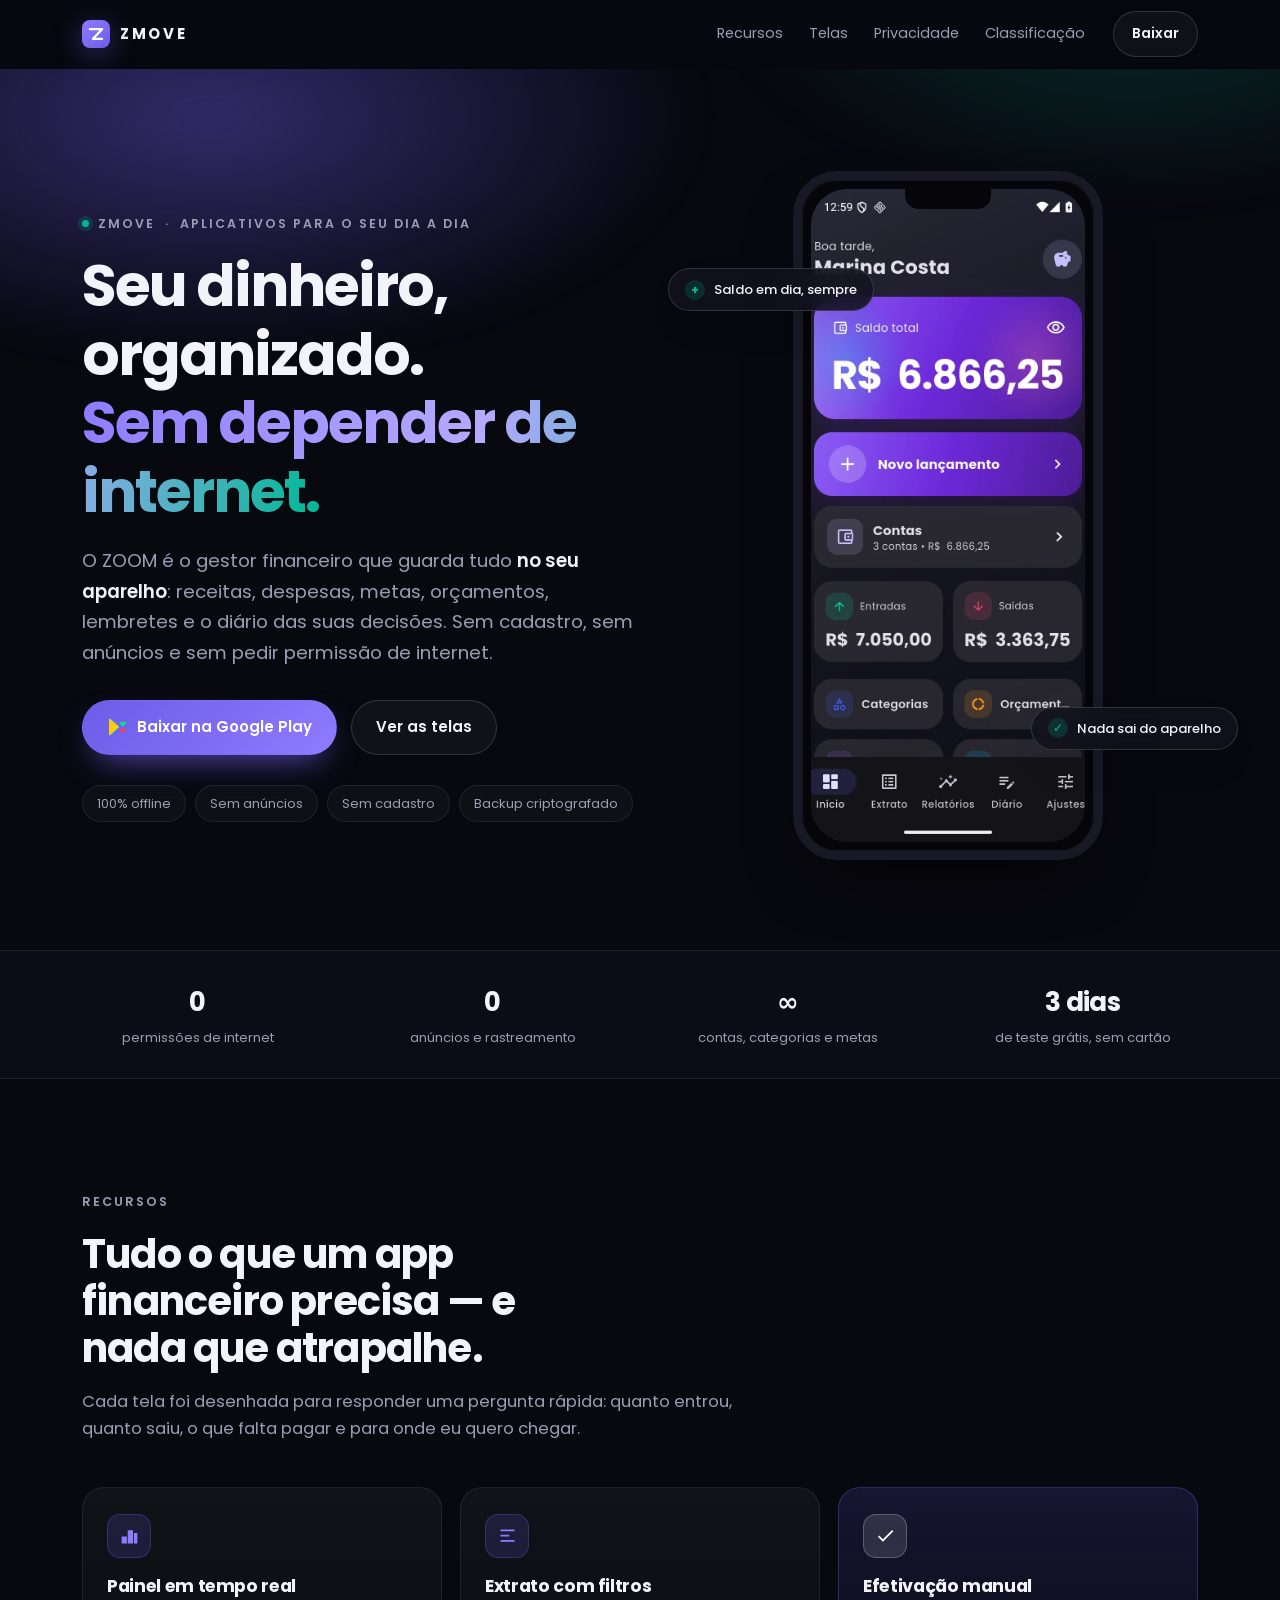
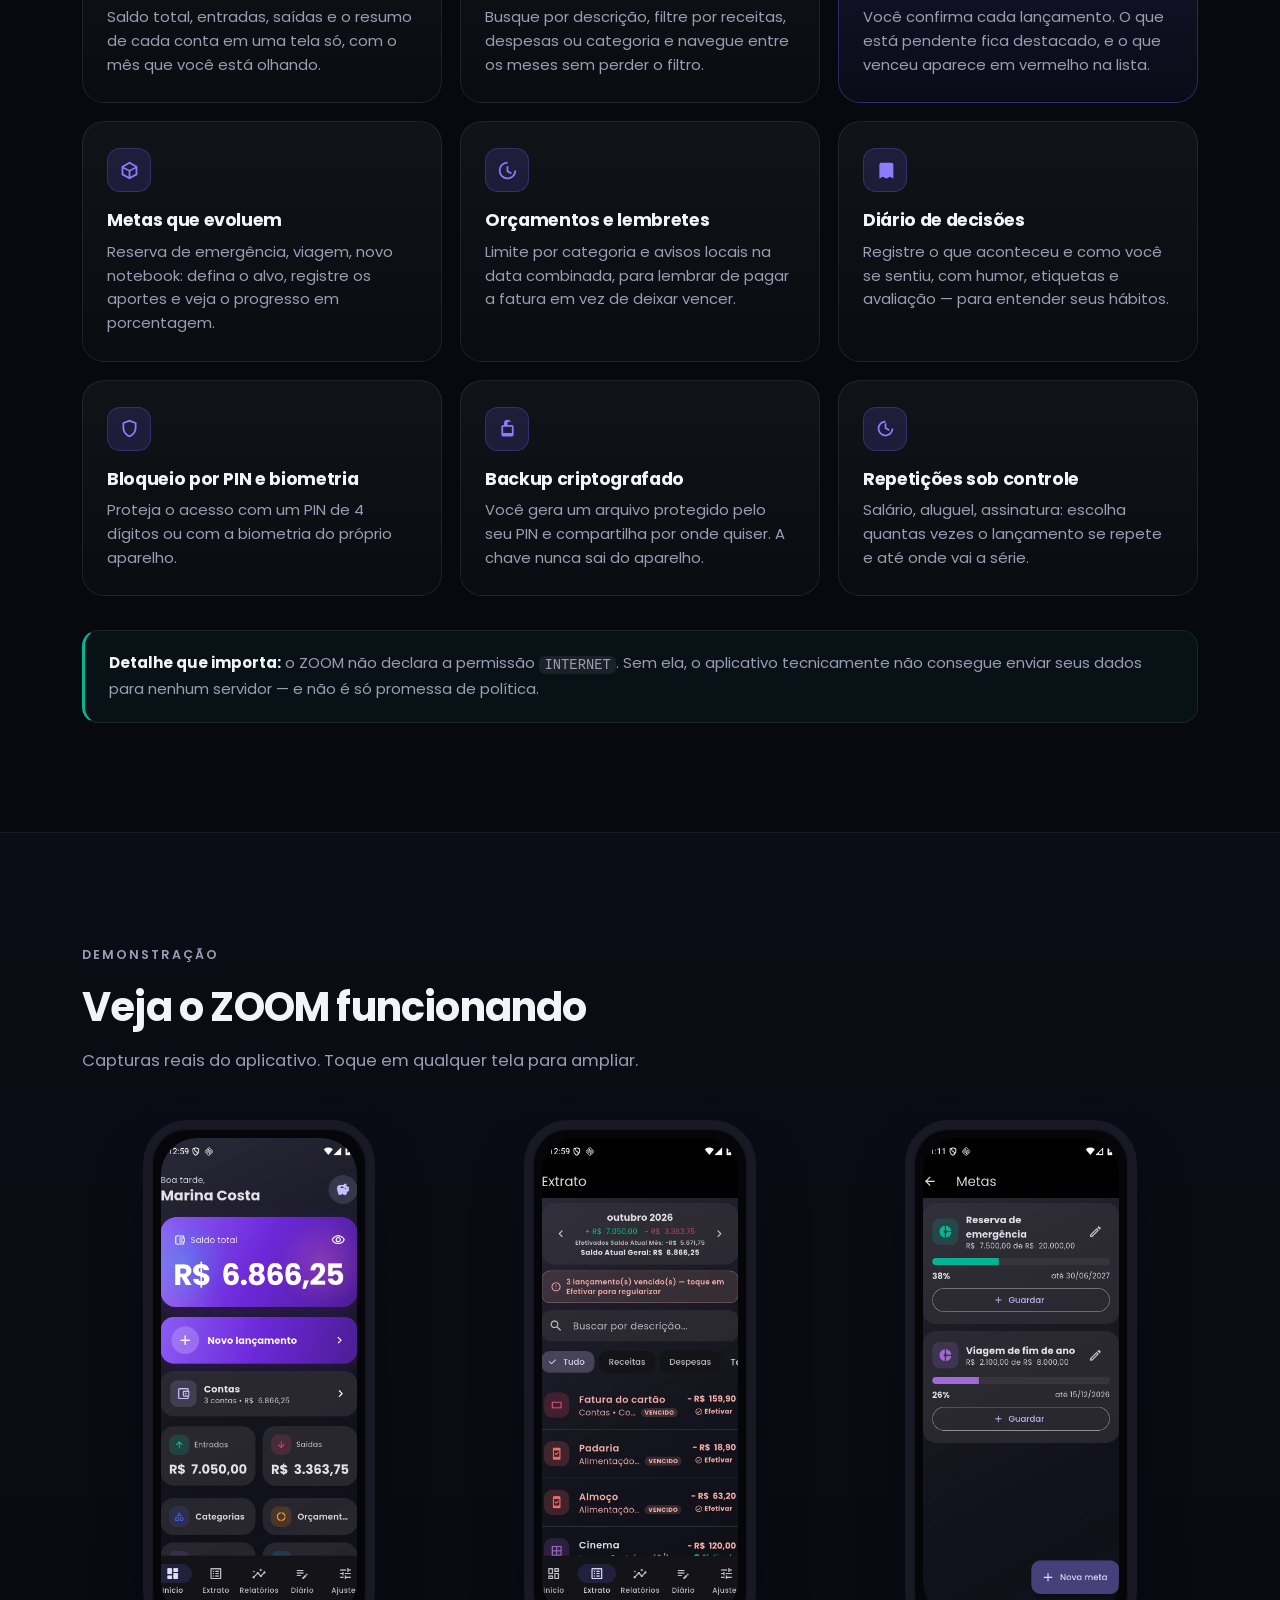
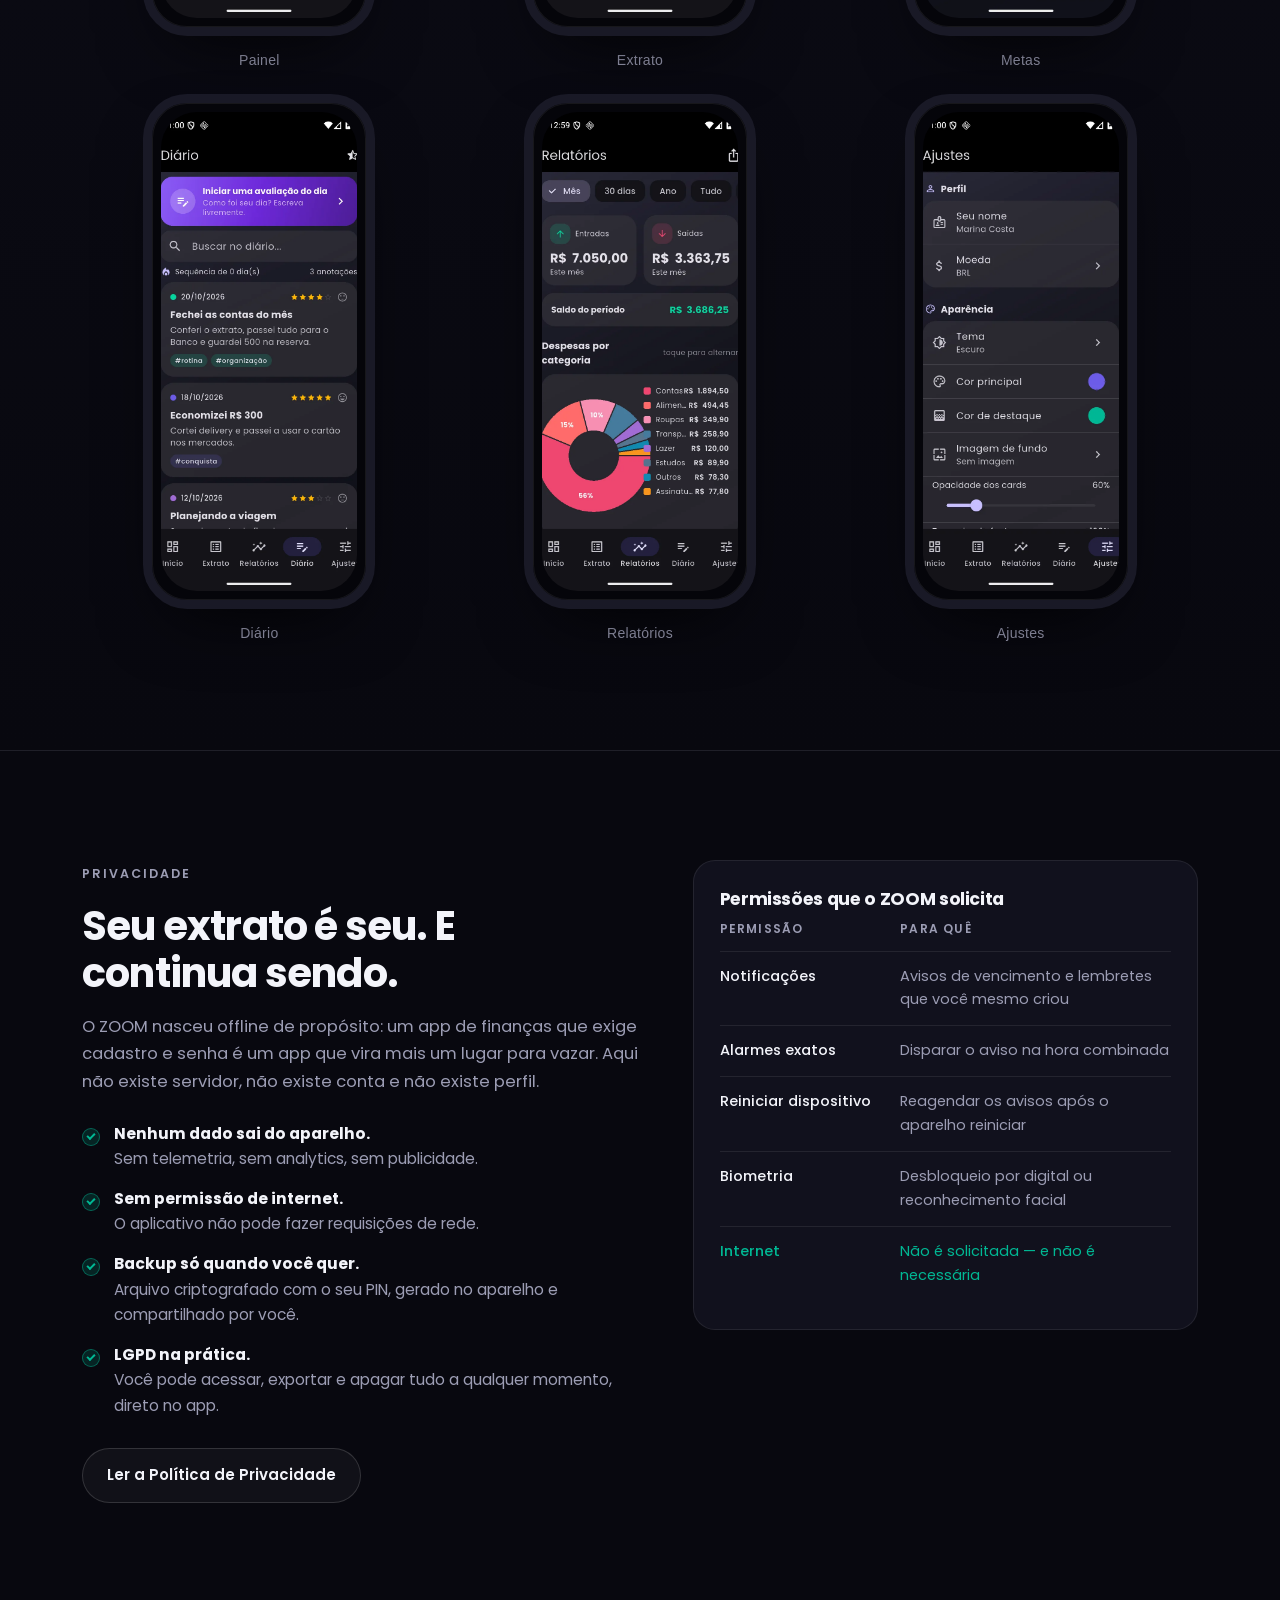
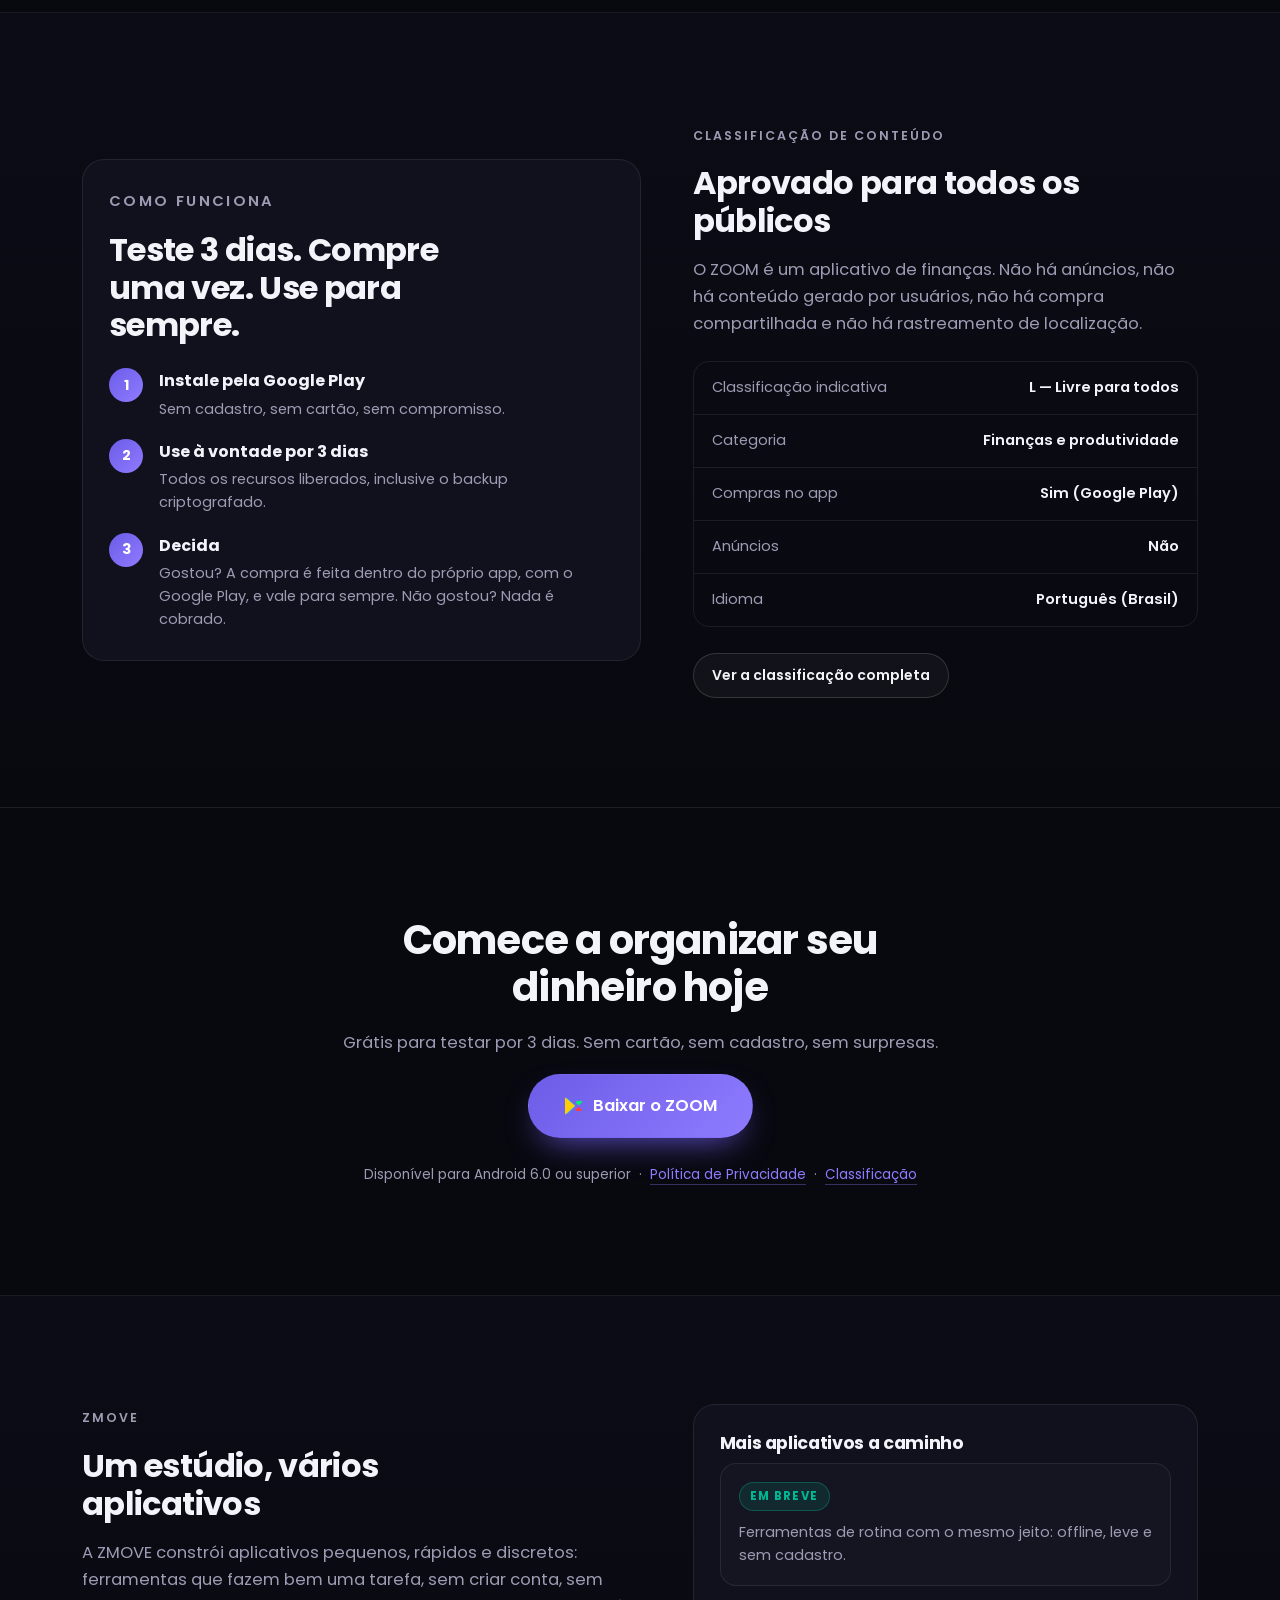
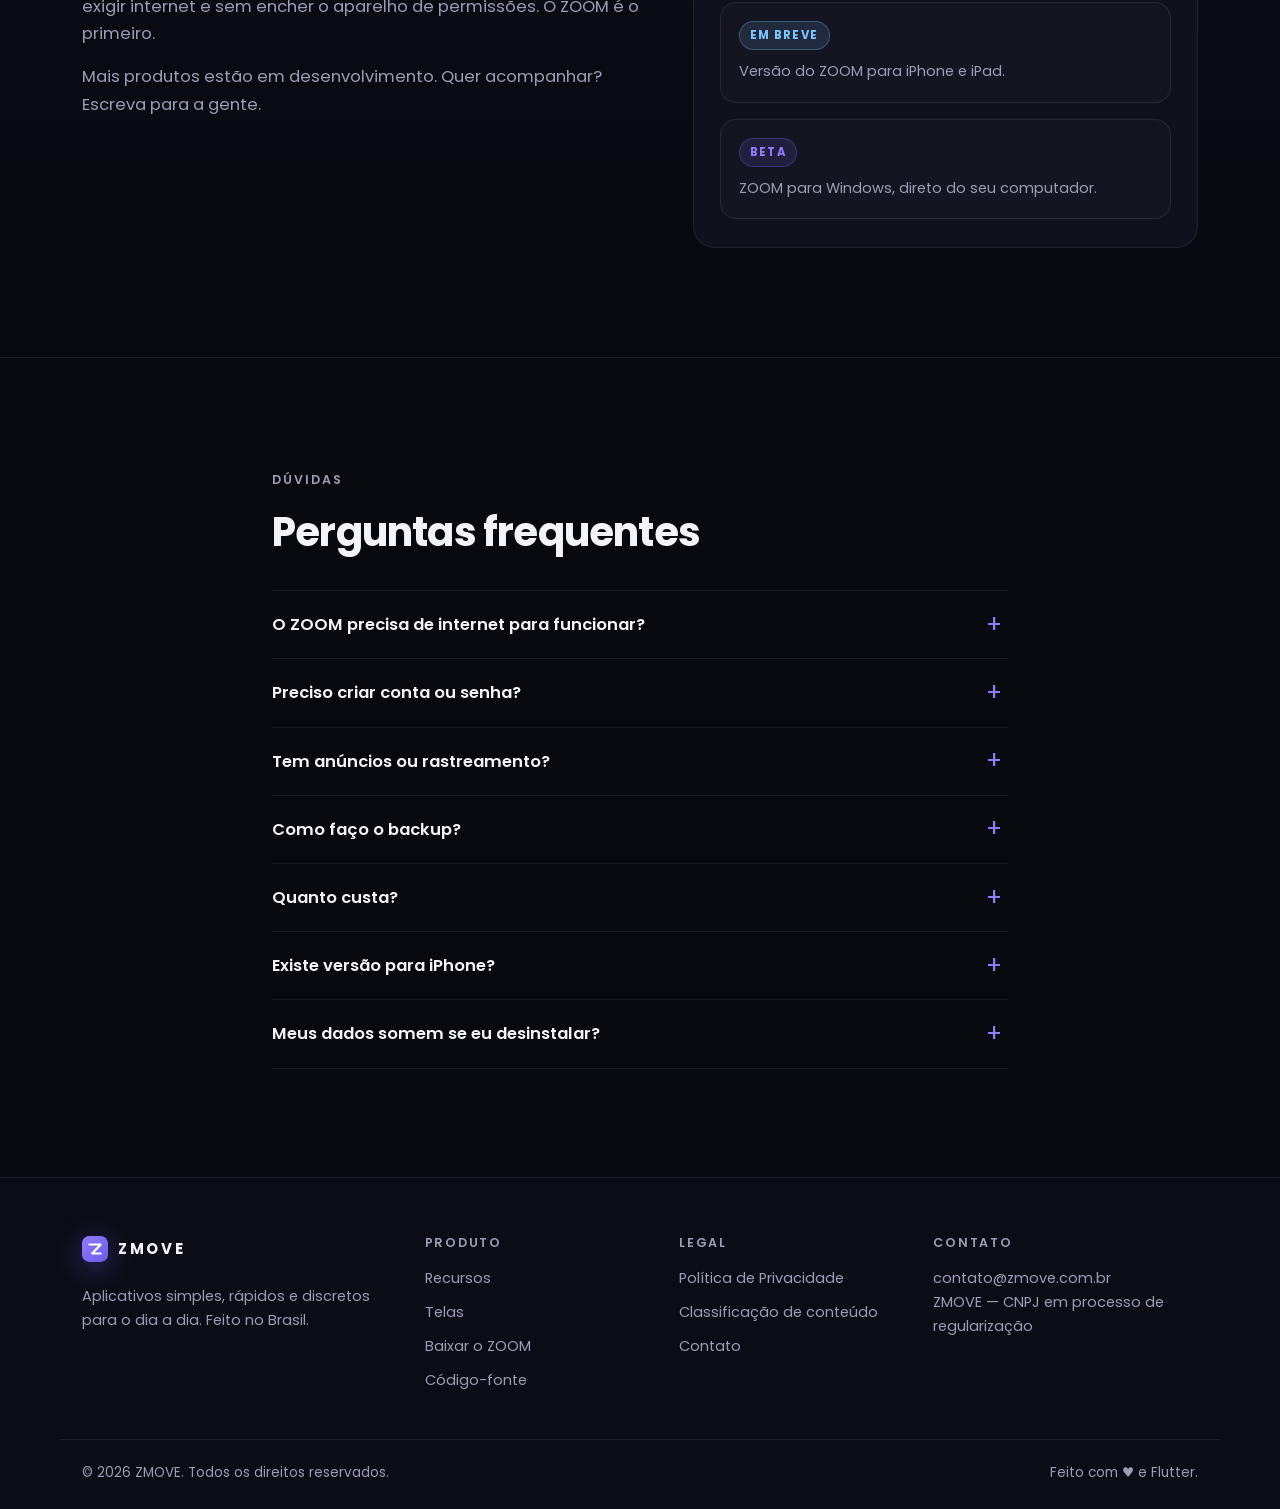
==== docs/index.html @ 1a5eb906 "docs: site institucional da ZMOVE para GitHub Pages Site de produto do ZOOM hospedado na pasta docs/" ====
<!DOCTYPE html>
<html lang="pt-BR">
<head>
<meta charset="utf-8">
<meta name="viewport" content="width=device-width, initial-scale=1">
<title>ZOOM — o gestor financeiro 100% offline | ZMOVE</title>
<meta name="description" content="ZOOM é o gestor financeiro pessoal que funciona 100% offline: extrato, metas, orçamentos, lembretes e diário. Sem cadastro, sem anúncios e sem permissão de internet. Teste grátis por 3 dias.">
<meta name="theme-color" content="#08080F">
<meta name="author" content="ZMOVE">
<link rel="canonical" href="https://zmove.com.br/">
<meta property="og:type" content="website">
<meta property="og:site_name" content="ZMOVE">
<meta property="og:locale" content="pt_BR">
<meta property="og:title" content="ZOOM — o gestor financeiro 100% offline">
<meta property="og:description" content="Controle receitas, despesas, metas e o diário das suas decisões em um app que não precisa de internet. Teste grátis por 3 dias.">
<meta property="og:url" content="https://zmove.com.br/">
<meta property="og:image" content="https://zmove.com.br/assets/img/og-zoom.png">
<meta name="twitter:card" content="summary_large_image">
<meta name="twitter:title" content="ZOOM — o gestor financeiro 100% offline">
<meta name="twitter:description" content="Sem cadastro, sem anúncios, sem permissão de internet. Teste grátis por 3 dias.">
<meta name="twitter:image" content="https://zmove.com.br/assets/img/og-zoom.png">
<link rel="icon" href="favicon.svg" type="image/svg+xml">
<link rel="apple-touch-icon" href="assets/img/icon-192.png">
<link rel="manifest" href="site.webmanifest">
<link rel="preload" href="assets/fonts/Poppins-600.ttf" as="font" type="font/ttf" crossorigin>
<link rel="preload" href="assets/fonts/Poppins-400.ttf" as="font" type="font/ttf" crossorigin>
<link rel="stylesheet" href="assets/css/site.css">
<script type="application/ld+json">
{
  "@context": "https://schema.org",
  "@type": "Organization",
  "name": "ZMOVE",
  "url": "https://zmove.com.br/",
  "logo": "https://zmove.com.br/assets/img/og-zoom.png",
  "description": "Estúdio de aplicativos para o dia a dia. ZMOVE constrói produtos simples, rápidos e discretos.",
  "country": "BR"
}
</script>
<script type="application/ld+json">
{
  "@context": "https://schema.org",
  "@type": "SoftwareApplication",
  "name": "ZOOM",
  "applicationCategory": "FinanceApplication",
  "operatingSystem": "Android 6.0 ou superior",
  "description": "Gestor financeiro pessoal 100% offline: extrato, metas, orçamentos, lembretes e diário.",
  "softwareVersion": "1.0.0",
  "inLanguage": "pt-BR",
  "offers": { "@type": "Offer", "price": "0", "priceCurrency": "BRL" },
  "aggregateRating": { "@type": "AggregateRating", "ratingValue": "5", "ratingCount": "1" }
}
</script>
</head>
<body>
<a class="skip" href="#conteudo">Pular para o conteúdo</a>

<header class="topbar" id="topo">
  <div class="wrap topbar__inner">
    <a class="brand" href="index.html" aria-label="ZMOVE — página inicial">
      <span class="brand__mark" aria-hidden="true">
        <svg viewBox="0 0 32 32" width="28" height="28"><defs><linearGradient id="bg1" x1="0" y1="0" x2="1" y2="1"><stop offset="0" stop-color="#8E7CFF"/><stop offset="1" stop-color="#6C5CE7"/></linearGradient></defs><rect width="32" height="32" rx="9" fill="url(#bg1)"/><path d="M9 10.5h14L12.5 21.5H23" fill="none" stroke="#fff" stroke-width="2.6" stroke-linecap="round" stroke-linejoin="round"/></svg>
      </span>
      <span class="brand__name">ZMOVE</span>
    </a>
    <nav class="nav" aria-label="Navegação principal">
      <a href="#recursos">Recursos</a>
      <a href="#telas">Telas</a>
      <a href="#privacidade">Privacidade</a>
      <a href="classificacao.html">Classificação</a>
    </nav>
    <a class="btn btn--ghost btn--sm topbar__cta" href="#baixar">Baixar</a>
    <button class="burger" id="burger" aria-label="Abrir menu" aria-expanded="false" aria-controls="menu-mobile">
      <span></span><span></span><span></span>
    </button>
  </div>
  <nav class="menu" id="menu-mobile" hidden aria-label="Menu móvel">
    <a href="#recursos">Recursos</a>
    <a href="#telas">Telas</a>
    <a href="#privacidade">Privacidade</a>
    <a href="classificacao.html">Classificação</a>
    <a href="#baixar">Baixar</a>
  </nav>
</header>

<main id="conteudo">

  <section class="hero">
    <div class="hero__glow" aria-hidden="true"></div>
    <div class="wrap hero__grid">
      <div class="hero__copy">
        <p class="eyebrow"><span class="dot"></span> ZMOVE &nbsp;·&nbsp; Aplicativos para o seu dia a dia</p>
        <h1>Seu dinheiro, organizado.<br><span class="grad">Sem depender de internet.</span></h1>
        <p class="lede">O ZOOM é o gestor financeiro que guarda tudo <strong>no seu aparelho</strong>: receitas, despesas, metas, orçamentos, lembretes e o diário das suas decisões. Sem cadastro, sem anúncios e sem pedir permissão de internet.</p>
        <div class="hero__actions">
          <a class="btn btn--primary" href="#baixar" aria-label="Baixar o ZOOM na Google Play">
            <svg viewBox="0 0 24 24" width="20" height="20" aria-hidden="true"><path fill="#00D2FF" d="M4 2.6v18.8c0 .4.5.6.8.3l9.7-9.4a.4.4 0 0 0 0-.6L4.8 2.3c-.3-.3-.8-.1-.8.3Z"/><path fill="#00F076" d="m15.3 8.1 2.8 2.6c.4.4 1 .4 1.4 0l3.4-3.2c.6-.6.1-1.6-.8-1.6l-5.1.1c-.4 0-.7.2-.9.5L15 10.6c.2.2.2.5 0 .8l.3-.3Z" opacity=".95"/><path fill="#FF3A44" d="m15.3 15.9 2.9-2.7c.2-.2.5-.2.7 0l3.3 3.1c.6.6.1 1.6-.8 1.6h-5c-.4 0-.8-.2-1-.5l-.1-.1c-.2-.2-.2-.4 0-.6Z" opacity=".95"/><path fill="#FFCE00" d="M3.2 2.1 14 11.4c.3.2.3.7 0 .9L3.2 21.9c-.3.3-.8.1-.8-.3V2.4c0-.4.5-.6.8-.3Z"/></svg>
            Baixar na Google Play
          </a>
          <a class="btn btn--ghost" href="#telas">Ver as telas</a>
        </div>
        <ul class="pills" role="list">
          <li>100% offline</li>
          <li>Sem anúncios</li>
          <li>Sem cadastro</li>
          <li>Backup criptografado</li>
        </ul>
      </div>
      <div class="hero__art" aria-hidden="true">
        <div class="phone phone--hero">
          <span class="phone__notch"></span>
          <img src="assets/img/tela-inicio.webp" width="360" height="800" alt="" fetchpriority="high" decoding="async">
        </div>
        <div class="chip chip--a"><span class="chip__i">+</span> Saldo em dia, sempre</div>
        <div class="chip chip--b"><span class="chip__i">✓</span> Nada sai do aparelho</div>
      </div>
    </div>
  </section>

  <section class="strip" aria-label="Destaques">
    <div class="wrap strip__grid">
      <div class="strip__item"><strong>0</strong><span>permissões de internet</span></div>
      <div class="strip__item"><strong>0</strong><span>anúncios e rastreamento</span></div>
      <div class="strip__item"><strong>∞</strong><span>contas, categorias e metas</span></div>
      <div class="strip__item"><strong>3 dias</strong><span>de teste grátis, sem cartão</span></div>
    </div>
  </section>

  <section class="section" id="recursos">
    <div class="wrap">
      <p class="eyebrow">Recursos</p>
      <h2 class="h2">Tudo o que um app financeiro precisa — e nada que atrapalhe.</h2>
      <p class="sub">Cada tela foi desenhada para responder uma pergunta rápida: quanto entrou, quanto saiu, o que falta pagar e para onde eu quero chegar.</p>

      <div class="grid grid--3">
        <article class="card">
          <span class="card__ico" aria-hidden="true"><svg viewBox="0 0 24 24"><path d="M3 13h6v8H3zM10 6h6v15h-6zM17 9h4v12h-4z"/></svg></span>
          <h3>Painel em tempo real</h3>
          <p>Saldo total, entradas, saídas e o resumo de cada conta em uma tela só, com o mês que você está olhando.</p>
        </article>
        <article class="card">
          <span class="card__ico" aria-hidden="true"><svg viewBox="0 0 24 24"><path d="M4 5h16v2H4zm0 6h10v2H4zm0 6h16v2H4z"/></svg></span>
          <h3>Extrato com filtros</h3>
          <p>Busque por descrição, filtre por receitas, despesas ou categoria e navegue entre os meses sem perder o filtro.</p>
        </article>
        <article class="card card--accent">
          <span class="card__ico" aria-hidden="true"><svg viewBox="0 0 24 24"><path d="M9 16.2 4.8 12l-1.4 1.4L9 19 21 7l-1.4-1.4z"/></svg></span>
          <h3>Efetivação manual</h3>
          <p>Você confirma cada lançamento. O que está pendente fica destacado, e o que venceu aparece em vermelho na lista.</p>
        </article>
        <article class="card">
          <span class="card__ico" aria-hidden="true"><svg viewBox="0 0 24 24"><path d="M12 2 3 7v10l9 5 9-5V7zm0 2.3 6.5 3.6-6.5 3.6-6.5-3.6zM5 9.6l6 3.3v6.2l-6-3.3zm8 9.5v-6.2l6-3.3v6.2z"/></svg></span>
          <h3>Metas que evoluem</h3>
          <p>Reserva de emergência, viagem, novo notebook: defina o alvo, registre os aportes e veja o progresso em porcentagem.</p>
        </article>
        <article class="card">
          <span class="card__ico" aria-hidden="true"><svg viewBox="0 0 24 24"><path d="M12 2a10 10 0 1 0 10 10h-2a8 8 0 1 1-8-8zM11 7h2v5.4l4 2.3-1 1.7-5-2.9z"/></svg></span>
          <h3>Orçamentos e lembretes</h3>
          <p>Limite por categoria e avisos locais na data combinada, para lembrar de pagar a fatura em vez de deixar vencer.</p>
        </article>
        <article class="card">
          <span class="card__ico" aria-hidden="true"><svg viewBox="0 0 24 24"><path d="M5 3h14a2 2 0 0 1 2 2v16l-4-2-4 2-4-2-4 2V5a2 2 0 0 1 2-2Zm2 5h10v2H7zm0 4h10v2H7z"/></svg></span>
          <h3>Diário de decisões</h3>
          <p>Registre o que aconteceu e como você se sentiu, com humor, etiquetas e avaliação — para entender seus hábitos.</p>
        </article>
        <article class="card">
          <span class="card__ico" aria-hidden="true"><svg viewBox="0 0 24 24"><path d="M12 2 4 5v6c0 5 3.4 9.4 8 11 4.6-1.6 8-6 8-11V5zm0 2.2 6 2.2V11c0 3.9-2.5 7.5-6 8.9-3.5-1.4-6-5-6-8.9V6.4z"/></svg></span>
          <h3>Bloqueio por PIN e biometria</h3>
          <p>Proteja o acesso com um PIN de 4 dígitos ou com a biometria do próprio aparelho.</p>
        </article>
        <article class="card">
          <span class="card__ico" aria-hidden="true"><svg viewBox="0 0 24 24"><path d="M17 8h-1V6a4 4 0 1 0-8 0v2H7a2 2 0 0 0-2 2v9a2 2 0 0 0 2 2h10a2 2 0 0 0 2-2v-9a2 2 0 0 0-2-2zm-5-2a2 2 0 1 1 4 0v2h-4zm5 11H7v-7h10z"/></svg></span>
          <h3>Backup criptografado</h3>
          <p>Você gera um arquivo protegido pelo seu PIN e compartilha por onde quiser. A chave nunca sai do aparelho.</p>
        </article>
        <article class="card">
          <span class="card__ico" aria-hidden="true"><svg viewBox="0 0 24 24"><path d="M12 3a9 9 0 1 0 9 9h-2a7 7 0 1 1-7-7zm1 3h-2v6l4.8 2.9 1-1.7-3.8-2.3z"/></svg></span>
          <h3>Repetições sob controle</h3>
          <p>Salário, aluguel, assinatura: escolha quantas vezes o lançamento se repete e até onde vai a série.</p>
        </article>
      </div>

      <div class="note">
        <strong>Detalhe que importa:</strong> o ZOOM não declara a permissão <code>INTERNET</code>. Sem ela, o aplicativo tecnicamente não consegue enviar seus dados para nenhum servidor — e não é só promessa de política.
      </div>
    </div>
  </section>

  <section class="section section--alt" id="telas">
    <div class="wrap">
      <p class="eyebrow">Demonstração</p>
      <h2 class="h2">Veja o ZOOM funcionando</h2>
      <p class="sub">Capturas reais do aplicativo. Toque em qualquer tela para ampliar.</p>

      <div class="gallery" id="gallery">
        <button class="shot" data-full="assets/img/tela-inicio.webp" data-caption="Painel com saldo, entradas, saídas e metas">
          <span class="phone phone--sm"><img src="assets/img/tela-inicio.webp" width="360" height="800" alt="Tela inicial do ZOOM com o saldo total, entradas, saídas e o resumo das metas" loading="lazy" decoding="async"></span>
          <span class="shot__cap">Painel</span>
        </button>
        <button class="shot" data-full="assets/img/tela-extrato.webp" data-caption="Extrato do mês com filtros, busca e efetivação manual">
          <span class="phone phone--sm"><img src="assets/img/tela-extrato.webp" width="360" height="800" alt="Tela de extrato com lançamentos do mês, filtros por tipo e categoria e o botão de efetivar" loading="lazy" decoding="async"></span>
          <span class="shot__cap">Extrato</span>
        </button>
        <button class="shot" data-full="assets/img/tela-metas.webp" data-caption="Metas com aportes e progresso">
          <span class="phone phone--sm"><img src="assets/img/tela-metas.webp" width="360" height="800" alt="Tela de metas mostrando o progresso de cada objetivo e os aportes realizados" loading="lazy" decoding="async"></span>
          <span class="shot__cap">Metas</span>
        </button>
        <button class="shot" data-full="assets/img/tela-diario.webp" data-caption="Diário com as anotações do dia">
          <span class="phone phone--sm"><img src="assets/img/tela-diario.webp" width="360" height="800" alt="Tela do diário com anotações, humor e avaliação do dia" loading="lazy" decoding="async"></span>
          <span class="shot__cap">Diário</span>
        </button>
        <button class="shot" data-full="assets/img/tela-relatorios.webp" data-caption="Relatórios com a evolução do mês">
          <span class="phone phone--sm"><img src="assets/img/tela-relatorios.webp" width="360" height="800" alt="Tela de relatórios com gráficos de receitas e despesas" loading="lazy" decoding="async"></span>
          <span class="shot__cap">Relatórios</span>
        </button>
        <button class="shot" data-full="assets/img/tela-ajustes.webp" data-caption="Ajustes com tema, cores, backup e avisos">
          <span class="phone phone--sm"><img src="assets/img/tela-ajustes.webp" width="360" height="800" alt="Tela de ajustes com opções de tema, cores, backup e aviso diário" loading="lazy" decoding="async"></span>
          <span class="shot__cap">Ajustes</span>
        </button>
      </div>
    </div>
  </section>

  <section class="section" id="privacidade">
    <div class="wrap split">
      <div>
        <p class="eyebrow">Privacidade</p>
        <h2 class="h2">Seu extrato é seu. E continua sendo.</h2>
        <p class="sub">O ZOOM nasceu offline de propósito: um app de finanças que exige cadastro e senha é um app que vira mais um lugar para vazar. Aqui não existe servidor, não existe conta e não existe perfil.</p>
        <ul class="checklist" role="list">
          <li><strong>Nenhum dado sai do aparelho.</strong> Sem telemetria, sem analytics, sem publicidade.</li>
          <li><strong>Sem permissão de internet.</strong> O aplicativo não pode fazer requisições de rede.</li>
          <li><strong>Backup só quando você quer.</strong> Arquivo criptografado com o seu PIN, gerado no aparelho e compartilhado por você.</li>
          <li><strong>LGPD na prática.</strong> Você pode acessar, exportar e apagar tudo a qualquer momento, direto no app.</li>
        </ul>
        <a class="btn btn--ghost" href="politica-de-privacidade.html">Ler a Política de Privacidade</a>
      </div>
      <div class="card card--panel">
        <h3 class="card__title">Permissões que o ZOOM solicita</h3>
        <table class="table">
          <thead><tr><th>Permissão</th><th>Para quê</th></tr></thead>
          <tbody>
            <tr><td>Notificações</td><td>Avisos de vencimento e lembretes que você mesmo criou</td></tr>
            <tr><td>Alarmes exatos</td><td>Disparar o aviso na hora combinada</td></tr>
            <tr><td>Reiniciar dispositivo</td><td>Reagendar os avisos após o aparelho reiniciar</td></tr>
            <tr><td>Biometria</td><td>Desbloqueio por digital ou reconhecimento facial</td></tr>
            <tr><td class="is-none">Internet</td><td class="is-none">Não é solicitada — e não é necessária</td></tr>
          </tbody>
        </table>
      </div>
    </div>
  </section>

  <section class="section section--alt" id="teste">
    <div class="wrap split split--center">
      <div class="card card--panel">
        <p class="eyebrow">Como funciona</p>
        <h2 class="h2 h2--sm">Teste 3 dias. Compre uma vez. Use para sempre.</h2>
        <ol class="steps">
          <li><span>1</span><div><strong>Instale pela Google Play</strong><p>Sem cadastro, sem cartão, sem compromisso.</p></div></li>
          <li><span>2</span><div><strong>Use à vontade por 3 dias</strong><p>Todos os recursos liberados, inclusive o backup criptografado.</p></div></li>
          <li><span>3</span><div><strong>Decida</strong><p>Gostou? A compra é feita dentro do próprio app, com o Google Play, e vale para sempre. Não gostou? Nada é cobrado.</p></div></li>
        </ol>
      </div>
      <div>
        <p class="eyebrow">Classificação de conteúdo</p>
        <h2 class="h2 h2--sm">Aprovado para todos os públicos</h2>
        <p class="sub">O ZOOM é um aplicativo de finanças. Não há anúncios, não há conteúdo gerado por usuários, não há compra compartilhada e não há rastreamento de localização.</p>
        <ul class="rating" role="list">
          <li><span>Classificação indicativa</span><strong>L — Livre para todos</strong></li>
          <li><span>Categoria</span><strong>Finanças e produtividade</strong></li>
          <li><span>Compras no app</span><strong>Sim (Google Play)</strong></li>
          <li><span>Anúncios</span><strong>Não</strong></li>
          <li><span>Idioma</span><strong>Português (Brasil)</strong></li>
        </ul>
        <a class="btn btn--ghost btn--sm" href="classificacao.html">Ver a classificação completa</a>
      </div>
    </div>
  </section>

  <section class="section" id="baixar">
    <div class="wrap cta">
      <h2 class="h2">Comece a organizar seu dinheiro hoje</h2>
      <p class="sub">Grátis para testar por 3 dias. Sem cartão, sem cadastro, sem surpresas.</p>
      <a class="btn btn--primary btn--lg" href="#topo">
        <svg viewBox="0 0 24 24" width="20" height="20" aria-hidden="true"><path fill="#00D2FF" d="M4 2.6v18.8c0 .4.5.6.8.3l9.7-9.4a.4.4 0 0 0 0-.6L4.8 2.3c-.3-.3-.8-.1-.8.3Z"/><path fill="#00F076" d="m15.3 8.1 2.8 2.6c.4.4 1 .4 1.4 0l3.4-3.2c.6-.6.1-1.6-.8-1.6l-5.1.1c-.4 0-.7.2-.9.5L15 10.6c.2.2.2.5 0 .8l.3-.3Z"/><path fill="#FF3A44" d="m15.3 15.9 2.9-2.7c.2-.2.5-.2.7 0l3.3 3.1c.6.6.1 1.6-.8 1.6h-5c-.4 0-.8-.2-1-.5l-.1-.1c-.2-.2-.2-.4 0-.6Z"/><path fill="#FFCE00" d="M3.2 2.1 14 11.4c.3.2.3.7 0 .9L3.2 21.9c-.3.3-.8.1-.8-.3V2.4c0-.4.5-.6.8-.3Z"/></svg>
        Baixar o ZOOM
      </a>
      <p class="cta__note">Disponível para Android 6.0 ou superior &nbsp;·&nbsp; <a href="politica-de-privacidade.html">Política de Privacidade</a> &nbsp;·&nbsp; <a href="classificacao.html">Classificação</a></p>
    </div>
  </section>

  <section class="section section--alt" id="zmove">
    <div class="wrap split">
      <div>
        <p class="eyebrow">ZMOVE</p>
        <h2 class="h2 h2--sm">Um estúdio, vários aplicativos</h2>
        <p class="sub">A ZMOVE constrói aplicativos pequenos, rápidos e discretos: ferramentas que fazem bem uma tarefa, sem criar conta, sem exigir internet e sem encher o aparelho de permissões. O ZOOM é o primeiro.</p>
        <p class="sub">Mais produtos estão em desenvolvimento. Quer acompanhar? <a href="mailto:contato@zmove.com.br">Escreva para a gente</a>.</p>
      </div>
      <div class="card card--panel">
        <h3 class="card__title">Mais aplicativos a caminho</h3>
        <ul class="roadmap" role="list">
          <li><span class="roadmap__tag">Em breve</span><p>Ferramentas de rotina com o mesmo jeito: offline, leve e sem cadastro.</p></li>
          <li><span class="roadmap__tag roadmap__tag--ios">Em breve</span><p>Versão do ZOOM para iPhone e iPad.</p></li>
          <li><span class="roadmap__tag roadmap__tag--win">Beta</span><p>ZOOM para Windows, direto do seu computador.</p></li>
        </ul>
      </div>
    </div>
  </section>

  <section class="section" id="faq">
    <div class="wrap wrap--narrow">
      <p class="eyebrow">Dúvidas</p>
      <h2 class="h2">Perguntas frequentes</h2>
      <div class="faq">
        <details><summary>O ZOOM precisa de internet para funcionar?</summary><p>Não. Todas as funcionalidades — extrato, metas, orçamentos, lembretes, diário, relatórios e backup — rodam no próprio aparelho. O aplicativo nem solicita a permissão de internet.</p></details>
        <details><summary>Preciso criar conta ou senha?</summary><p>Não existe cadastro. Você abre o app e usa. O único pedido de senha é o PIN opcional de 4 dígitos, usado para desbloquear o app e para criptografar o backup.</p></details>
        <details><summary>Tem anúncios ou rastreamento?</summary><p>Não. O ZOOM não exibe anúncios, não integra SDKs de analytics e não faz profiling. Nada é compartilhado com terceiros.</p></details>
        <details><summary>Como faço o backup?</summary><p>Em Ajustes, você gera um arquivo criptografado com o seu PIN e o compartilha por e-mail, WhatsApp ou onde preferir. O arquivo só pode ser lido com o PIN informado. Você também pode exportar seus dados em texto legível.</p></details>
        <details><summary>Quanto custa?</summary><p>Você tem 3 dias de teste com todos os recursos liberados. Depois disso, a compra é feita dentro do app pela Google Play (pagamento único) e o app continua funcionando, mesmo offline.</p></details>
        <details><summary>Existe versão para iPhone?</summary><p>Está em desenvolvimento. Quem quiser acompanhar o lançamento pode escrever para contato@zmove.com.br.</p></details>
        <details><summary>Meus dados somem se eu desinstalar?</summary><p>Os dados ficam no armazenamento do aplicativo. Ao desinstalar, eles são apagados. Por isso o backup criptografado existe: faça-o de vez em quando e guarde em local seguro.</p></details>
      </div>
    </div>
  </section>
</main>

<footer class="footer">
  <div class="wrap footer__grid">
    <div>
      <a class="brand" href="index.html">
        <span class="brand__mark" aria-hidden="true">
          <svg viewBox="0 0 32 32" width="26" height="26"><defs><linearGradient id="bg2" x1="0" y1="0" x2="1" y2="1"><stop offset="0" stop-color="#8E7CFF"/><stop offset="1" stop-color="#6C5CE7"/></linearGradient></defs><rect width="32" height="32" rx="9" fill="url(#bg2)"/><path d="M9 10.5h14L12.5 21.5H23" fill="none" stroke="#fff" stroke-width="2.6" stroke-linecap="round" stroke-linejoin="round"/></svg>
        </span>
        <span class="brand__name">ZMOVE</span>
      </a>
      <p class="footer__about">Aplicativos simples, rápidos e discretos para o dia a dia. Feito no Brasil.</p>
    </div>
    <nav aria-label="Rodapé">
      <h4>Produto</h4>
      <ul role="list">
        <li><a href="#recursos">Recursos</a></li>
        <li><a href="#telas">Telas</a></li>
        <li><a href="#baixar">Baixar o ZOOM</a></li>
        <li><a href="https://github.com/zmove-digital/zoom" rel="noopener">Código-fonte</a></li>
      </ul>
    </nav>
    <nav aria-label="Legal">
      <h4>Legal</h4>
      <ul role="list">
        <li><a href="politica-de-privacidade.html">Política de Privacidade</a></li>
        <li><a href="classificacao.html">Classificação de conteúdo</a></li>
        <li><a href="mailto:contato@zmove.com.br">Contato</a></li>
      </ul>
    </nav>
    <div>
      <h4>Contato</h4>
      <p class="footer__about">
        <a href="mailto:contato@zmove.com.br">contato@zmove.com.br</a><br>
        ZMOVE — CNPJ em processo de regularização
      </p>
    </div>
  </div>
  <div class="wrap footer__bottom">
    <p>© 2026 ZMOVE. Todos os direitos reservados.</p>
    <p>Feito com <span aria-label="amor">♥</span> e Flutter.</p>
  </div>
</footer>

<div class="lightbox" id="lightbox" hidden>
  <button class="lightbox__close" aria-label="Fechar imagem">&times;</button>
  <figure>
    <img id="lightbox-img" alt="">
    <figcaption id="lightbox-cap"></figcaption>
  </figure>
</div>

<script src="assets/js/site.js" defer></script>
</body>
</html>
---- docs/assets/css/site.css ----
/* =========================================================
   ZMOVE — site do ZOOM
   Sem frameworks, sem requisições externas. Fonte local.
   ========================================================= */

@font-face{font-family:'Poppins';src:url('../fonts/Poppins-400.ttf') format('truetype');font-weight:400;font-style:normal;font-display:swap}
@font-face{font-family:'Poppins';src:url('../fonts/Poppins-500.ttf') format('truetype');font-weight:500;font-style:normal;font-display:swap}
@font-face{font-family:'Poppins';src:url('../fonts/Poppins-600.ttf') format('truetype');font-weight:600;font-style:normal;font-display:swap}
@font-face{font-family:'Poppins';src:url('../fonts/Poppins-700.ttf') format('truetype');font-weight:700;font-style:normal;font-display:swap}

:root{
  --bg:#08080F;
  --bg-2:#0C0C16;
  --surface:#11111D;
  --surface-2:#151524;
  --line:rgba(255,255,255,.08);
  --line-2:rgba(255,255,255,.14);
  --text:#F3F4FA;
  --muted:#9C9DB4;
  --brand:#6C5CE7;
  --brand-2:#8E7CFF;
  --mint:#00B894;
  --warn:#EF476F;
  --r-lg:22px;
  --r-md:16px;
  --r-sm:10px;
  --max:1160px;
  --shadow:0 30px 70px -30px rgba(0,0,0,.85);
  --font:'Poppins',system-ui,-apple-system,'Segoe UI',Roboto,'Helvetica Neue',Arial,sans-serif;
  --ease:cubic-bezier(.22,.61,.36,1);
}

*,*::before,*::after{box-sizing:border-box}
html{scroll-behavior:smooth;-webkit-text-size-adjust:100%}
body{
  margin:0;background:var(--bg);color:var(--text);
  font-family:var(--font);font-size:16px;line-height:1.65;font-weight:400;
  -webkit-font-smoothing:antialiased;text-rendering:optimizeLegibility;
  overflow-x:hidden;
}
img{max-width:100%;display:block}
a{color:inherit;text-decoration:none}
h1,h2,h3,h4{line-height:1.18;margin:0;letter-spacing:-.02em;font-weight:700}
p{margin:0}
ul,ol{margin:0;padding:0;list-style:none}
code{font-family:ui-monospace,SFMono-Regular,Menlo,Consolas,monospace;font-size:.92em;background:rgba(255,255,255,.07);padding:.12em .4em;border-radius:6px}
:focus-visible{outline:2px solid var(--brand-2);outline-offset:3px;border-radius:6px}

.wrap{width:100%;max-width:var(--max);margin:0 auto;padding:0 22px}
.wrap--narrow{max-width:780px}
.skip{position:absolute;left:-999px;top:0;background:var(--brand);color:#fff;padding:10px 16px;border-radius:0 0 10px 0;z-index:100}
.skip:focus{left:0}

/* ---------- topo ---------- */
.topbar{position:sticky;top:0;z-index:50;background:rgba(8,8,15,.72);backdrop-filter:blur(14px) saturate(140%);-webkit-backdrop-filter:blur(14px) saturate(140%);border-bottom:1px solid transparent;transition:border-color .3s}
.topbar.is-stuck{border-bottom-color:var(--line)}
.topbar__inner{display:flex;align-items:center;gap:22px;height:68px}
.brand{display:inline-flex;align-items:center;gap:10px;font-weight:700;letter-spacing:.14em;font-size:15px}
.brand__name{white-space:nowrap;letter-spacing:.18em}
.brand__mark{display:grid;place-items:center;filter:drop-shadow(0 6px 14px rgba(108,92,231,.45))}
.nav{display:flex;gap:26px;margin-left:auto;font-size:14.5px;color:var(--muted)}
.nav a{transition:color .2s}
.nav a:hover{color:var(--text)}
.topbar__cta{margin-left:6px}
.burger{display:none;margin-left:auto;width:42px;height:42px;border:1px solid var(--line);background:transparent;border-radius:12px;cursor:pointer;padding:0}
.burger span{display:block;width:18px;height:2px;background:var(--text);margin:3px auto;border-radius:2px;transition:transform .25s var(--ease),opacity .2s}
.burger[aria-expanded="true"] span:nth-child(1){transform:translateY(5px) rotate(45deg)}
.burger[aria-expanded="true"] span:nth-child(2){opacity:0}
.burger[aria-expanded="true"] span:nth-child(3){transform:translateY(-5px) rotate(-45deg)}
.menu{display:none;flex-direction:column;gap:4px;padding:10px 22px 20px;border-top:1px solid var(--line);background:var(--bg-2)}
.menu a{padding:12px 0;color:var(--muted);border-bottom:1px solid var(--line);font-size:15px}
.menu a:last-child{border-bottom:0;color:var(--text);font-weight:600}

/* ---------- botoes ---------- */
.btn{display:inline-flex;align-items:center;justify-content:center;gap:10px;padding:14px 24px;border-radius:999px;font-weight:600;font-size:15px;border:1px solid transparent;cursor:pointer;transition:transform .25s var(--ease),box-shadow .25s var(--ease),background .25s,border-color .25s;white-space:nowrap}
.btn--primary{background:linear-gradient(135deg,var(--brand) 0%,var(--brand-2) 100%);color:#fff;box-shadow:0 14px 34px -14px rgba(108,92,231,.95)}
.btn--primary:hover{transform:translateY(-2px);box-shadow:0 20px 44px -14px rgba(108,92,231,1)}
.btn--ghost{background:rgba(255,255,255,.04);border-color:var(--line-2);color:var(--text)}
.btn--ghost:hover{background:rgba(255,255,255,.08);transform:translateY(-2px)}
.btn--sm{padding:10px 18px;font-size:14px}
.btn--lg{padding:17px 34px;font-size:16.5px}

/* ---------- hero ---------- */
.hero{position:relative;overflow:hidden;padding:clamp(56px,8vw,104px) 0 clamp(60px,7vw,96px)}
.hero__glow{position:absolute;inset:-30% -10% auto -10%;height:820px;background:
  radial-gradient(46% 42% at 22% 38%,rgba(108,92,231,.42),transparent 70%),
  radial-gradient(38% 38% at 82% 22%,rgba(0,184,148,.20),transparent 72%);
  filter:blur(18px);pointer-events:none}
.hero__grid{position:relative;display:grid;grid-template-columns:1.06fr .94fr;gap:52px;align-items:center}
.hero__copy{max-width:620px}
.eyebrow{display:inline-flex;align-items:center;gap:9px;font-size:12.5px;letter-spacing:.16em;text-transform:uppercase;color:var(--muted);font-weight:600;margin-bottom:18px}
.eyebrow .dot{width:7px;height:7px;border-radius:50%;background:var(--mint);box-shadow:0 0 0 4px rgba(0,184,148,.18)}
.hero h1{font-size:clamp(34px,5.4vw,58px);letter-spacing:-.035em}
.grad{background:linear-gradient(100deg,var(--brand-2),#B7A9FF 55%,var(--mint));-webkit-background-clip:text;background-clip:text;color:transparent}
.lede{margin-top:20px;font-size:clamp(16px,1.5vw,18.5px);color:var(--muted);max-width:56ch}
.lede strong{color:var(--text);font-weight:600}
.hero__actions{display:flex;flex-wrap:wrap;gap:14px;margin-top:32px}
.pills{display:flex;flex-wrap:wrap;gap:9px;margin-top:30px}
.pills li{font-size:13px;color:var(--muted);border:1px solid var(--line);background:rgba(255,255,255,.03);padding:7px 14px;border-radius:999px}

.hero__art{position:relative;display:flex;justify-content:center}
.phone{position:relative;display:block;background:#05050A;border:9px solid #191926;border-radius:44px;padding:9px;box-shadow:var(--shadow),0 0 0 1px rgba(255,255,255,.07) inset;overflow:hidden}
.phone img{width:100%;height:100%;object-fit:cover;border-radius:36px;background:#0B0B14}
.phone__notch{position:absolute;top:9px;left:50%;transform:translateX(-50%);width:86px;height:20px;background:#05050A;border-radius:0 0 14px 14px;z-index:2}
.phone--hero{width:min(310px,74vw);aspect-ratio:9/20;animation:float 7s ease-in-out infinite}
@keyframes float{0%,100%{transform:translateY(0)}50%{transform:translateY(-14px)}}
.chip{position:absolute;display:inline-flex;align-items:center;gap:9px;padding:10px 16px;border-radius:999px;background:rgba(18,18,30,.86);border:1px solid var(--line-2);backdrop-filter:blur(10px);font-size:13px;font-weight:500;box-shadow:0 16px 40px -20px rgba(0,0,0,.9)}
.chip__i{display:grid;place-items:center;width:20px;height:20px;border-radius:50%;background:rgba(0,184,148,.18);color:var(--mint);font-size:12px;font-weight:700}
.chip--a{top:14%;left:-6%;animation:float 6.4s ease-in-out .4s infinite}
.chip--b{bottom:16%;right:-8%;animation:float 7.6s ease-in-out .9s infinite}

/* ---------- faixa de numeros ---------- */
.strip{border-block:1px solid var(--line);background:var(--bg-2)}
.strip__grid{display:grid;grid-template-columns:repeat(4,1fr);gap:20px;padding:30px 0}
.strip__item{display:flex;flex-direction:column;gap:3px;text-align:center}
.strip__item strong{font-size:26px;letter-spacing:-.02em}
.strip__item span{font-size:13px;color:var(--muted)}

/* ---------- secoes ---------- */
.section{padding:clamp(64px,8.5vw,120px) 0}
.section--alt{background:linear-gradient(180deg,var(--bg-2),var(--bg));border-block:1px solid var(--line)}
.h2{font-size:clamp(26px,3.6vw,40px);max-width:20ch}
.h2--sm{font-size:clamp(23px,2.8vw,32px)}
.sub{margin-top:16px;color:var(--muted);max-width:64ch;font-size:16.5px}
.note{margin-top:34px;padding:20px 24px;border:1px solid var(--line);border-left:3px solid var(--mint);border-radius:var(--r-md);background:rgba(0,184,148,.05);color:var(--muted);font-size:15px}
.note strong{color:var(--text)}

/* ---------- cartoes ---------- */
.grid{display:grid;gap:18px;margin-top:44px}
.grid--3{grid-template-columns:repeat(3,1fr)}
.card{position:relative;padding:26px 24px;border:1px solid var(--line);border-radius:var(--r-lg);background:linear-gradient(180deg,rgba(255,255,255,.045),rgba(255,255,255,.015));transition:transform .3s var(--ease),border-color .3s,box-shadow .3s;overflow:hidden}
.card:hover{transform:translateY(-4px);border-color:var(--line-2);box-shadow:var(--shadow)}
.card--accent{background:linear-gradient(180deg,rgba(108,92,231,.16),rgba(108,92,231,.04));border-color:rgba(108,92,231,.34)}
.card__ico{display:grid;place-items:center;width:44px;height:44px;border-radius:13px;background:rgba(108,92,231,.16);border:1px solid rgba(108,92,231,.3);margin-bottom:18px}
.card__ico svg{width:21px;height:21px;fill:var(--brand-2)}
.card--accent .card__ico{background:rgba(255,255,255,.12);border-color:rgba(255,255,255,.22)}
.card--accent .card__ico svg{fill:#fff}
.card h3{font-size:17.5px;margin-bottom:9px}
.card p{color:var(--muted);font-size:14.8px;line-height:1.6}
.card__title{font-size:17px;margin-bottom:16px}
.card--panel{background:var(--surface);border-color:var(--line);padding:28px 26px}

/* ---------- galeria ---------- */
.gallery{display:grid;grid-template-columns:repeat(3,1fr);gap:26px;margin-top:46px}
.shot{background:none;border:0;padding:0;cursor:pointer;display:flex;flex-direction:column;align-items:center;gap:16px}
.phone--sm{width:min(232px,68vw);aspect-ratio:9/20;transition:transform .35s var(--ease),box-shadow .35s}
.shot:hover .phone--sm{transform:translateY(-6px) scale(1.015);box-shadow:var(--shadow),0 0 0 1px rgba(142,124,255,.35) inset}
.shot__cap{font-size:14px;color:var(--muted);font-weight:500;letter-spacing:.02em}
.shot:hover .shot__cap{color:var(--text)}

/* ---------- lightbox ---------- */
.lightbox{position:fixed;inset:0;z-index:90;display:grid;place-items:center;padding:24px;background:rgba(4,4,9,.9);backdrop-filter:blur(8px)}
.lightbox[hidden]{display:none}
.lightbox figure{margin:0;display:flex;flex-direction:column;align-items:center;gap:16px}
.lightbox img{max-height:82vh;width:auto;border-radius:26px;box-shadow:var(--shadow);border:1px solid var(--line-2)}
.lightbox figcaption{color:var(--muted);font-size:14px}
.lightbox__close{position:absolute;top:20px;right:24px;width:44px;height:44px;border-radius:50%;border:1px solid var(--line-2);background:rgba(20,20,32,.8);color:var(--text);font-size:26px;line-height:1;cursor:pointer}

/* ---------- colunas ---------- */
.split{display:grid;grid-template-columns:1.05fr .95fr;gap:52px;align-items:start}
.split--center{align-items:center}
.checklist{margin:26px 0 30px;display:grid;gap:14px}
.checklist li{position:relative;padding-left:32px;color:var(--muted);font-size:15.5px}
.checklist li::before{content:"";position:absolute;left:0;top:7px;width:18px;height:18px;border-radius:50%;background:rgba(0,184,148,.16);border:1px solid rgba(0,184,148,.45)}
.checklist li::after{content:"";position:absolute;left:5px;top:12px;width:8px;height:5px;border-left:2px solid var(--mint);border-bottom:2px solid var(--mint);transform:rotate(-45deg)}
.checklist strong{color:var(--text);display:block;font-size:15.5px}

/* ---------- tabela ---------- */
.table{width:100%;border-collapse:collapse;font-size:14.5px}
.table th{text-align:left;font-size:12px;letter-spacing:.1em;text-transform:uppercase;color:var(--muted);font-weight:600;padding:0 0 12px}
.table td{padding:13px 0;border-top:1px solid var(--line);color:var(--muted);vertical-align:top}
.table td:first-child{color:var(--text);font-weight:500;width:40%}
.table td.is-none{color:var(--mint)}

/* ---------- passos ---------- */
.steps{display:grid;gap:18px;margin-top:24px;counter-reset:s}
.steps li{display:flex;gap:16px;align-items:flex-start}
.steps span{flex:0 0 34px;height:34px;display:grid;place-items:center;border-radius:50%;background:linear-gradient(135deg,var(--brand),var(--brand-2));font-weight:700;font-size:14px;color:#fff}
.steps strong{display:block;font-size:16px;margin-bottom:3px}
.steps p{color:var(--muted);font-size:14.5px}

/* ---------- classificacao ---------- */
.rating{display:grid;gap:0;margin:24px 0 26px;border:1px solid var(--line);border-radius:var(--r-md);overflow:hidden}
.rating li{display:flex;justify-content:space-between;gap:18px;padding:14px 18px;border-bottom:1px solid var(--line);font-size:14.5px}
.rating li:last-child{border-bottom:0}
.rating span{color:var(--muted)}
.rating strong{font-weight:600;text-align:right}

/* ---------- roadmap ---------- */
.roadmap{display:grid;gap:16px}
.roadmap li{padding:18px;border:1px solid var(--line);border-radius:var(--r-md);background:rgba(255,255,255,.02)}
.roadmap__tag{display:inline-block;font-size:11.5px;letter-spacing:.12em;text-transform:uppercase;font-weight:700;color:var(--mint);background:rgba(0,184,148,.12);border:1px solid rgba(0,184,148,.32);padding:4px 10px;border-radius:999px;margin-bottom:10px}
.roadmap__tag--ios{color:#7CC4FF;background:rgba(124,196,255,.12);border-color:rgba(124,196,255,.3)}
.roadmap__tag--win{color:var(--brand-2);background:rgba(108,92,231,.14);border-color:rgba(108,92,231,.34)}
.roadmap p{color:var(--muted);font-size:14.5px}

/* ---------- faq ---------- */
.faq{margin-top:34px;border-top:1px solid var(--line)}
.faq details{border-bottom:1px solid var(--line)}
.faq summary{cursor:pointer;list-style:none;padding:20px 44px 20px 0;position:relative;font-weight:600;font-size:16.5px}
.faq summary::-webkit-details-marker{display:none}
.faq summary::after{content:"+";position:absolute;right:6px;top:50%;transform:translateY(-50%);font-size:24px;font-weight:400;color:var(--brand-2);transition:transform .25s var(--ease)}
.faq details[open] summary::after{transform:translateY(-50%) rotate(45deg)}
.faq p{padding:0 44px 22px 0;color:var(--muted);font-size:15.3px}

/* ---------- cta ---------- */
.cta{text-align:center;display:flex;flex-direction:column;align-items:center;gap:18px}
.cta .sub{margin:0}
.cta__note{font-size:13.5px;color:var(--muted);margin-top:8px}
.cta__note a{color:var(--brand-2);border-bottom:1px solid rgba(142,124,255,.35)}

/* ---------- rodape ---------- */
.footer{background:var(--bg-2);border-top:1px solid var(--line);padding:58px 0 26px}
.footer__grid{display:grid;grid-template-columns:1.4fr 1fr 1fr 1.2fr;gap:34px}
.footer h4{font-size:12.5px;letter-spacing:.14em;text-transform:uppercase;color:var(--muted);margin-bottom:16px;font-weight:600}
.footer ul{display:grid;gap:10px;font-size:14.5px}
.footer ul a{color:var(--muted);transition:color .2s}
.footer ul a:hover{color:var(--text)}
.footer__about{color:var(--muted);font-size:14.5px;margin-top:14px;max-width:38ch}
.footer__bottom{display:flex;justify-content:space-between;gap:16px;flex-wrap:wrap;margin-top:46px;padding-top:22px;border-top:1px solid var(--line);color:var(--muted);font-size:13.5px}

/* ---------- paginas internas ---------- */
.pagehead{padding:clamp(48px,7vw,92px) 0 clamp(28px,4vw,46px);border-bottom:1px solid var(--line)}
.pagehead h1{font-size:clamp(30px,4.4vw,46px);margin-top:14px;max-width:22ch}
.prose{max-width:74ch}
.prose h2{font-size:clamp(20px,2.4vw,26px);margin:44px 0 12px}
.prose h3{font-size:17.5px;margin:30px 0 8px}
.prose p,.prose li{color:var(--muted);font-size:15.6px}
.prose p{margin:12px 0}
.prose ul,.prose ol{margin:12px 0 12px 4px;display:grid;gap:9px}
.prose ul li{padding-left:22px;position:relative}
.prose ul li::before{content:"";position:absolute;left:0;top:11px;width:7px;height:7px;border-radius:50%;background:var(--brand-2)}
.prose ol{counter-reset:o}
.prose ol li{padding-left:26px;position:relative;counter-increment:o}
.prose ol li::before{content:counter(o);position:absolute;left:0;top:1px;width:18px;height:18px;border-radius:50%;background:rgba(108,92,231,.2);color:var(--brand-2);font-size:11px;display:grid;place-items:center;font-weight:700}
.prose strong{color:var(--text)}
.prose a{color:var(--brand-2);border-bottom:1px solid rgba(142,124,255,.35)}
.callout{margin:26px 0;padding:20px 22px;border:1px solid var(--line);border-left:3px solid var(--brand);border-radius:var(--r-md);background:rgba(108,92,231,.07);color:var(--muted);font-size:15px}
.callout strong{color:var(--text)}
.tagtable{width:100%;border-collapse:collapse;margin:20px 0;font-size:14.6px}
.tagtable th{text-align:left;padding:11px 12px;background:rgba(255,255,255,.04);color:var(--text);font-weight:600;font-size:13.5px;border:1px solid var(--line)}
.tagtable td{padding:12px;border:1px solid var(--line);color:var(--muted);vertical-align:top}
.badge{display:inline-flex;align-items:center;gap:8px;padding:7px 14px;border-radius:999px;font-size:13.5px;font-weight:600;background:rgba(0,184,148,.12);border:1px solid rgba(0,184,148,.35);color:var(--mint)}
.badge--l{font-size:15px;padding:10px 18px}

/* ---------- responsivo ---------- */
@media (max-width:980px){
  .hero__grid{grid-template-columns:1fr;gap:56px}
  .hero__art{order:-1}
  .phone--hero{width:min(268px,66vw)}
  .chip--a{left:-2%}
  .chip--b{right:-2%}
  .grid--3{grid-template-columns:repeat(2,1fr)}
  .gallery{grid-template-columns:repeat(2,1fr)}
  .split{grid-template-columns:1fr;gap:38px}
  .footer__grid{grid-template-columns:1fr 1fr}
  .strip__grid{grid-template-columns:repeat(2,1fr);gap:26px}
}
@media (max-width:760px){
  .nav,.topbar__cta{display:none}
  .burger{display:block}
  .menu:not([hidden]){display:flex}
  .grid--3{grid-template-columns:1fr}
  .gallery{grid-template-columns:repeat(2,1fr);gap:18px}
  .phone--sm{width:min(160px,42vw)}
  .footer__grid{grid-template-columns:1fr}
  .footer__bottom{flex-direction:column;gap:6px}
  .h2{max-width:none}
}
@media (prefers-reduced-motion:reduce){
  html{scroll-behavior:auto}
  *,*::before,*::after{animation-duration:.001ms !important;animation-iteration-count:1 !important;transition-duration:.001ms !important}
}
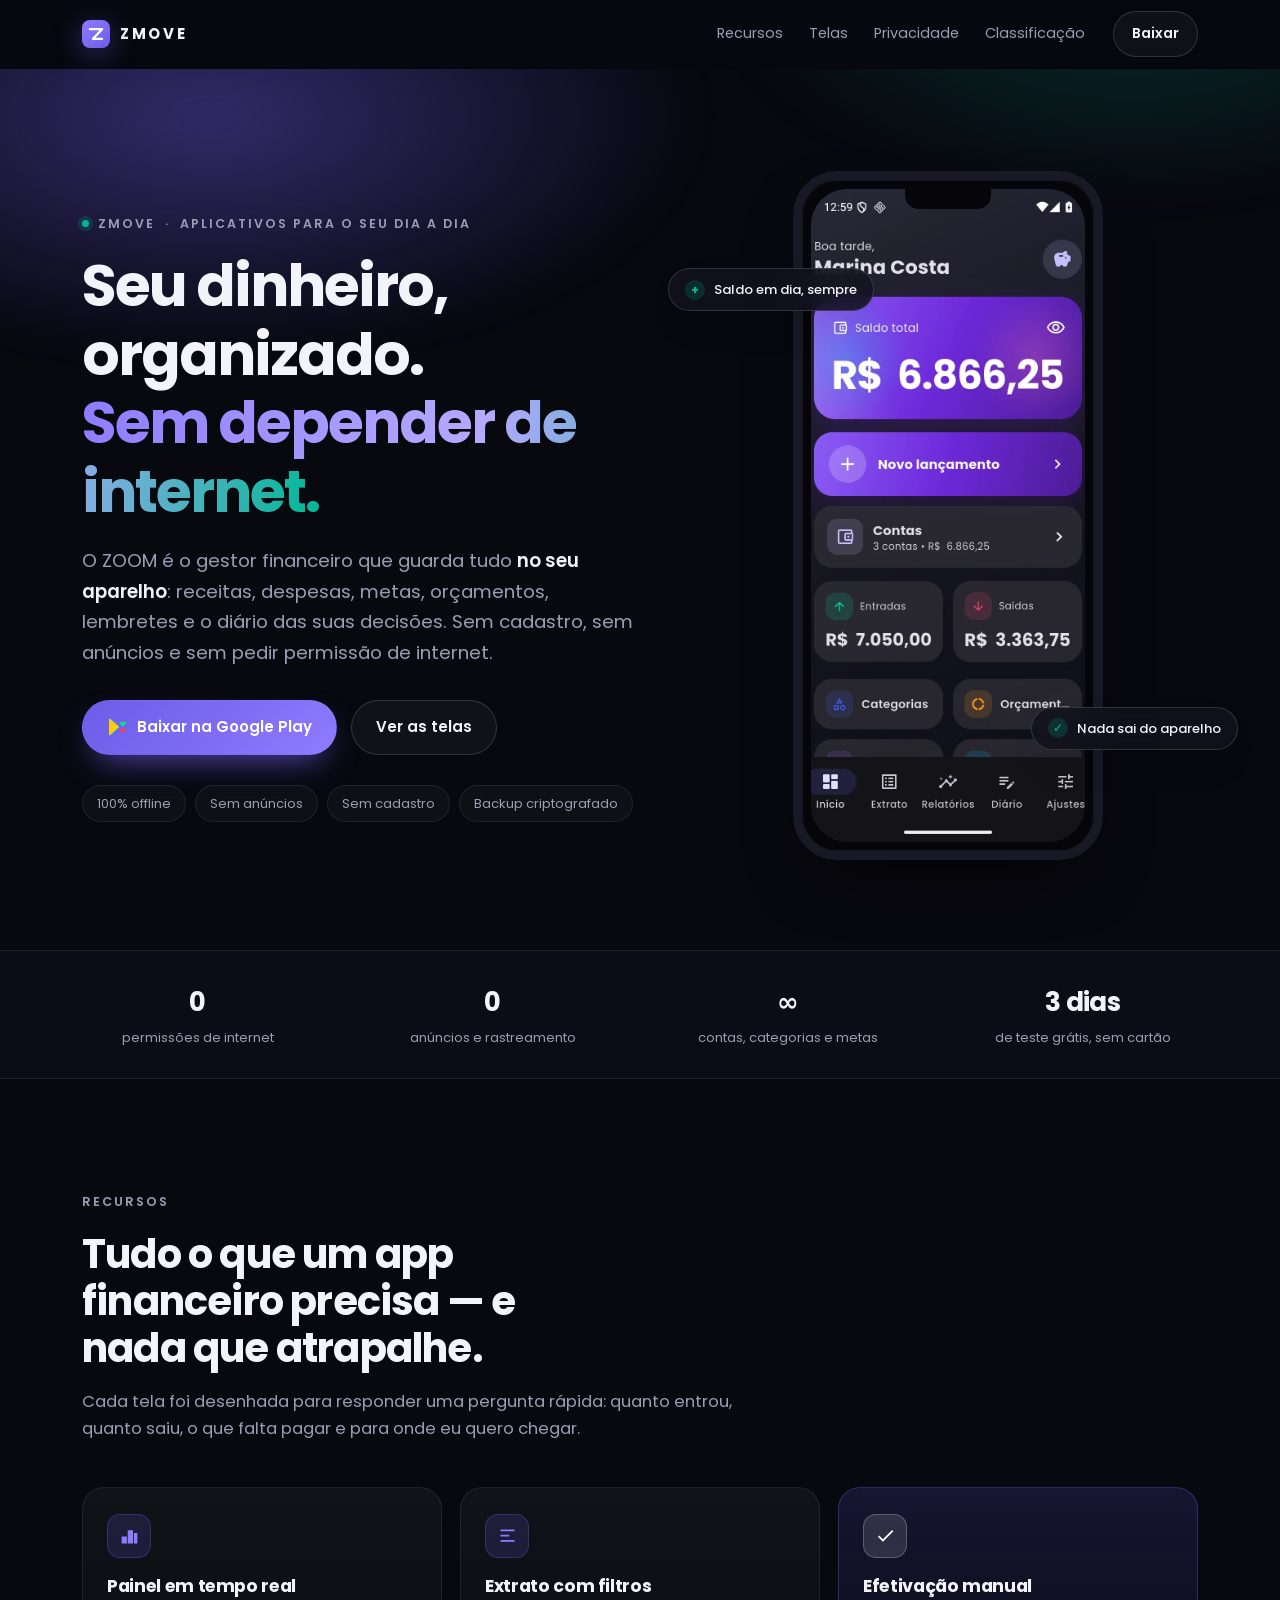
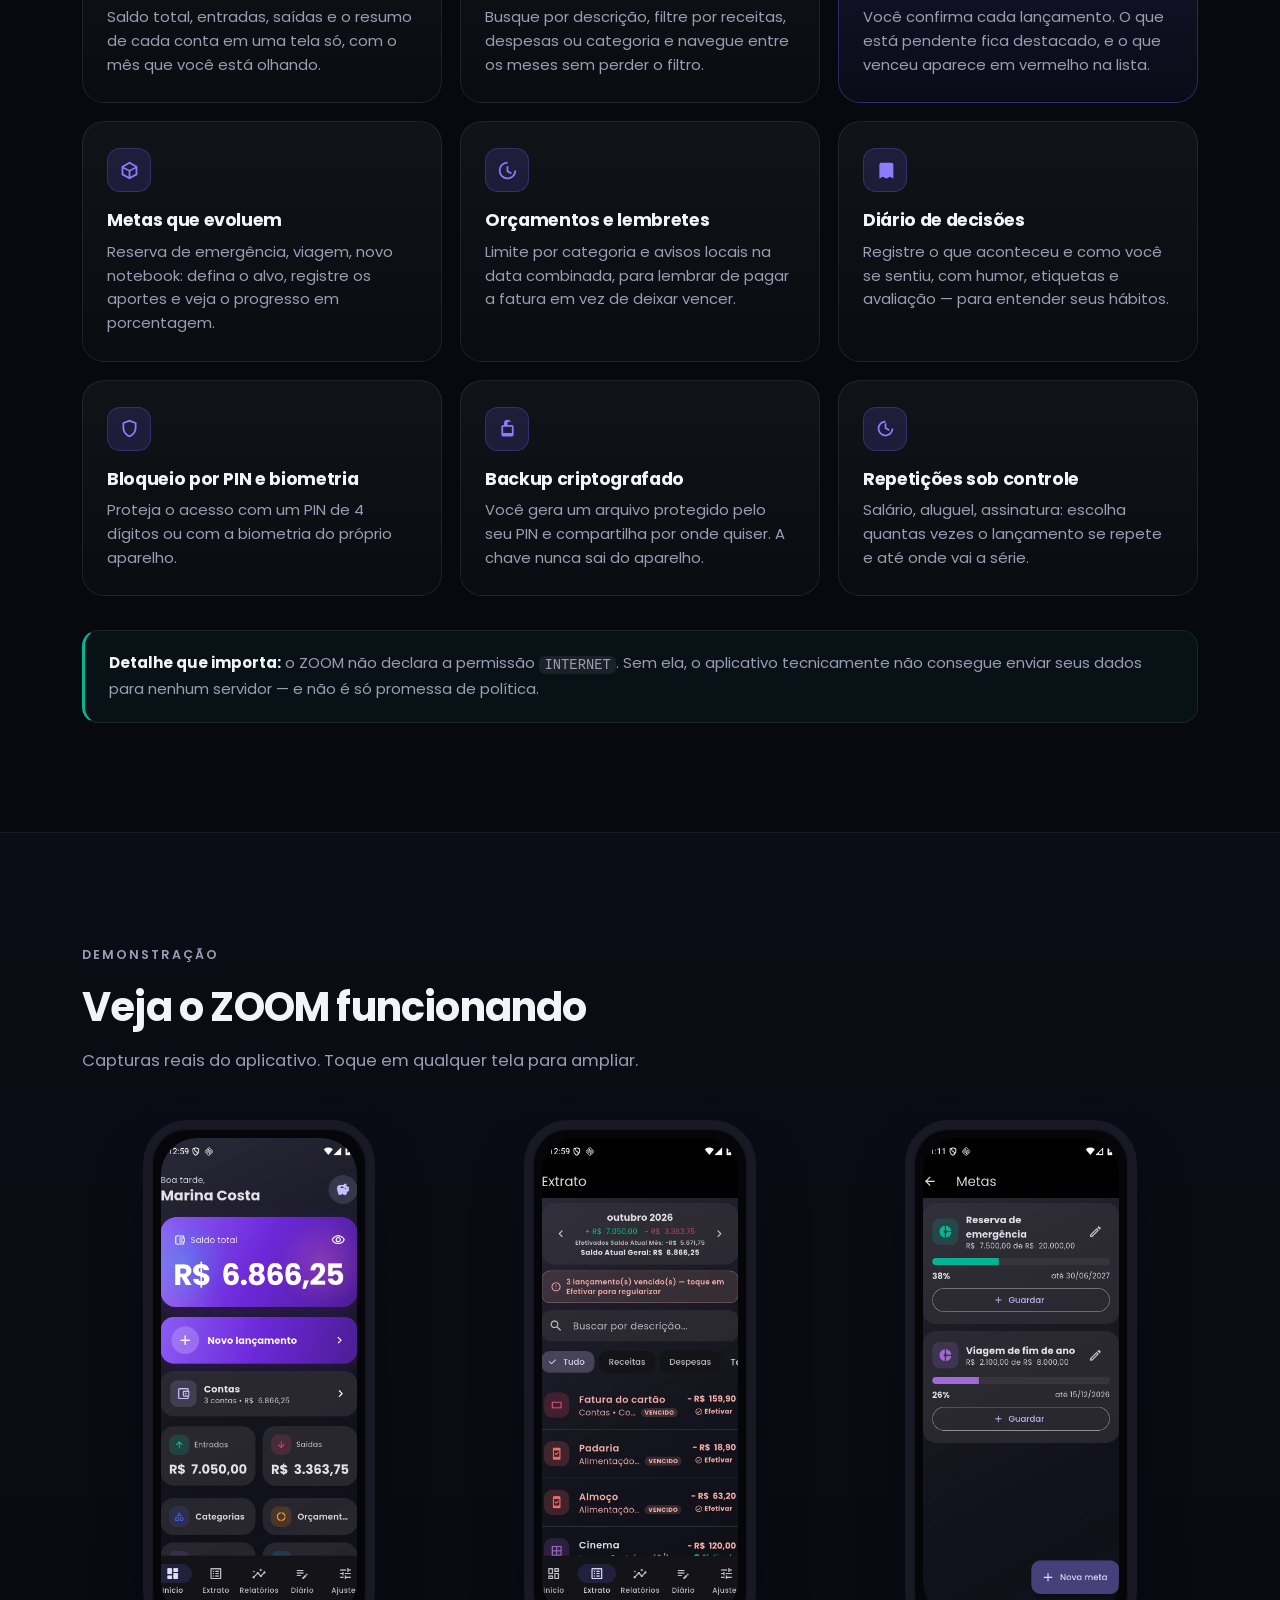
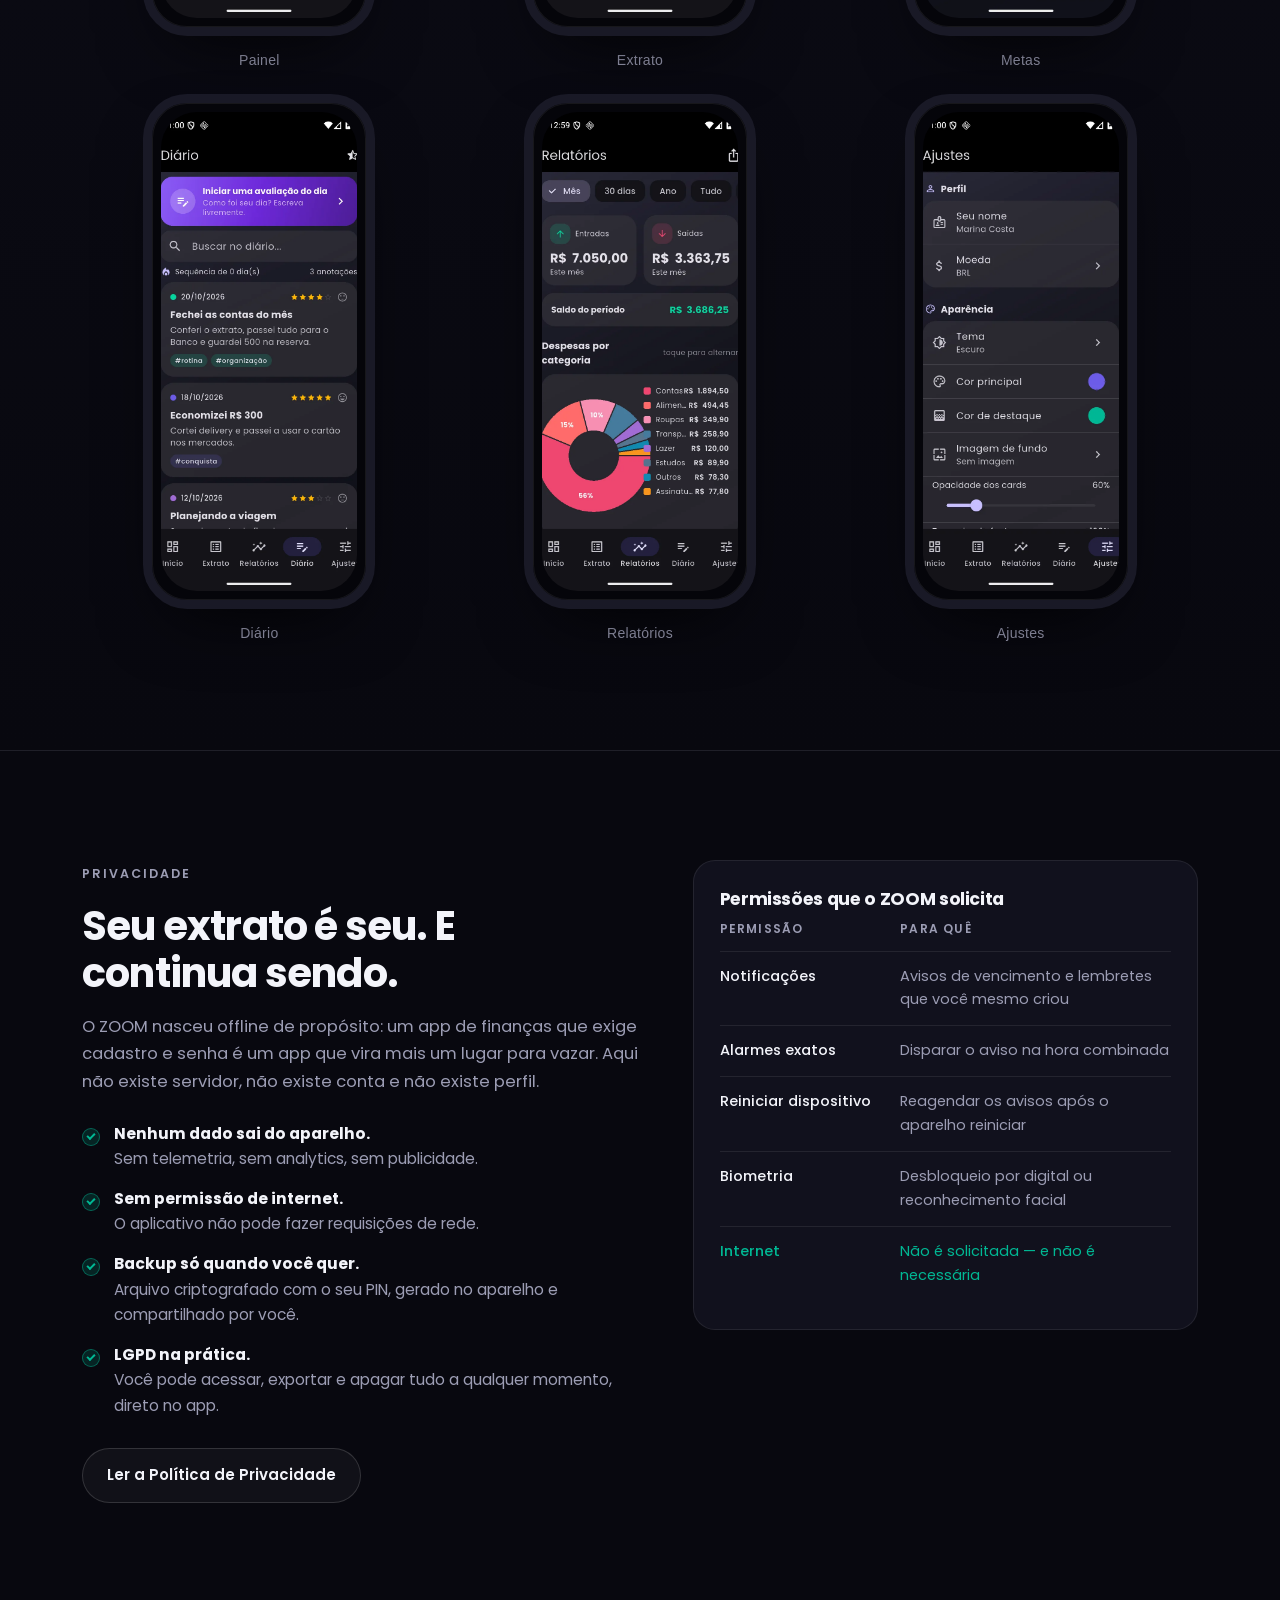
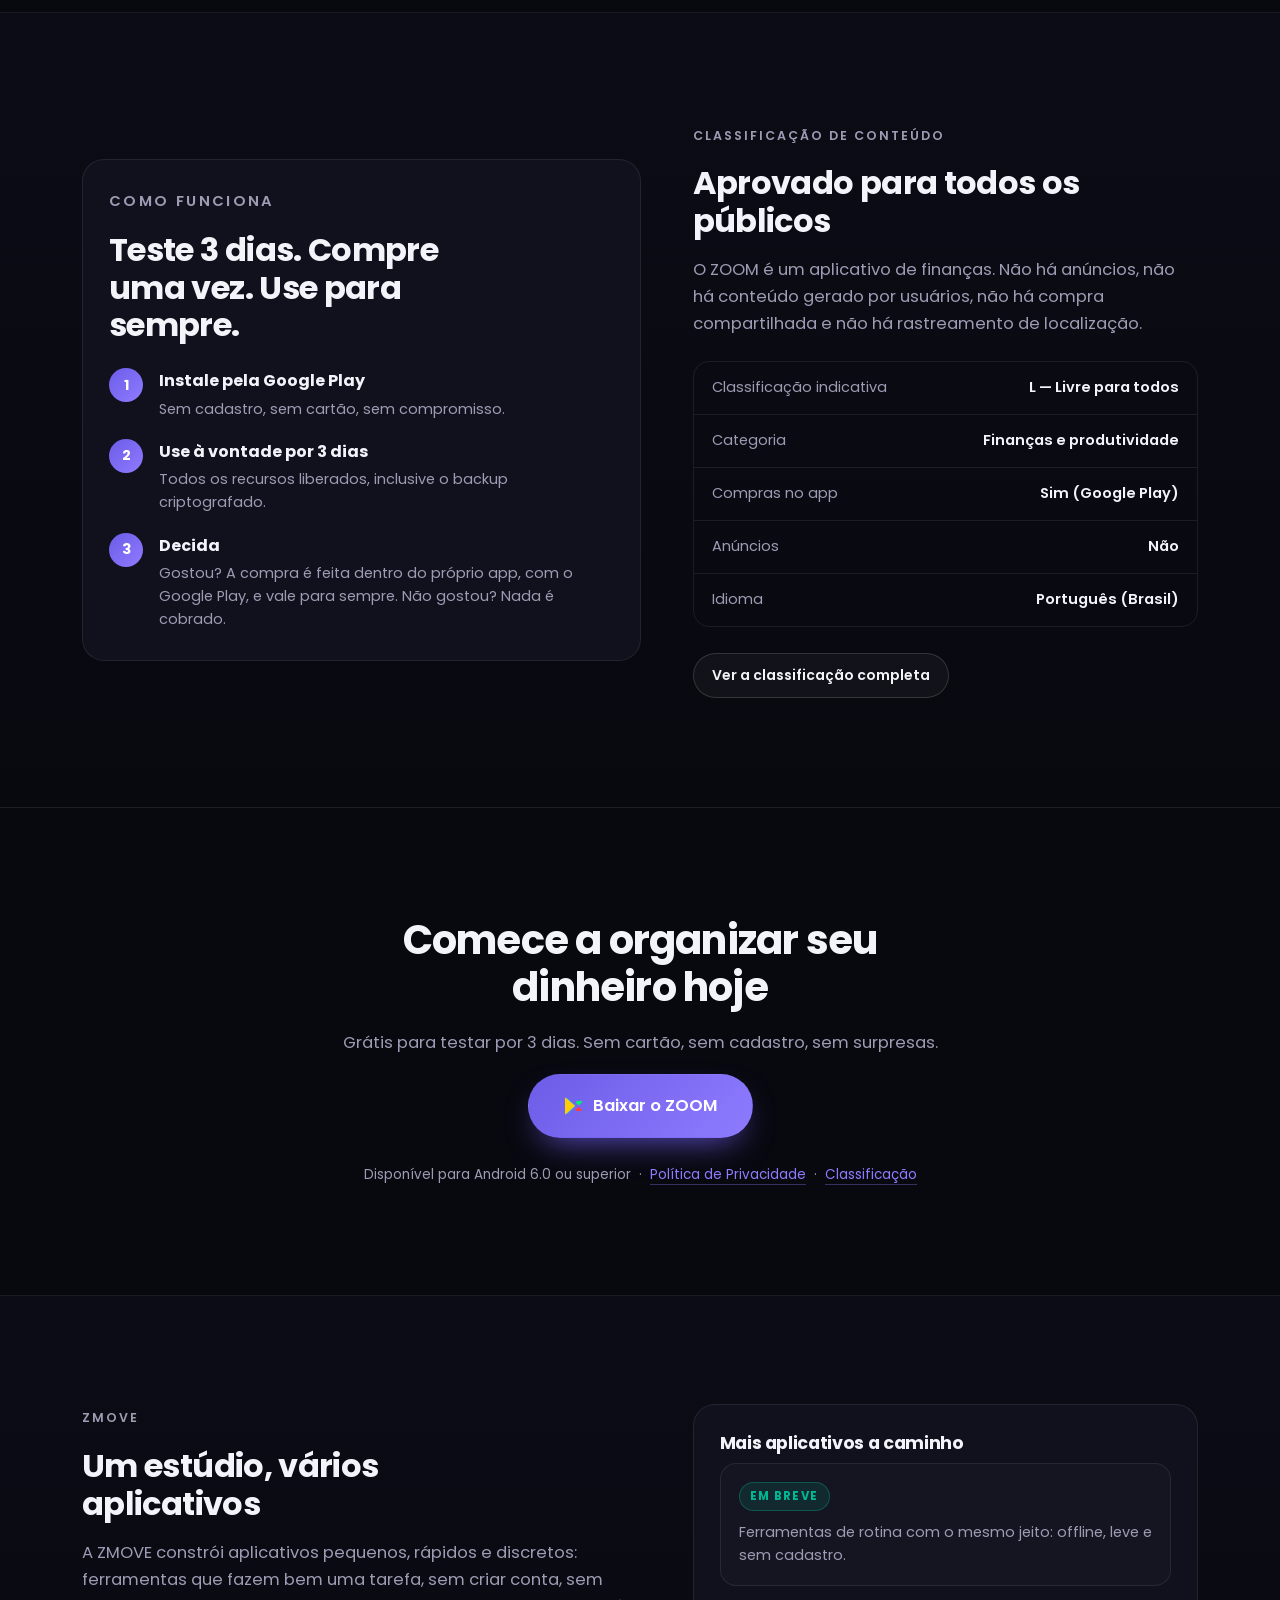
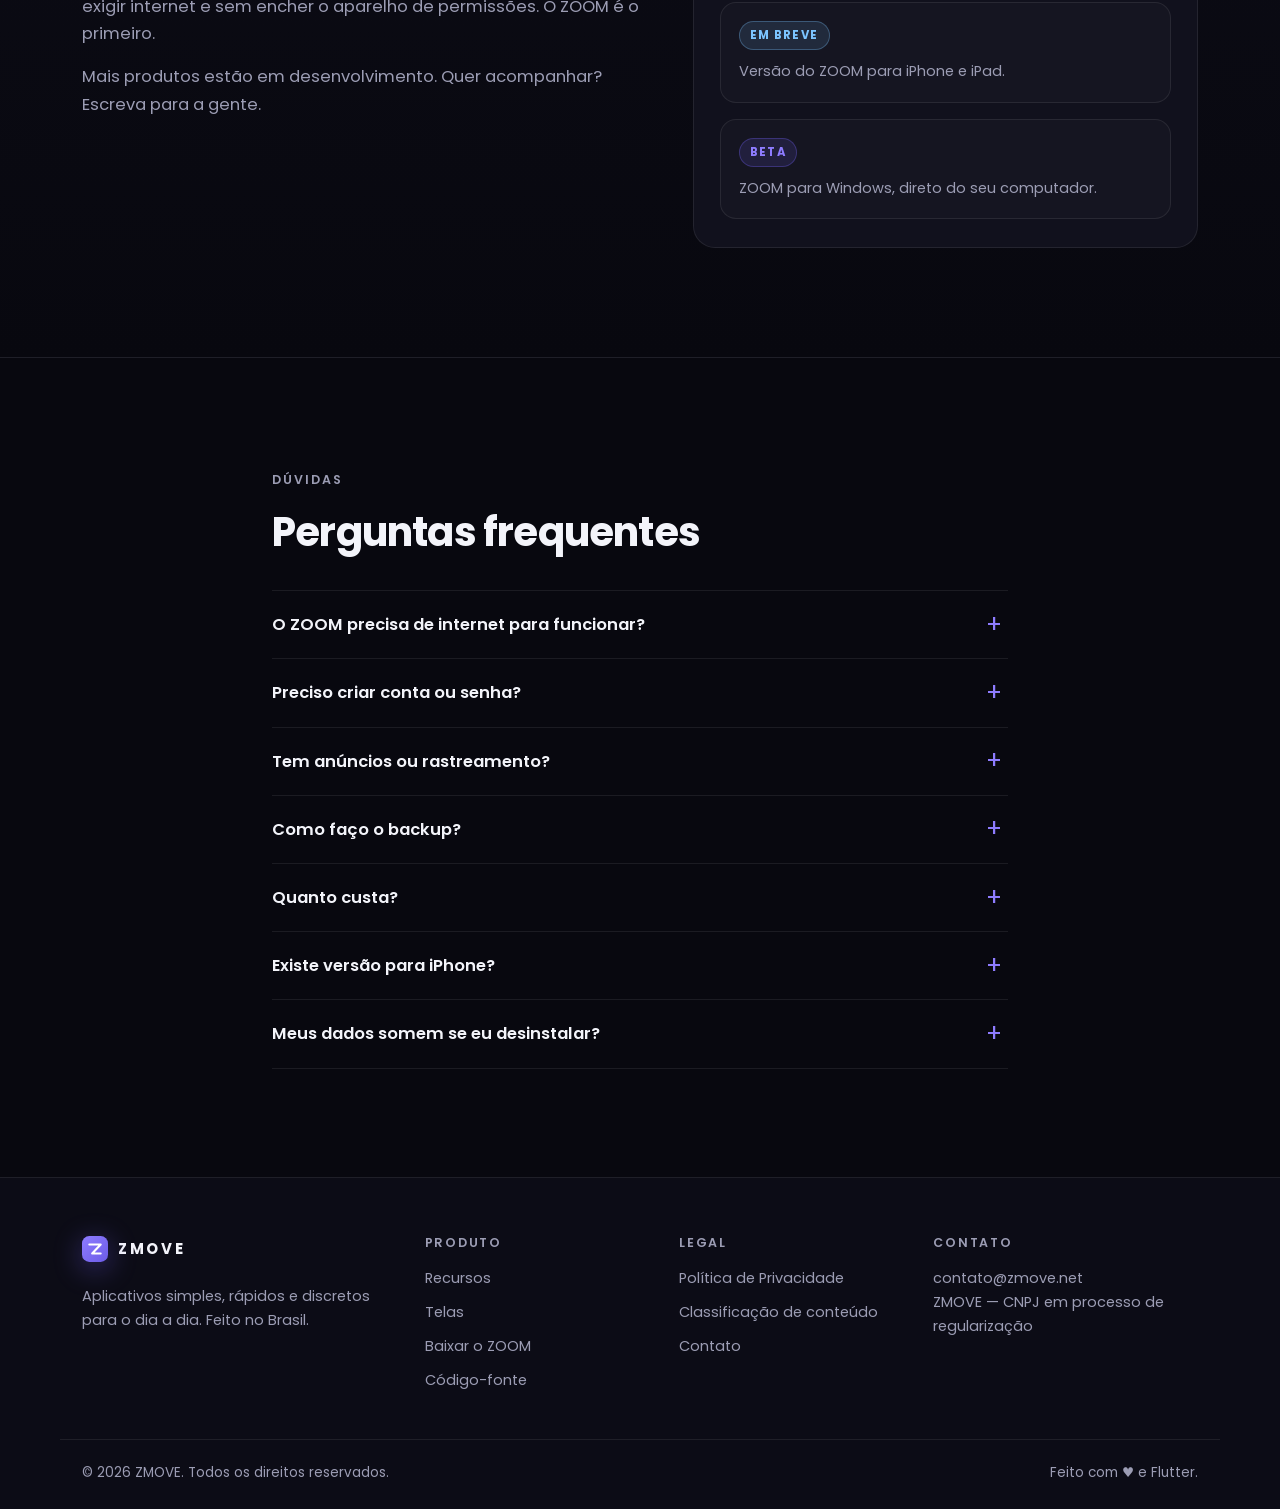
==== commit 0b82a7a4: "docs: dominio do site passa a ser zmove.net Substitui todas as referencias de zmove.com.br por zmove" ====
--- a/docs/index.html
+++ b/docs/index.html
@@ -7,18 +7,18 @@
 <meta name="description" content="ZOOM é o gestor financeiro pessoal que funciona 100% offline: extrato, metas, orçamentos, lembretes e diário. Sem cadastro, sem anúncios e sem permissão de internet. Teste grátis por 3 dias.">
 <meta name="theme-color" content="#08080F">
 <meta name="author" content="ZMOVE">
-<link rel="canonical" href="https://zmove.com.br/">
+<link rel="canonical" href="https://zmove.net/">
 <meta property="og:type" content="website">
 <meta property="og:site_name" content="ZMOVE">
 <meta property="og:locale" content="pt_BR">
 <meta property="og:title" content="ZOOM — o gestor financeiro 100% offline">
 <meta property="og:description" content="Controle receitas, despesas, metas e o diário das suas decisões em um app que não precisa de internet. Teste grátis por 3 dias.">
-<meta property="og:url" content="https://zmove.com.br/">
-<meta property="og:image" content="https://zmove.com.br/assets/img/og-zoom.png">
+<meta property="og:url" content="https://zmove.net/">
+<meta property="og:image" content="https://zmove.net/assets/img/og-zoom.png">
 <meta name="twitter:card" content="summary_large_image">
 <meta name="twitter:title" content="ZOOM — o gestor financeiro 100% offline">
 <meta name="twitter:description" content="Sem cadastro, sem anúncios, sem permissão de internet. Teste grátis por 3 dias.">
-<meta name="twitter:image" content="https://zmove.com.br/assets/img/og-zoom.png">
+<meta name="twitter:image" content="https://zmove.net/assets/img/og-zoom.png">
 <link rel="icon" href="favicon.svg" type="image/svg+xml">
 <link rel="apple-touch-icon" href="assets/img/icon-192.png">
 <link rel="manifest" href="site.webmanifest">
@@ -30,8 +30,8 @@
   "@context": "https://schema.org",
   "@type": "Organization",
   "name": "ZMOVE",
-  "url": "https://zmove.com.br/",
-  "logo": "https://zmove.com.br/assets/img/og-zoom.png",
+  "url": "https://zmove.net/",
+  "logo": "https://zmove.net/assets/img/og-zoom.png",
   "description": "Estúdio de aplicativos para o dia a dia. ZMOVE constrói produtos simples, rápidos e discretos.",
   "country": "BR"
 }
@@ -295,7 +295,7 @@
         <p class="eyebrow">ZMOVE</p>
         <h2 class="h2 h2--sm">Um estúdio, vários aplicativos</h2>
         <p class="sub">A ZMOVE constrói aplicativos pequenos, rápidos e discretos: ferramentas que fazem bem uma tarefa, sem criar conta, sem exigir internet e sem encher o aparelho de permissões. O ZOOM é o primeiro.</p>
-        <p class="sub">Mais produtos estão em desenvolvimento. Quer acompanhar? <a href="mailto:contato@zmove.com.br">Escreva para a gente</a>.</p>
+        <p class="sub">Mais produtos estão em desenvolvimento. Quer acompanhar? <a href="mailto:contato@zmove.net">Escreva para a gente</a>.</p>
       </div>
       <div class="card card--panel">
         <h3 class="card__title">Mais aplicativos a caminho</h3>
@@ -318,7 +318,7 @@
         <details><summary>Tem anúncios ou rastreamento?</summary><p>Não. O ZOOM não exibe anúncios, não integra SDKs de analytics e não faz profiling. Nada é compartilhado com terceiros.</p></details>
         <details><summary>Como faço o backup?</summary><p>Em Ajustes, você gera um arquivo criptografado com o seu PIN e o compartilha por e-mail, WhatsApp ou onde preferir. O arquivo só pode ser lido com o PIN informado. Você também pode exportar seus dados em texto legível.</p></details>
         <details><summary>Quanto custa?</summary><p>Você tem 3 dias de teste com todos os recursos liberados. Depois disso, a compra é feita dentro do app pela Google Play (pagamento único) e o app continua funcionando, mesmo offline.</p></details>
-        <details><summary>Existe versão para iPhone?</summary><p>Está em desenvolvimento. Quem quiser acompanhar o lançamento pode escrever para contato@zmove.com.br.</p></details>
+        <details><summary>Existe versão para iPhone?</summary><p>Está em desenvolvimento. Quem quiser acompanhar o lançamento pode escrever para contato@zmove.net.</p></details>
         <details><summary>Meus dados somem se eu desinstalar?</summary><p>Os dados ficam no armazenamento do aplicativo. Ao desinstalar, eles são apagados. Por isso o backup criptografado existe: faça-o de vez em quando e guarde em local seguro.</p></details>
       </div>
     </div>
@@ -350,13 +350,13 @@
       <ul role="list">
         <li><a href="politica-de-privacidade.html">Política de Privacidade</a></li>
         <li><a href="classificacao.html">Classificação de conteúdo</a></li>
-        <li><a href="mailto:contato@zmove.com.br">Contato</a></li>
+        <li><a href="mailto:contato@zmove.net">Contato</a></li>
       </ul>
     </nav>
     <div>
       <h4>Contato</h4>
       <p class="footer__about">
-        <a href="mailto:contato@zmove.com.br">contato@zmove.com.br</a><br>
+        <a href="mailto:contato@zmove.net">contato@zmove.net</a><br>
         ZMOVE — CNPJ em processo de regularização
       </p>
     </div>
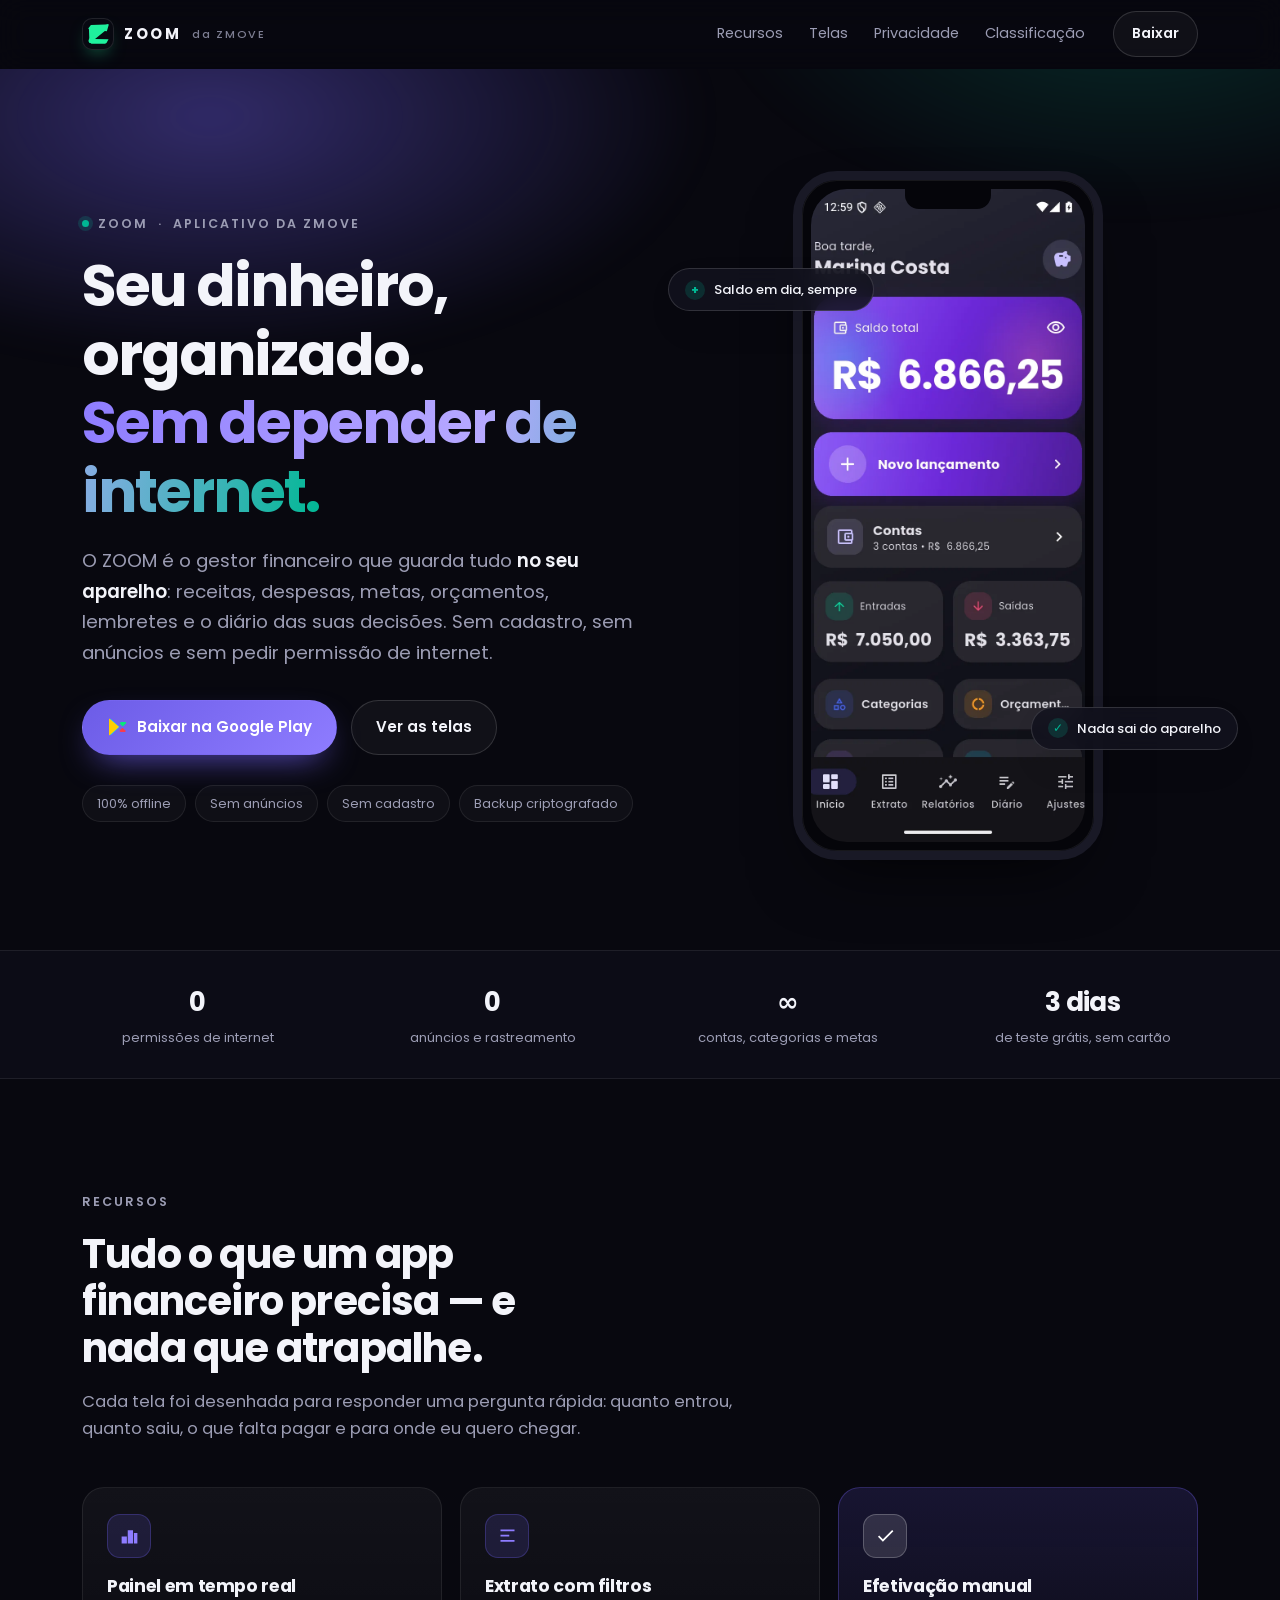
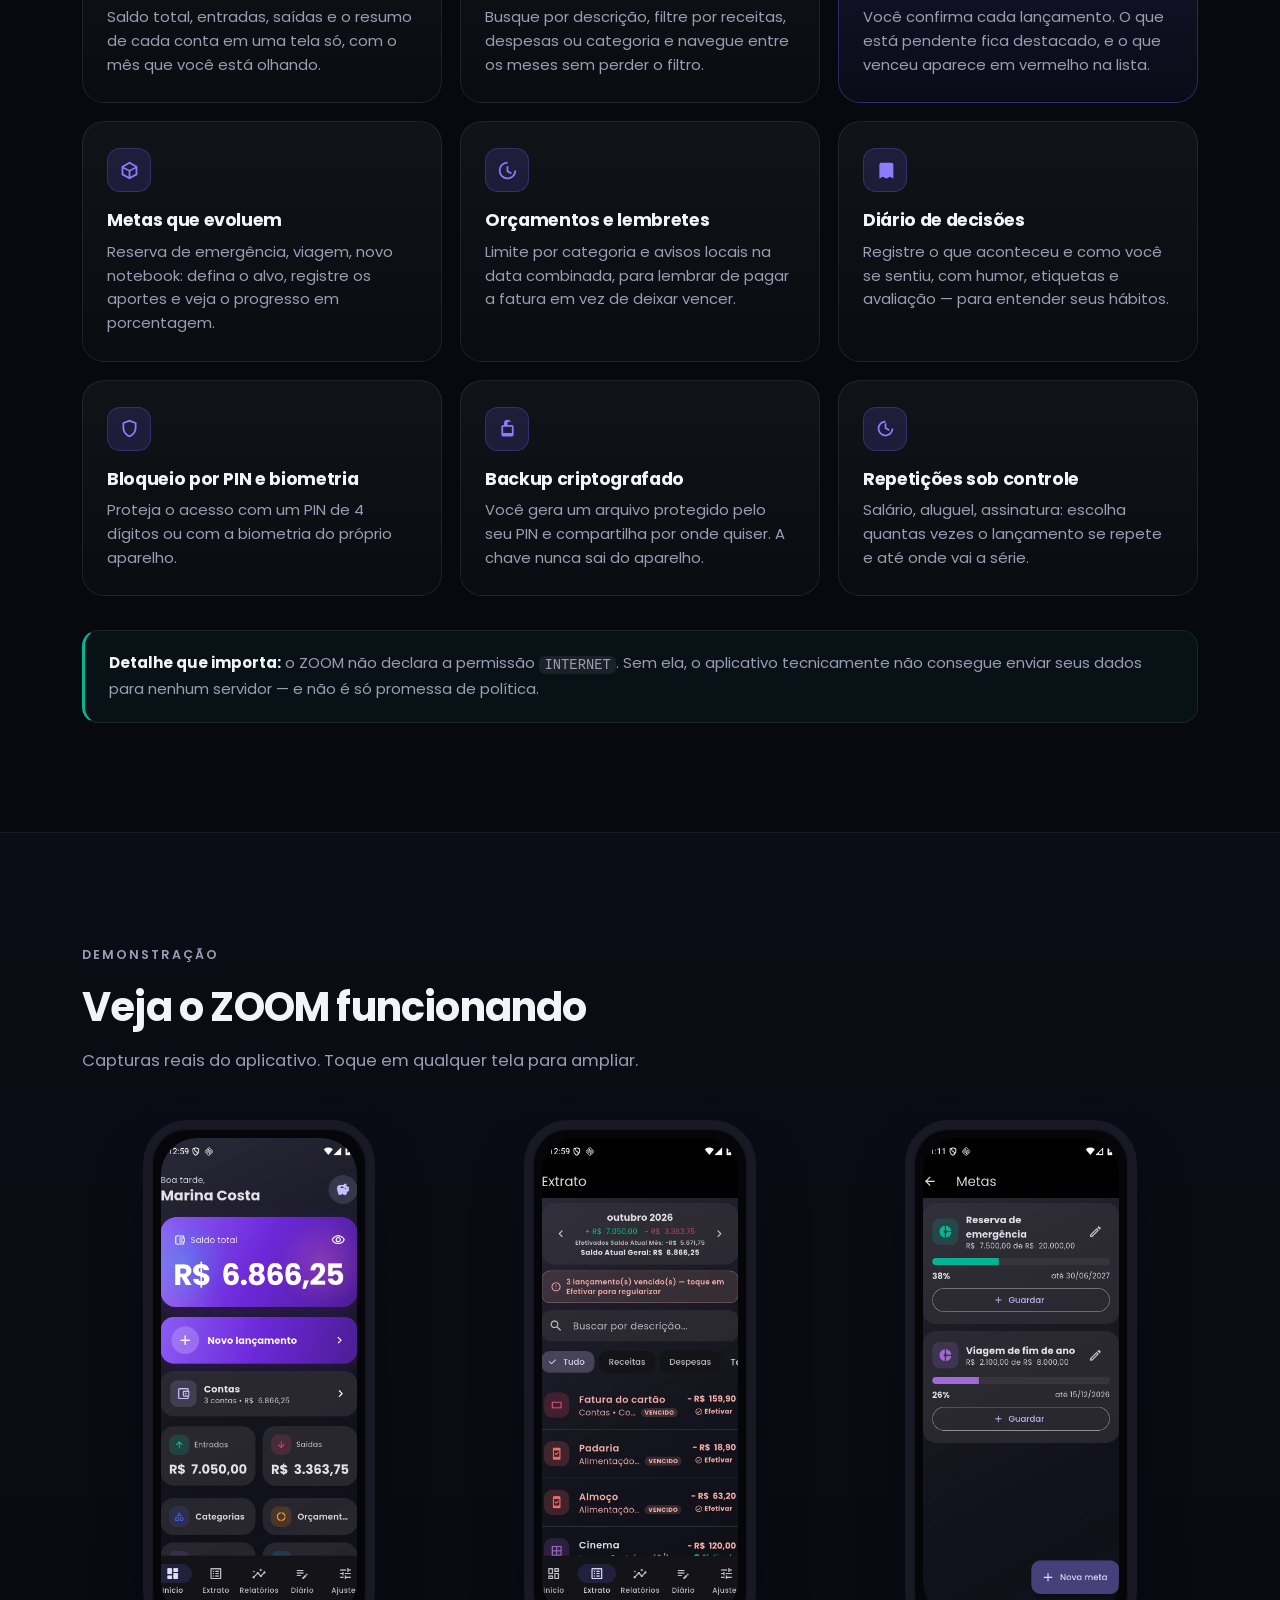
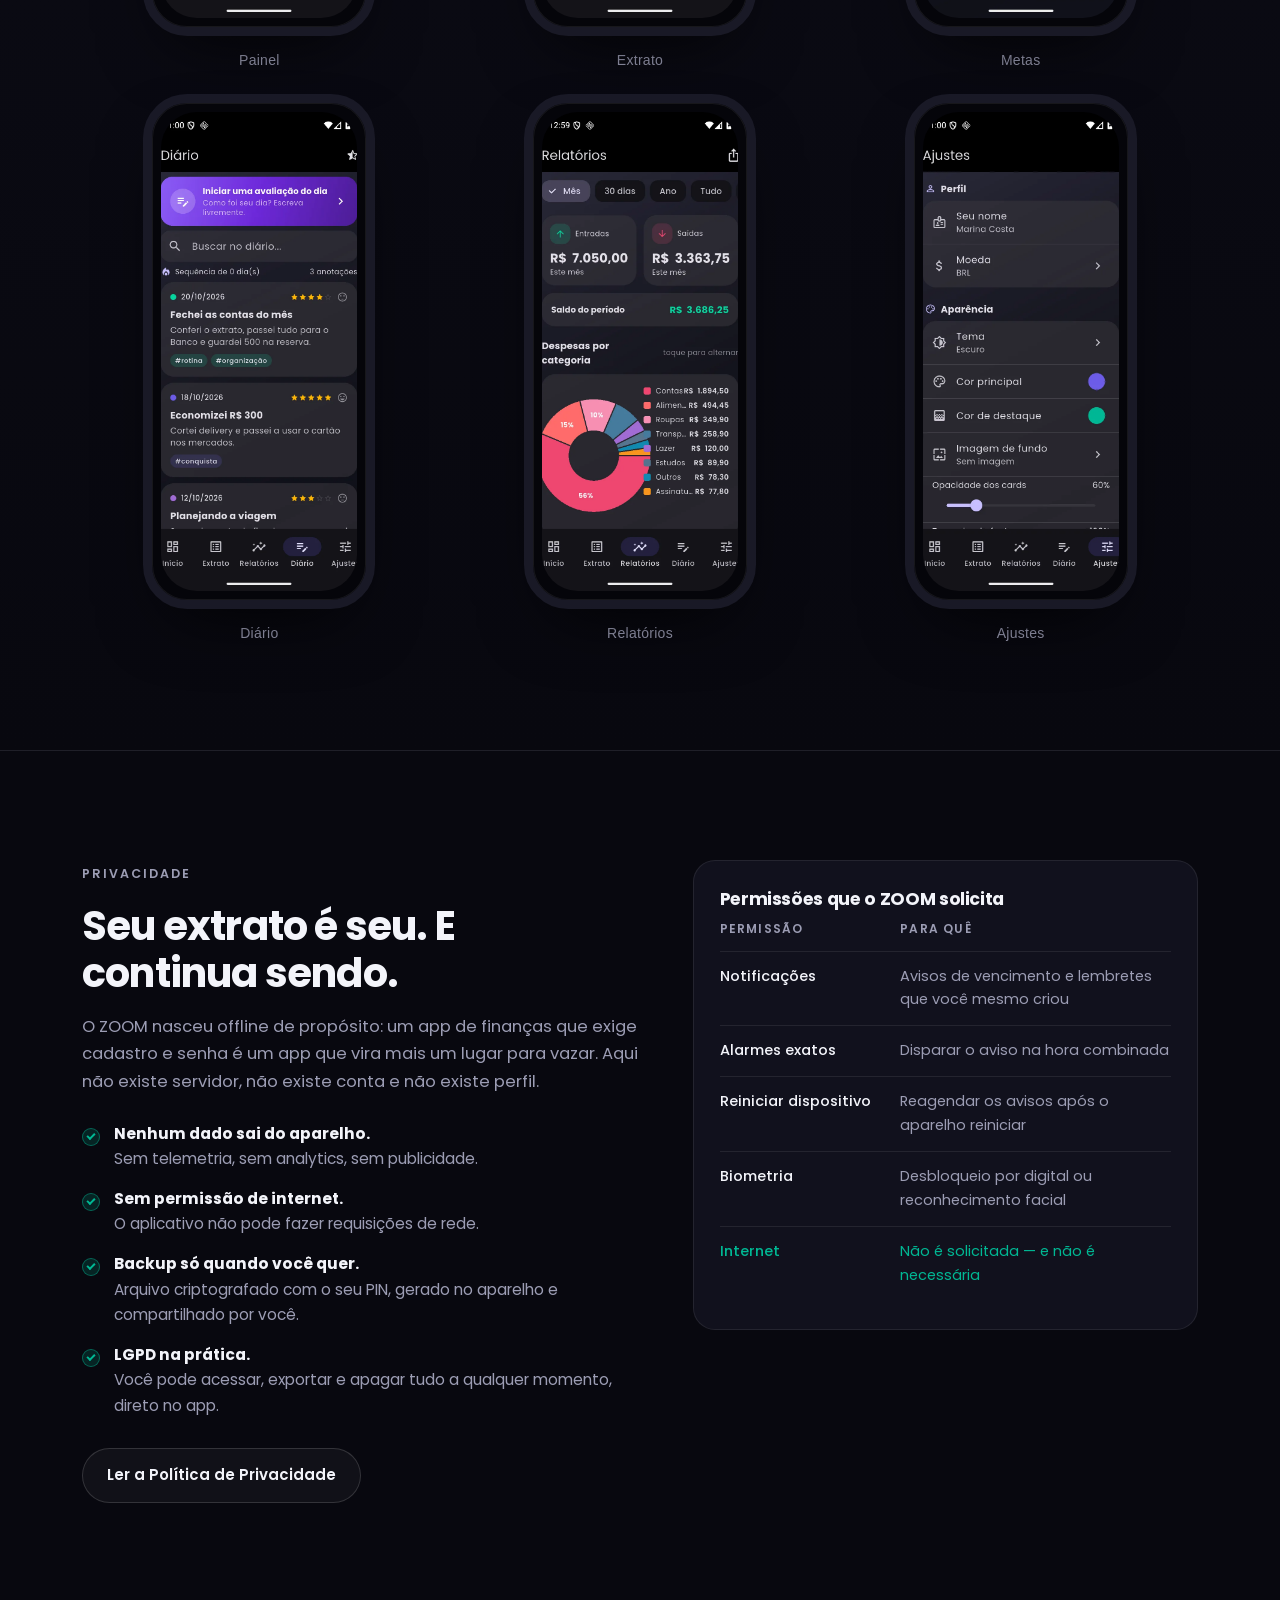
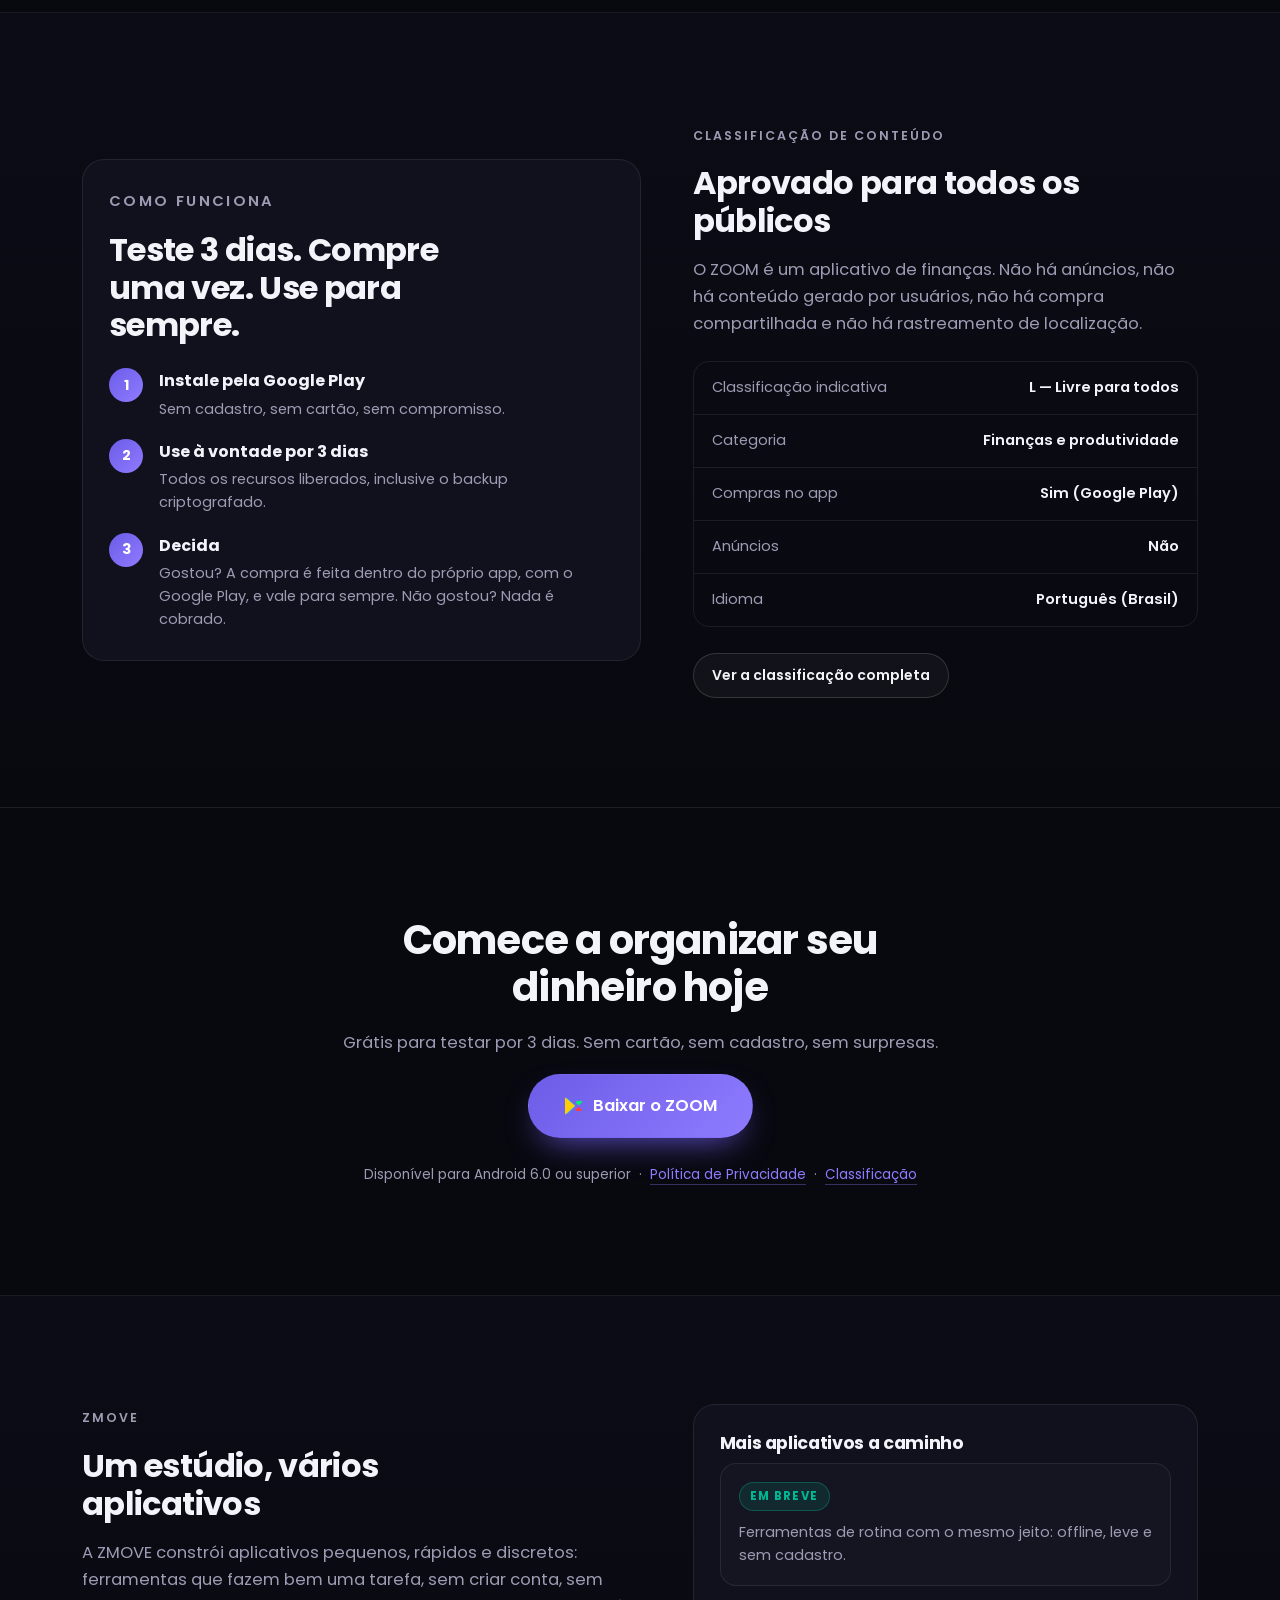
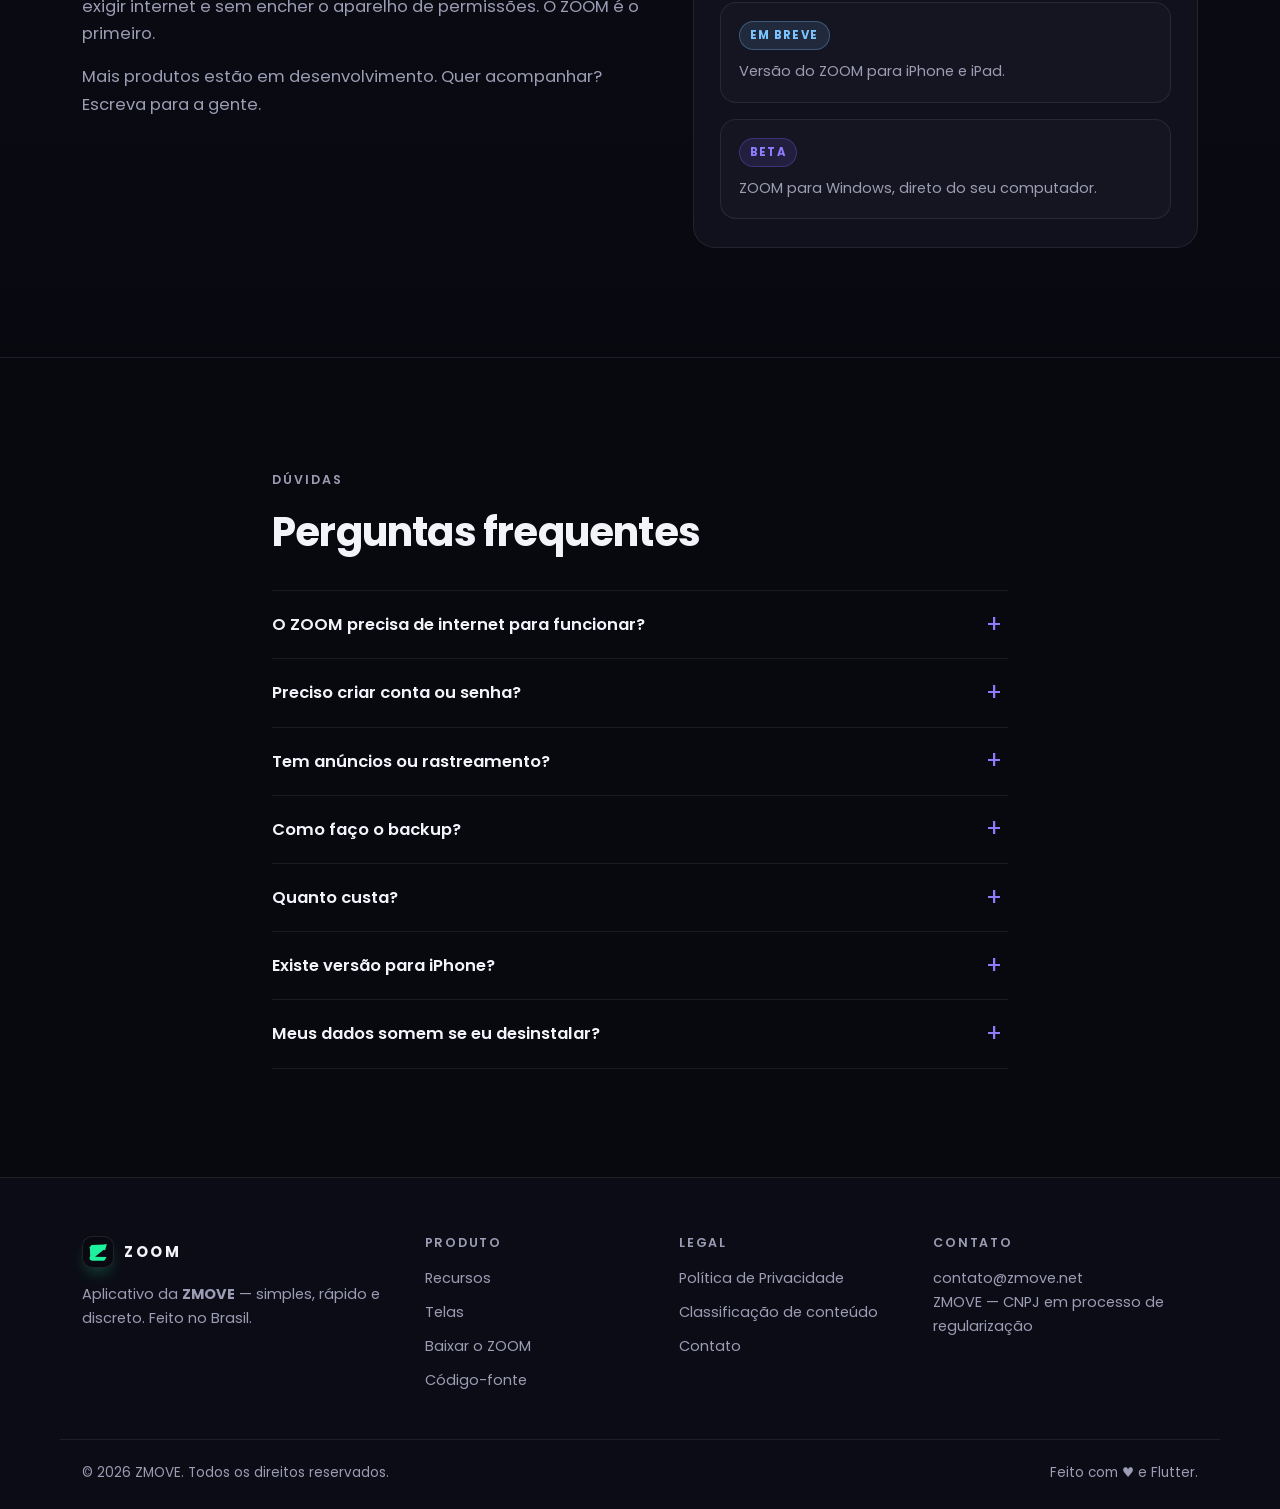
==== commit 8dd1700f: "docs: usa o icone real do app (Z verde) e separa ZOOM de ZMOVE O simbolo do site passa a ser o propr" ====
--- a/docs/index.html
+++ b/docs/index.html
@@ -9,7 +9,7 @@
 <meta name="author" content="ZMOVE">
 <link rel="canonical" href="https://zmove.net/">
 <meta property="og:type" content="website">
-<meta property="og:site_name" content="ZMOVE">
+<meta property="og:site_name" content="ZOOM">
 <meta property="og:locale" content="pt_BR">
 <meta property="og:title" content="ZOOM — o gestor financeiro 100% offline">
 <meta property="og:description" content="Controle receitas, despesas, metas e o diário das suas decisões em um app que não precisa de internet. Teste grátis por 3 dias.">
@@ -44,6 +44,7 @@
   "applicationCategory": "FinanceApplication",
   "operatingSystem": "Android 6.0 ou superior",
   "description": "Gestor financeiro pessoal 100% offline: extrato, metas, orçamentos, lembretes e diário.",
+  "publisher": { "@type": "Organization", "name": "ZMOVE" },
   "softwareVersion": "1.0.0",
   "inLanguage": "pt-BR",
   "offers": { "@type": "Offer", "price": "0", "priceCurrency": "BRL" },
@@ -56,11 +57,9 @@
 
 <header class="topbar" id="topo">
   <div class="wrap topbar__inner">
-    <a class="brand" href="index.html" aria-label="ZMOVE — página inicial">
-      <span class="brand__mark" aria-hidden="true">
-        <svg viewBox="0 0 32 32" width="28" height="28"><defs><linearGradient id="bg1" x1="0" y1="0" x2="1" y2="1"><stop offset="0" stop-color="#8E7CFF"/><stop offset="1" stop-color="#6C5CE7"/></linearGradient></defs><rect width="32" height="32" rx="9" fill="url(#bg1)"/><path d="M9 10.5h14L12.5 21.5H23" fill="none" stroke="#fff" stroke-width="2.6" stroke-linecap="round" stroke-linejoin="round"/></svg>
-      </span>
-      <span class="brand__name">ZMOVE</span>
+    <a class="brand" href="index.html" aria-label="ZOOM — aplicativo da ZMOVE">
+      <span class="brand__mark" aria-hidden="true"><svg viewBox="0 0 677 652" width="21" height="20"><path d="M652 4 L673 27 L611 239 L546 226 L225 485 L666 501 L598 620 L553 647 L106 645 L74 622 L42 618 L10 555 L38 454 L27 173 L4 144 L90 35 L566 19 Z" fill="#1FF09D"/></svg></span>
+      <span class="brand__name">ZOOM</span><span class="brand__by">da ZMOVE</span>
     </a>
     <nav class="nav" aria-label="Navegação principal">
       <a href="#recursos">Recursos</a>
@@ -88,7 +87,7 @@
     <div class="hero__glow" aria-hidden="true"></div>
     <div class="wrap hero__grid">
       <div class="hero__copy">
-        <p class="eyebrow"><span class="dot"></span> ZMOVE &nbsp;·&nbsp; Aplicativos para o seu dia a dia</p>
+        <p class="eyebrow"><span class="dot"></span> ZOOM &nbsp;·&nbsp; aplicativo da ZMOVE</p>
         <h1>Seu dinheiro, organizado.<br><span class="grad">Sem depender de internet.</span></h1>
         <p class="lede">O ZOOM é o gestor financeiro que guarda tudo <strong>no seu aparelho</strong>: receitas, despesas, metas, orçamentos, lembretes e o diário das suas decisões. Sem cadastro, sem anúncios e sem pedir permissão de internet.</p>
         <div class="hero__actions">
@@ -329,12 +328,10 @@
   <div class="wrap footer__grid">
     <div>
       <a class="brand" href="index.html">
-        <span class="brand__mark" aria-hidden="true">
-          <svg viewBox="0 0 32 32" width="26" height="26"><defs><linearGradient id="bg2" x1="0" y1="0" x2="1" y2="1"><stop offset="0" stop-color="#8E7CFF"/><stop offset="1" stop-color="#6C5CE7"/></linearGradient></defs><rect width="32" height="32" rx="9" fill="url(#bg2)"/><path d="M9 10.5h14L12.5 21.5H23" fill="none" stroke="#fff" stroke-width="2.6" stroke-linecap="round" stroke-linejoin="round"/></svg>
-        </span>
-        <span class="brand__name">ZMOVE</span>
+        <span class="brand__mark" aria-hidden="true"><svg viewBox="0 0 677 652" width="18" height="17"><path d="M652 4 L673 27 L611 239 L546 226 L225 485 L666 501 L598 620 L553 647 L106 645 L74 622 L42 618 L10 555 L38 454 L27 173 L4 144 L90 35 L566 19 Z" fill="#1FF09D"/></svg></span>
+        <span class="brand__name">ZOOM</span>
       </a>
-      <p class="footer__about">Aplicativos simples, rápidos e discretos para o dia a dia. Feito no Brasil.</p>
+      <p class="footer__about">Aplicativo da <strong>ZMOVE</strong> — simples, rápido e discreto. Feito no Brasil.</p>
     </div>
     <nav aria-label="Rodapé">
       <h4>Produto</h4>
--- a/docs/assets/css/site.css
+++ b/docs/assets/css/site.css
@@ -57,7 +57,9 @@
 .topbar__inner{display:flex;align-items:center;gap:22px;height:68px}
 .brand{display:inline-flex;align-items:center;gap:10px;font-weight:700;letter-spacing:.14em;font-size:15px}
 .brand__name{white-space:nowrap;letter-spacing:.18em}
-.brand__mark{display:grid;place-items:center;filter:drop-shadow(0 6px 14px rgba(108,92,231,.45))}
+.brand__mark{display:grid;place-items:center;width:32px;height:32px;border-radius:10px;
+  background:#080911;box-shadow:inset 0 0 0 1px rgba(255,255,255,.10),0 8px 18px -8px rgba(31,240,157,.55)}
+.brand__by{font-size:11px;font-weight:500;letter-spacing:.16em;color:var(--muted);opacity:.8;white-space:nowrap}
 .nav{display:flex;gap:26px;margin-left:auto;font-size:14.5px;color:var(--muted)}
 .nav a{transition:color .2s}
 .nav a:hover{color:var(--text)}
@@ -267,6 +269,9 @@
   .footer__bottom{flex-direction:column;gap:6px}
   .h2{max-width:none}
 }
+@media (max-width:560px){
+  .brand__by{display:none}
+}
 @media (prefers-reduced-motion:reduce){
   html{scroll-behavior:auto}
   *,*::before,*::after{animation-duration:.001ms !important;animation-iteration-count:1 !important;transition-duration:.001ms !important}
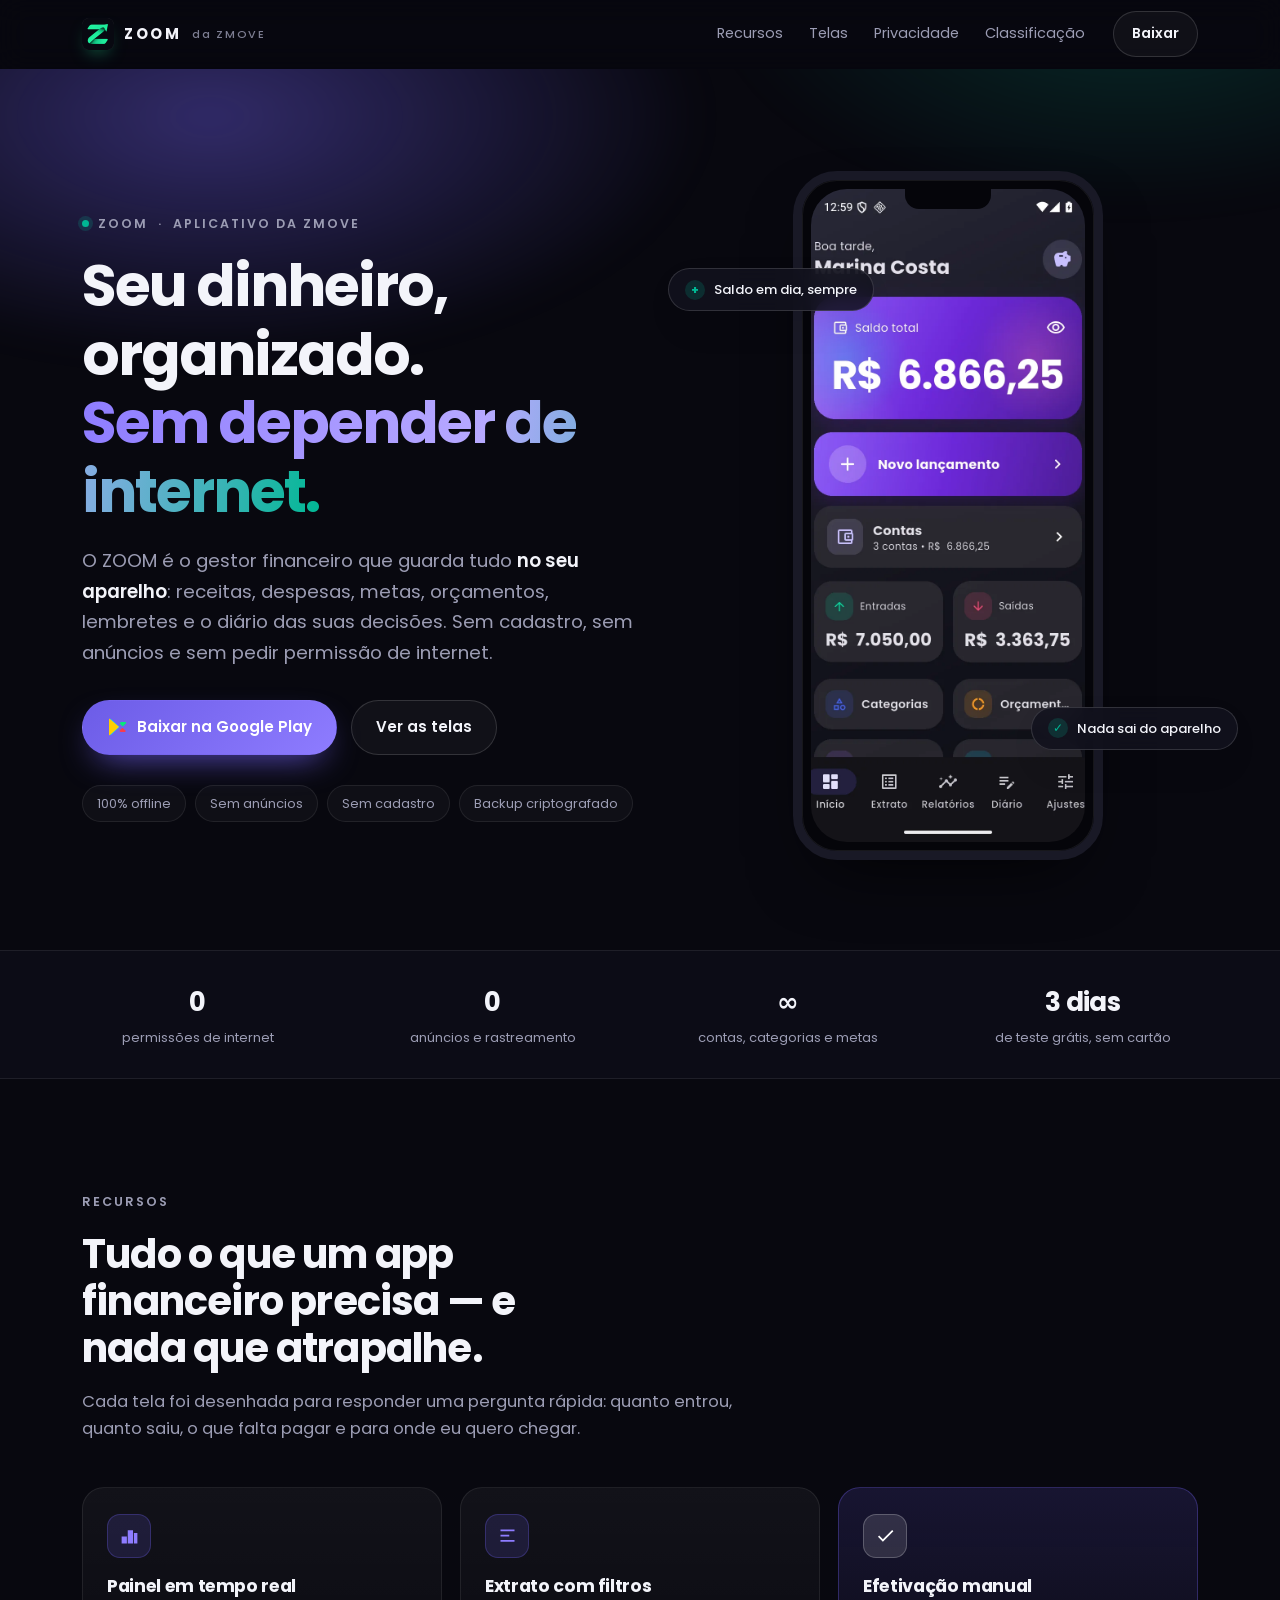
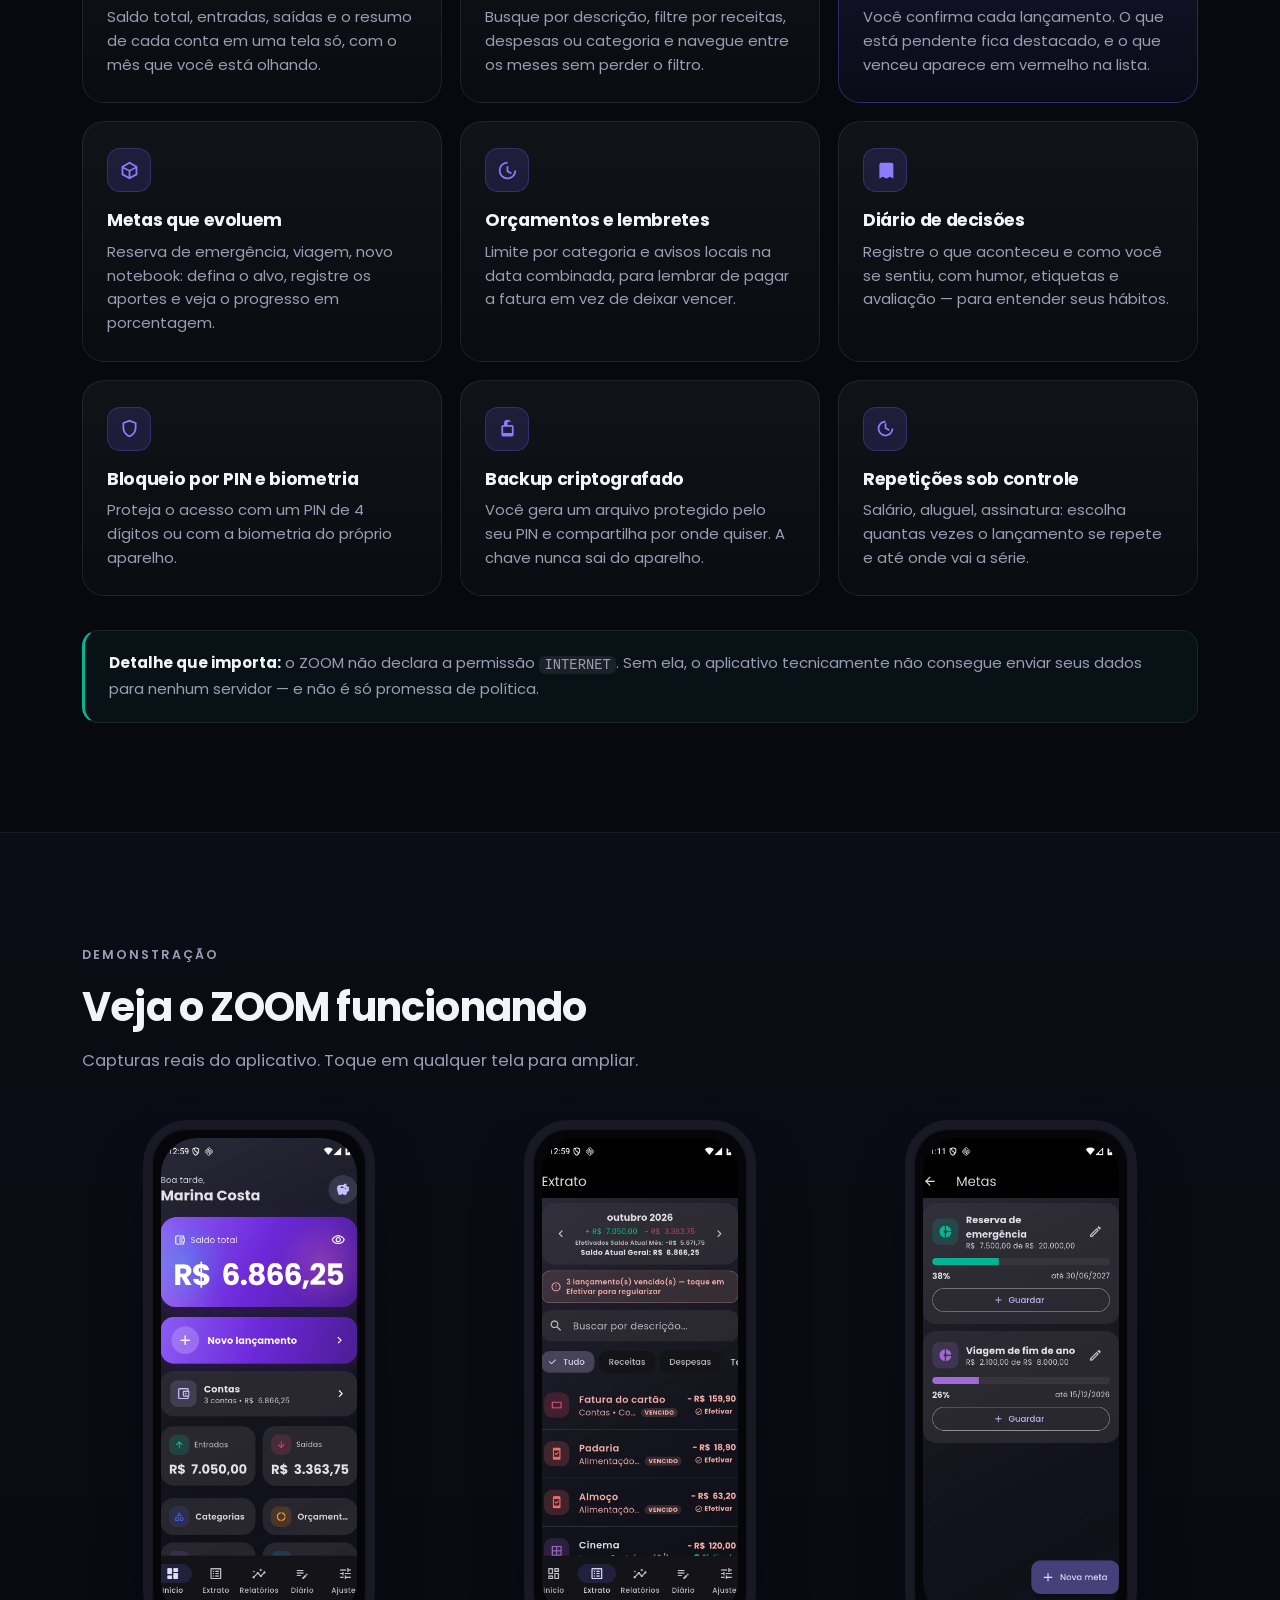
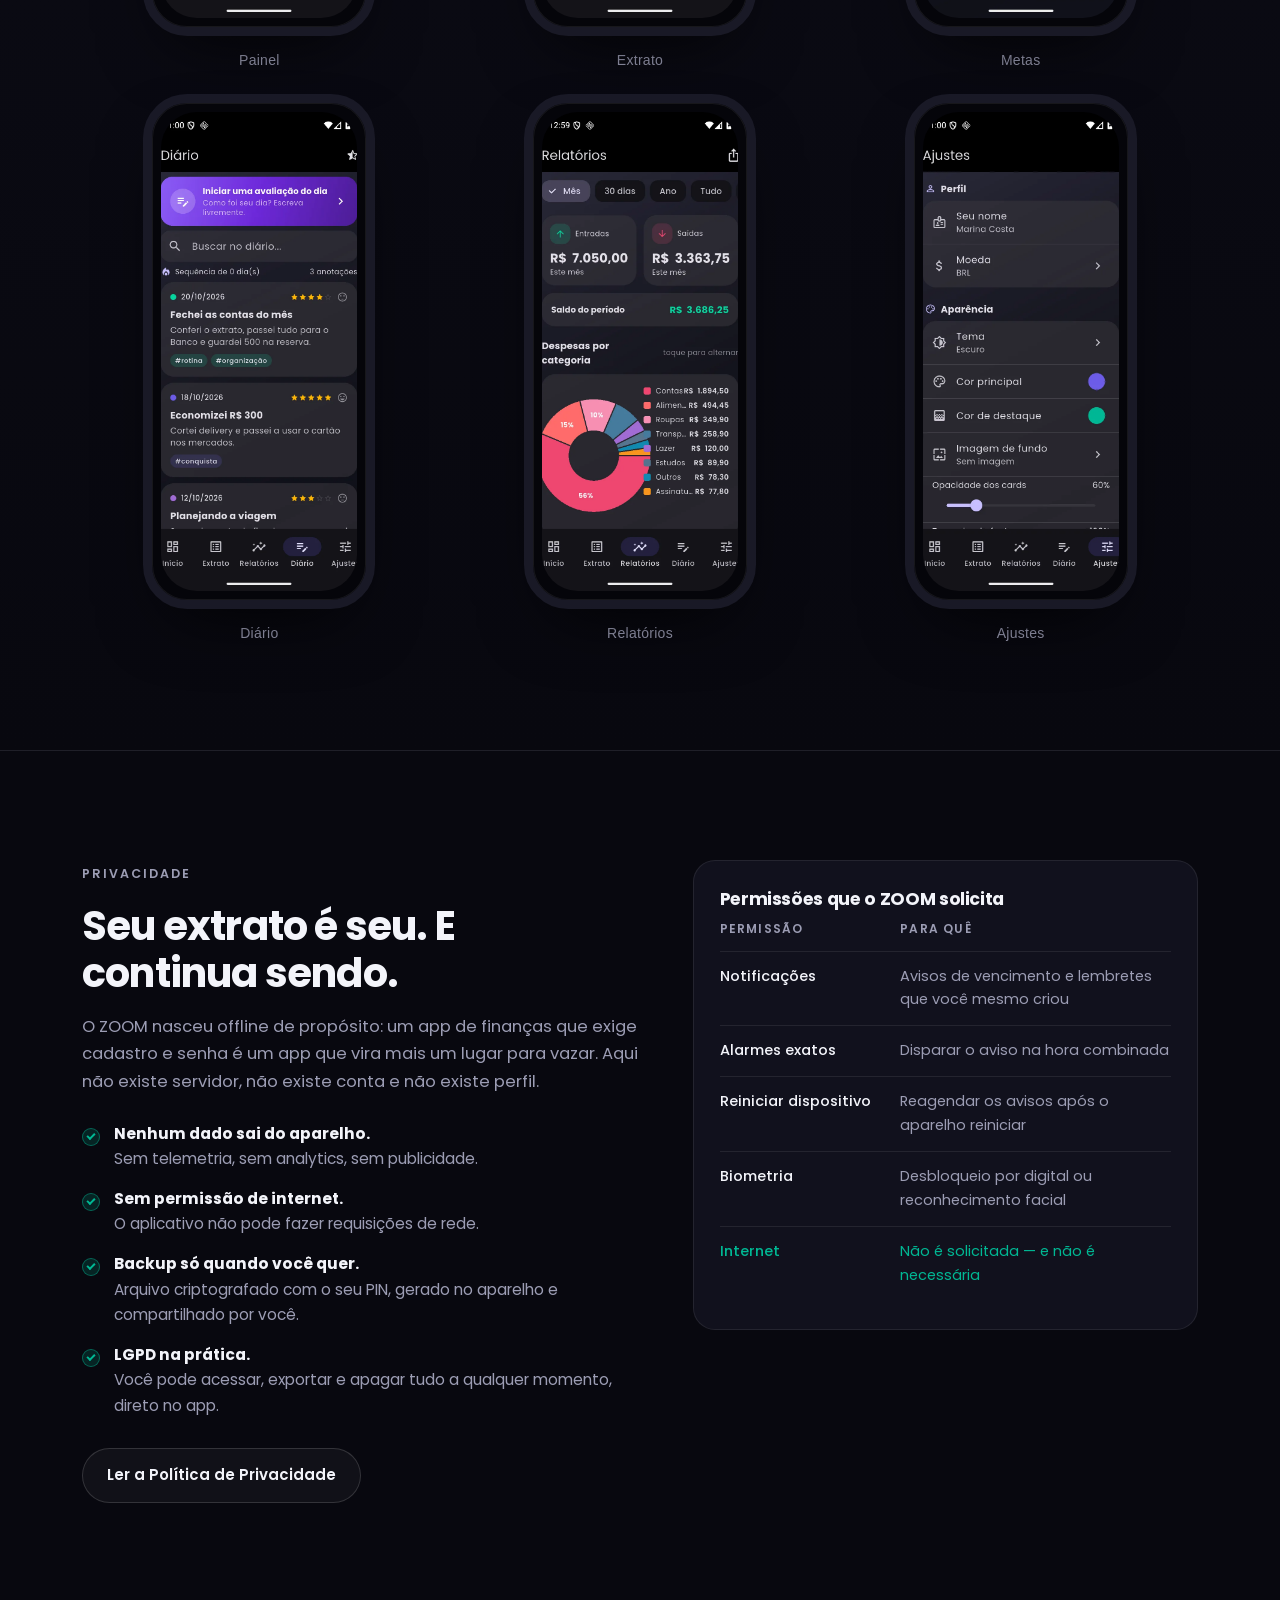
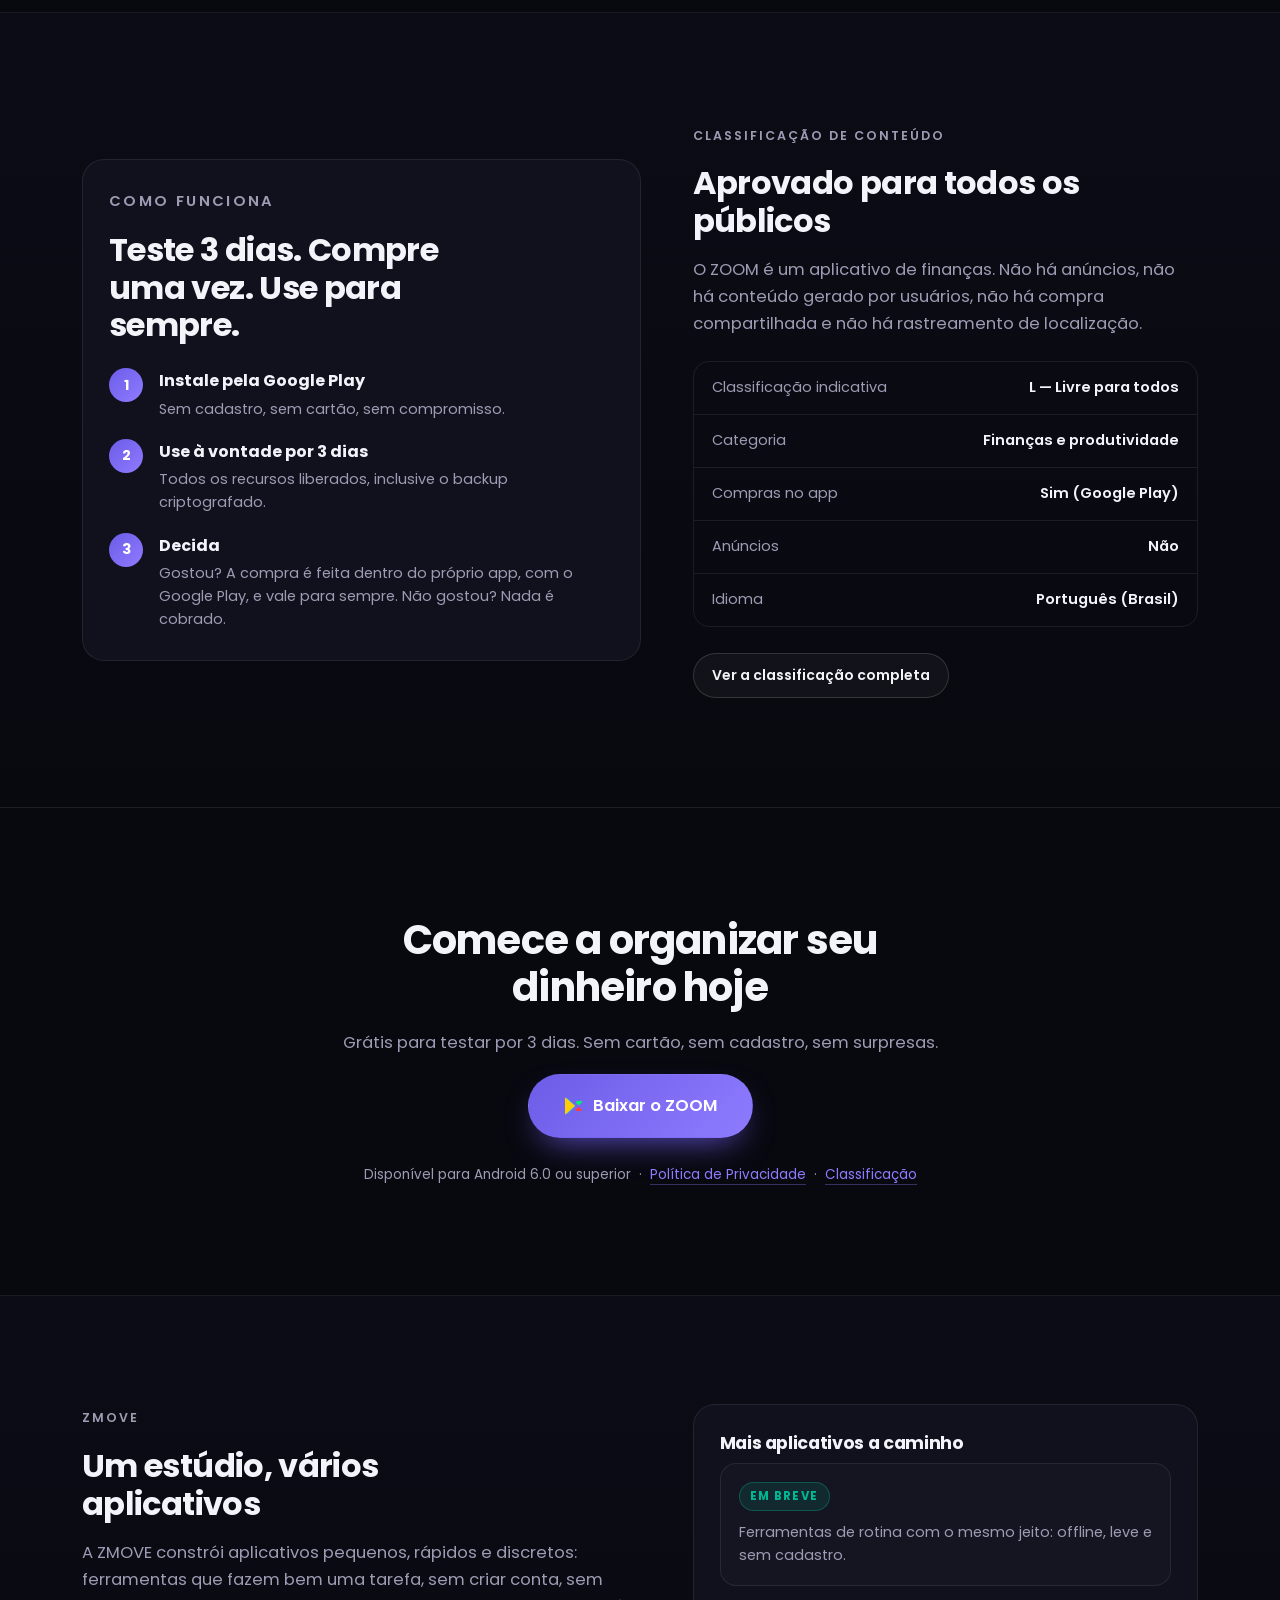
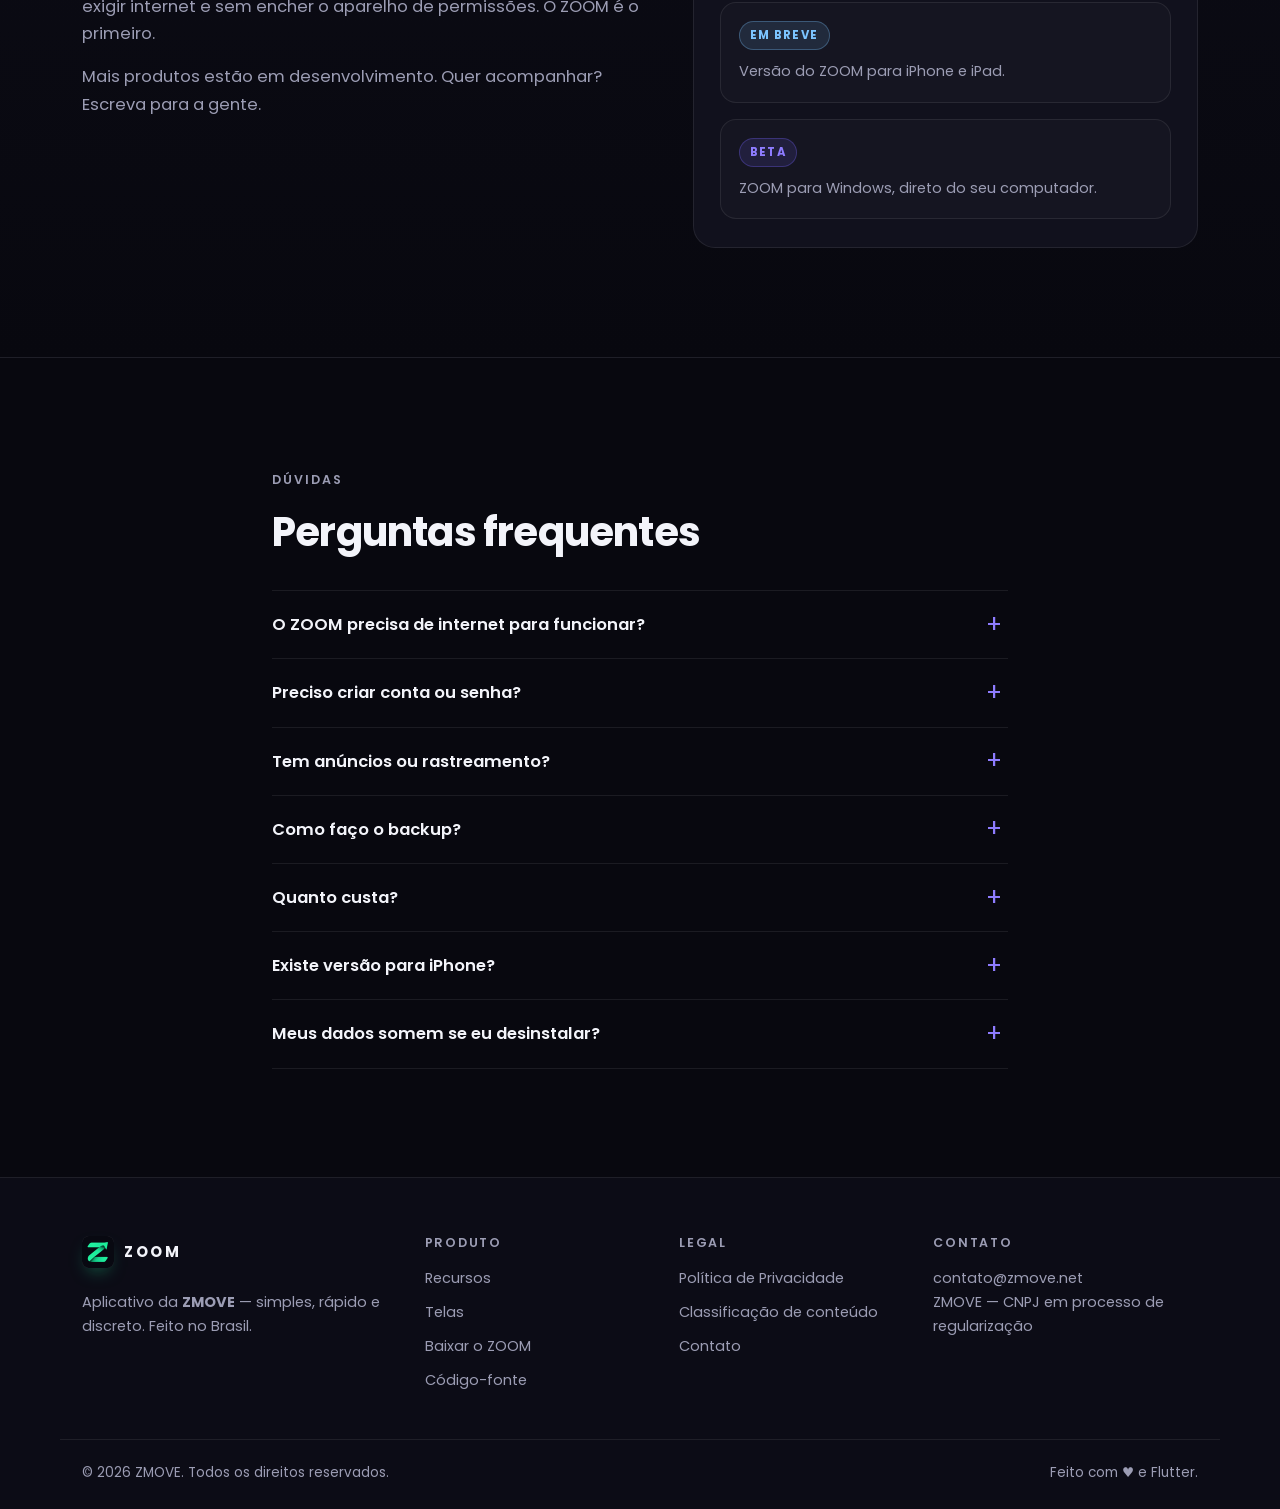
==== commit a69daa37: "docs: icones em raster do app (sem borrão) no lugar do SVG tracado O Z do cabecalho/rodape e o favic" ====
--- a/docs/index.html
+++ b/docs/index.html
@@ -19,11 +19,13 @@
 <meta name="twitter:title" content="ZOOM — o gestor financeiro 100% offline">
 <meta name="twitter:description" content="Sem cadastro, sem anúncios, sem permissão de internet. Teste grátis por 3 dias.">
 <meta name="twitter:image" content="https://zmove.net/assets/img/og-zoom.png">
-<link rel="icon" href="favicon.svg" type="image/svg+xml">
-<link rel="apple-touch-icon" href="assets/img/icon-192.png">
+<link rel="icon" href="favicon.ico" sizes="any">
+<link rel="icon" href="assets/img/favicon-32.png" type="image/png" sizes="32x32">
+<link rel="apple-touch-icon" href="assets/img/icon-apple-180.png">
 <link rel="manifest" href="site.webmanifest">
 <link rel="preload" href="assets/fonts/Poppins-600.ttf" as="font" type="font/ttf" crossorigin>
 <link rel="preload" href="assets/fonts/Poppins-400.ttf" as="font" type="font/ttf" crossorigin>
+<link rel="preload" href="assets/img/marca-64.png" as="image" type="image/png">
 <link rel="stylesheet" href="assets/css/site.css">
 <script type="application/ld+json">
 {
@@ -58,7 +60,7 @@
 <header class="topbar" id="topo">
   <div class="wrap topbar__inner">
     <a class="brand" href="index.html" aria-label="ZOOM — aplicativo da ZMOVE">
-      <span class="brand__mark" aria-hidden="true"><svg viewBox="0 0 677 652" width="21" height="20"><path d="M652 4 L673 27 L611 239 L546 226 L225 485 L666 501 L598 620 L553 647 L106 645 L74 622 L42 618 L10 555 L38 454 L27 173 L4 144 L90 35 L566 19 Z" fill="#1FF09D"/></svg></span>
+      <span class="brand__mark" aria-hidden="true"><img src="assets/img/marca-64.png" width="32" height="32" alt="" decoding="async"></span>
       <span class="brand__name">ZOOM</span><span class="brand__by">da ZMOVE</span>
     </a>
     <nav class="nav" aria-label="Navegação principal">
@@ -328,7 +330,7 @@
   <div class="wrap footer__grid">
     <div>
       <a class="brand" href="index.html">
-        <span class="brand__mark" aria-hidden="true"><svg viewBox="0 0 677 652" width="18" height="17"><path d="M652 4 L673 27 L611 239 L546 226 L225 485 L666 501 L598 620 L553 647 L106 645 L74 622 L42 618 L10 555 L38 454 L27 173 L4 144 L90 35 L566 19 Z" fill="#1FF09D"/></svg></span>
+        <span class="brand__mark" aria-hidden="true"><img src="assets/img/marca-64.png" width="32" height="32" alt="" decoding="async"></span>
         <span class="brand__name">ZOOM</span>
       </a>
       <p class="footer__about">Aplicativo da <strong>ZMOVE</strong> — simples, rápido e discreto. Feito no Brasil.</p>
--- a/docs/assets/css/site.css
+++ b/docs/assets/css/site.css
@@ -57,8 +57,9 @@
 .topbar__inner{display:flex;align-items:center;gap:22px;height:68px}
 .brand{display:inline-flex;align-items:center;gap:10px;font-weight:700;letter-spacing:.14em;font-size:15px}
 .brand__name{white-space:nowrap;letter-spacing:.18em}
-.brand__mark{display:grid;place-items:center;width:32px;height:32px;border-radius:10px;
-  background:#080911;box-shadow:inset 0 0 0 1px rgba(255,255,255,.10),0 8px 18px -8px rgba(31,240,157,.55)}
+.brand__mark{display:grid;place-items:center;width:32px;height:32px}
+.brand__mark img{display:block;width:32px;height:32px;border-radius:7px;
+  box-shadow:inset 0 0 0 1px rgba(255,255,255,.10),0 8px 18px -8px rgba(31,240,157,.55)}
 .brand__by{font-size:11px;font-weight:500;letter-spacing:.16em;color:var(--muted);opacity:.8;white-space:nowrap}
 .nav{display:flex;gap:26px;margin-left:auto;font-size:14.5px;color:var(--muted)}
 .nav a{transition:color .2s}
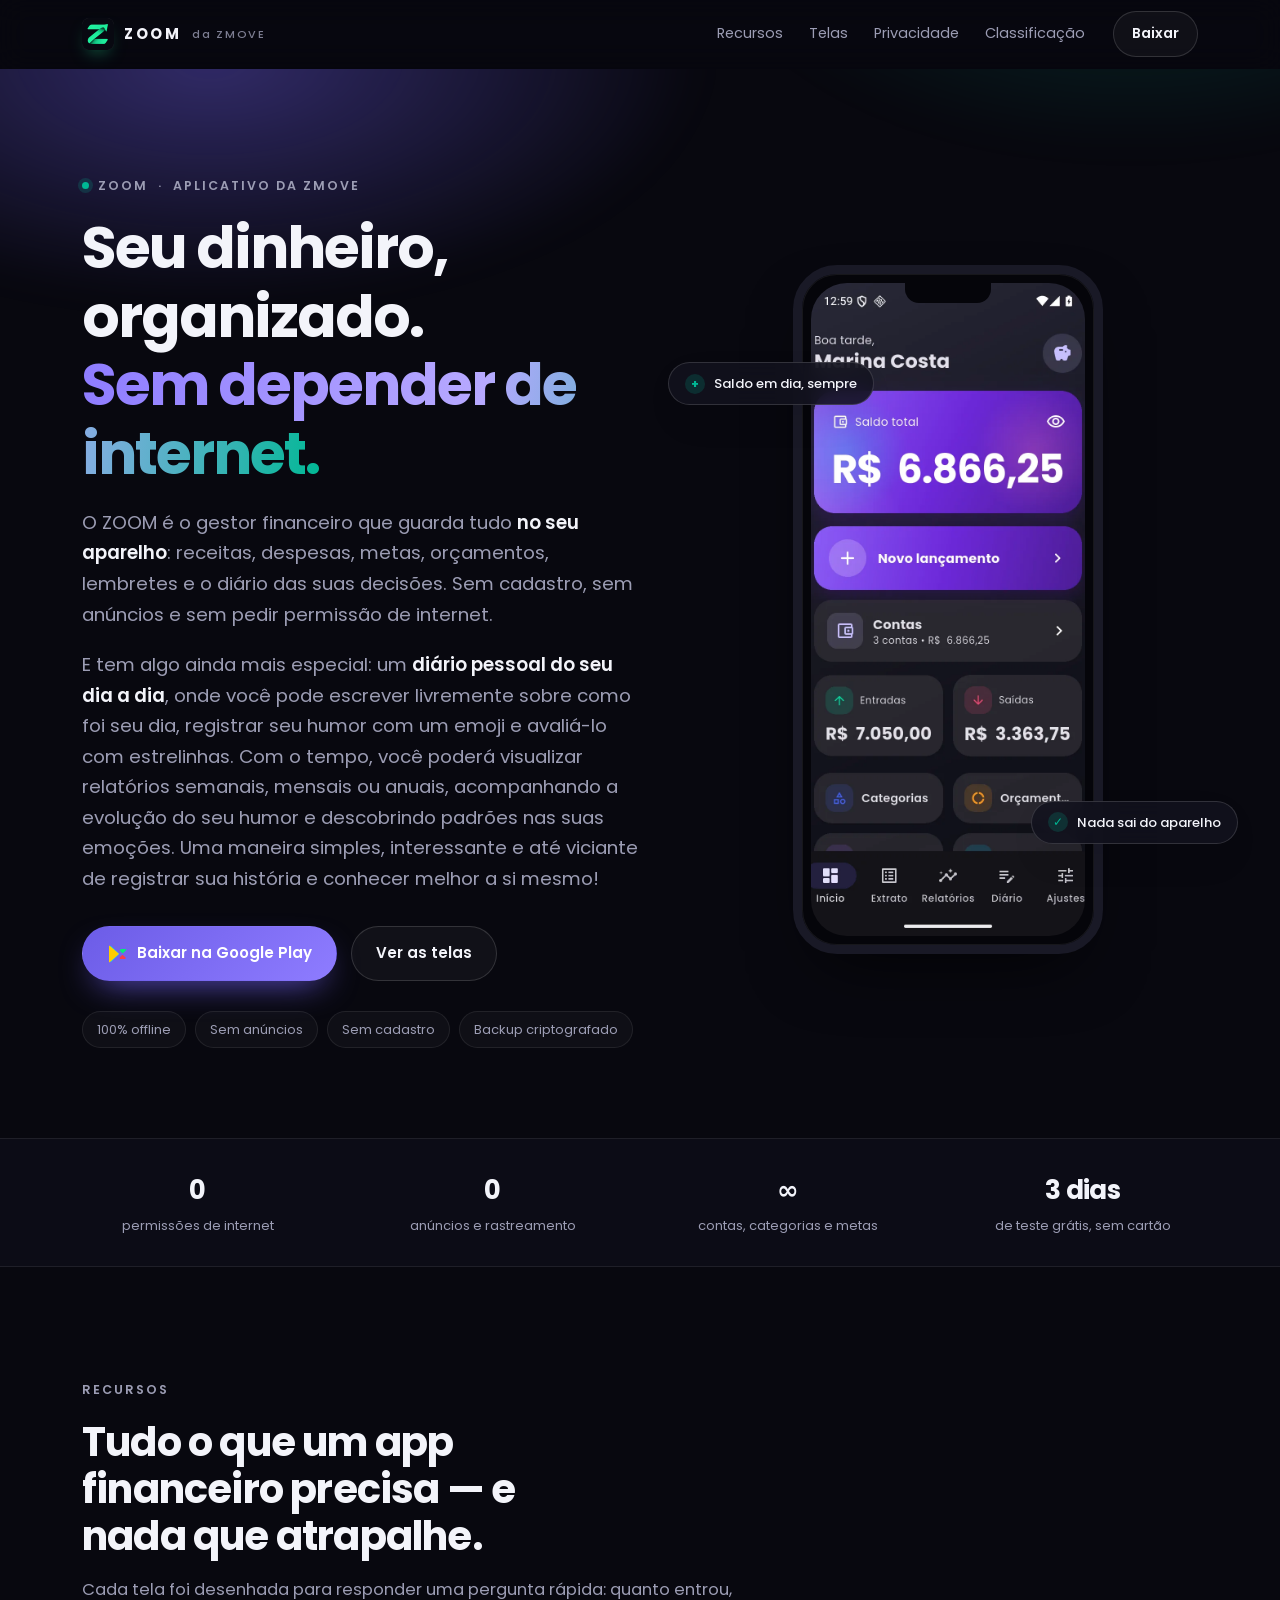
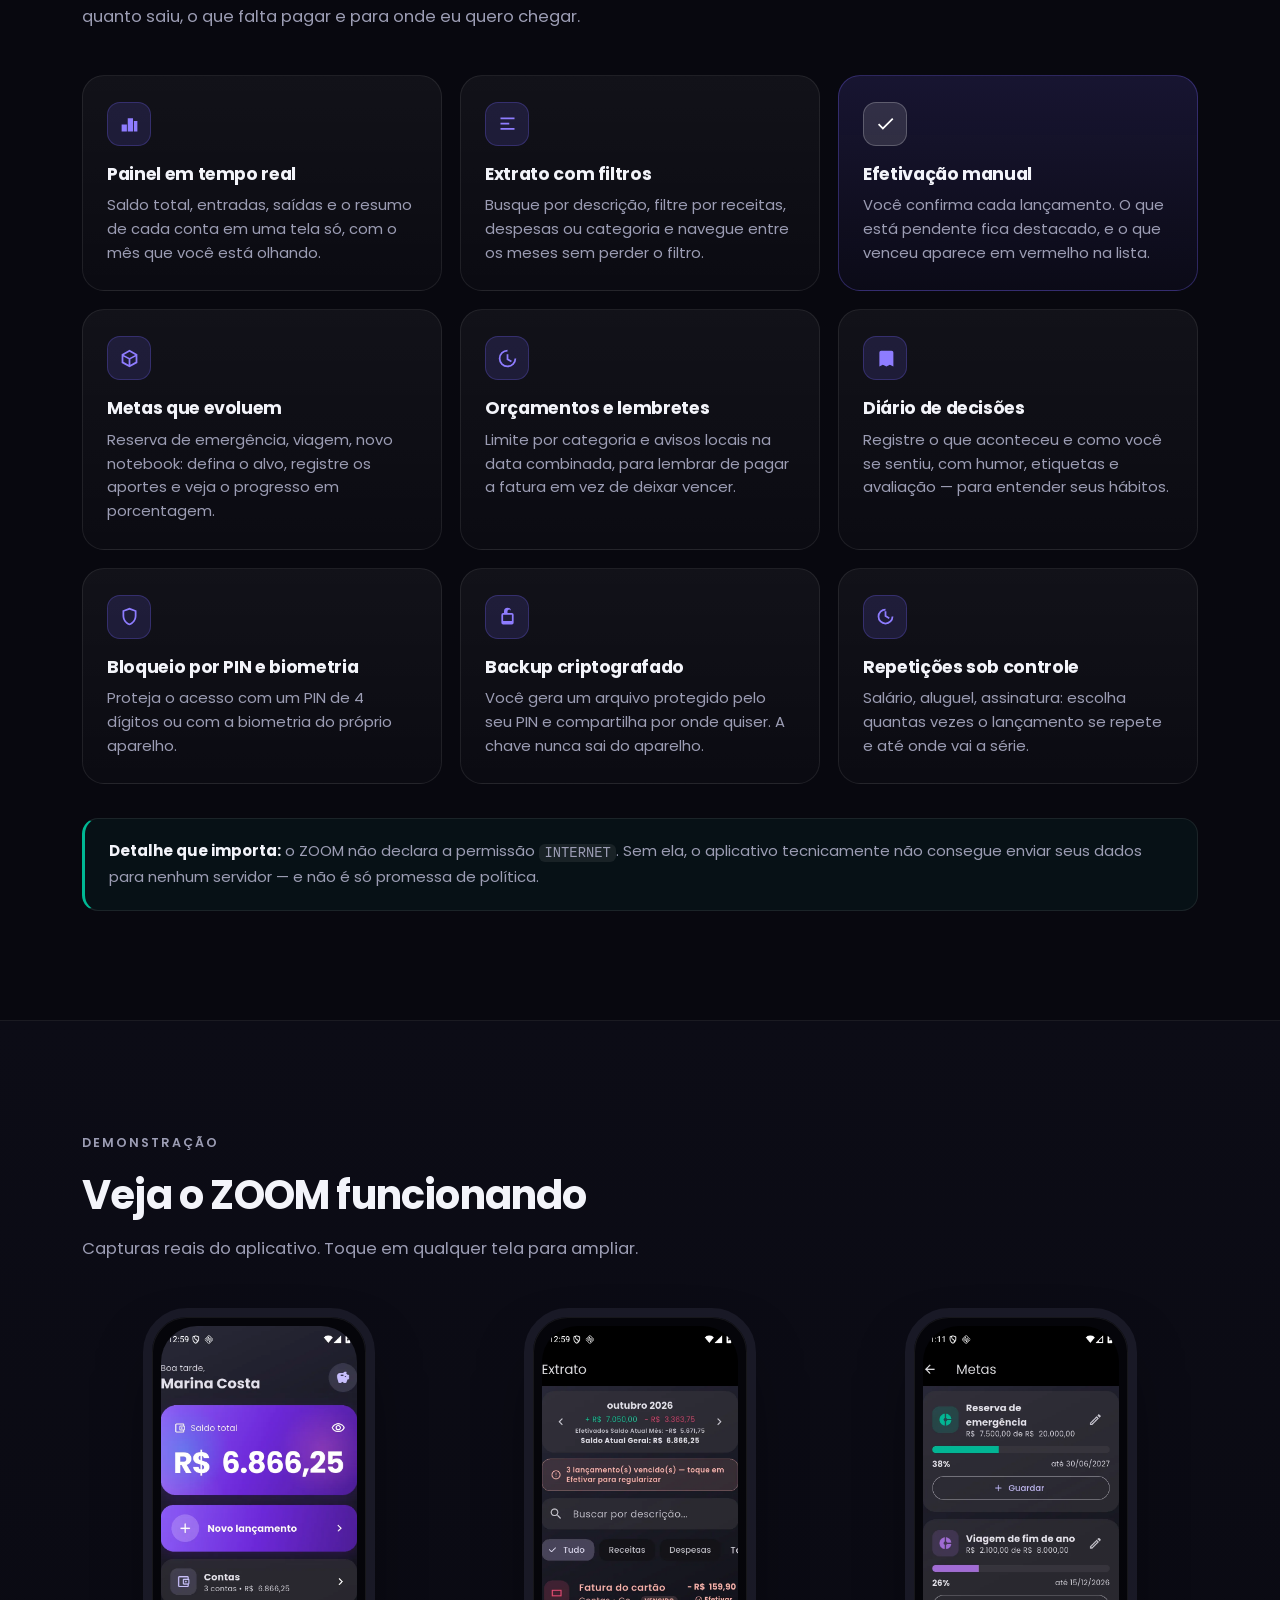
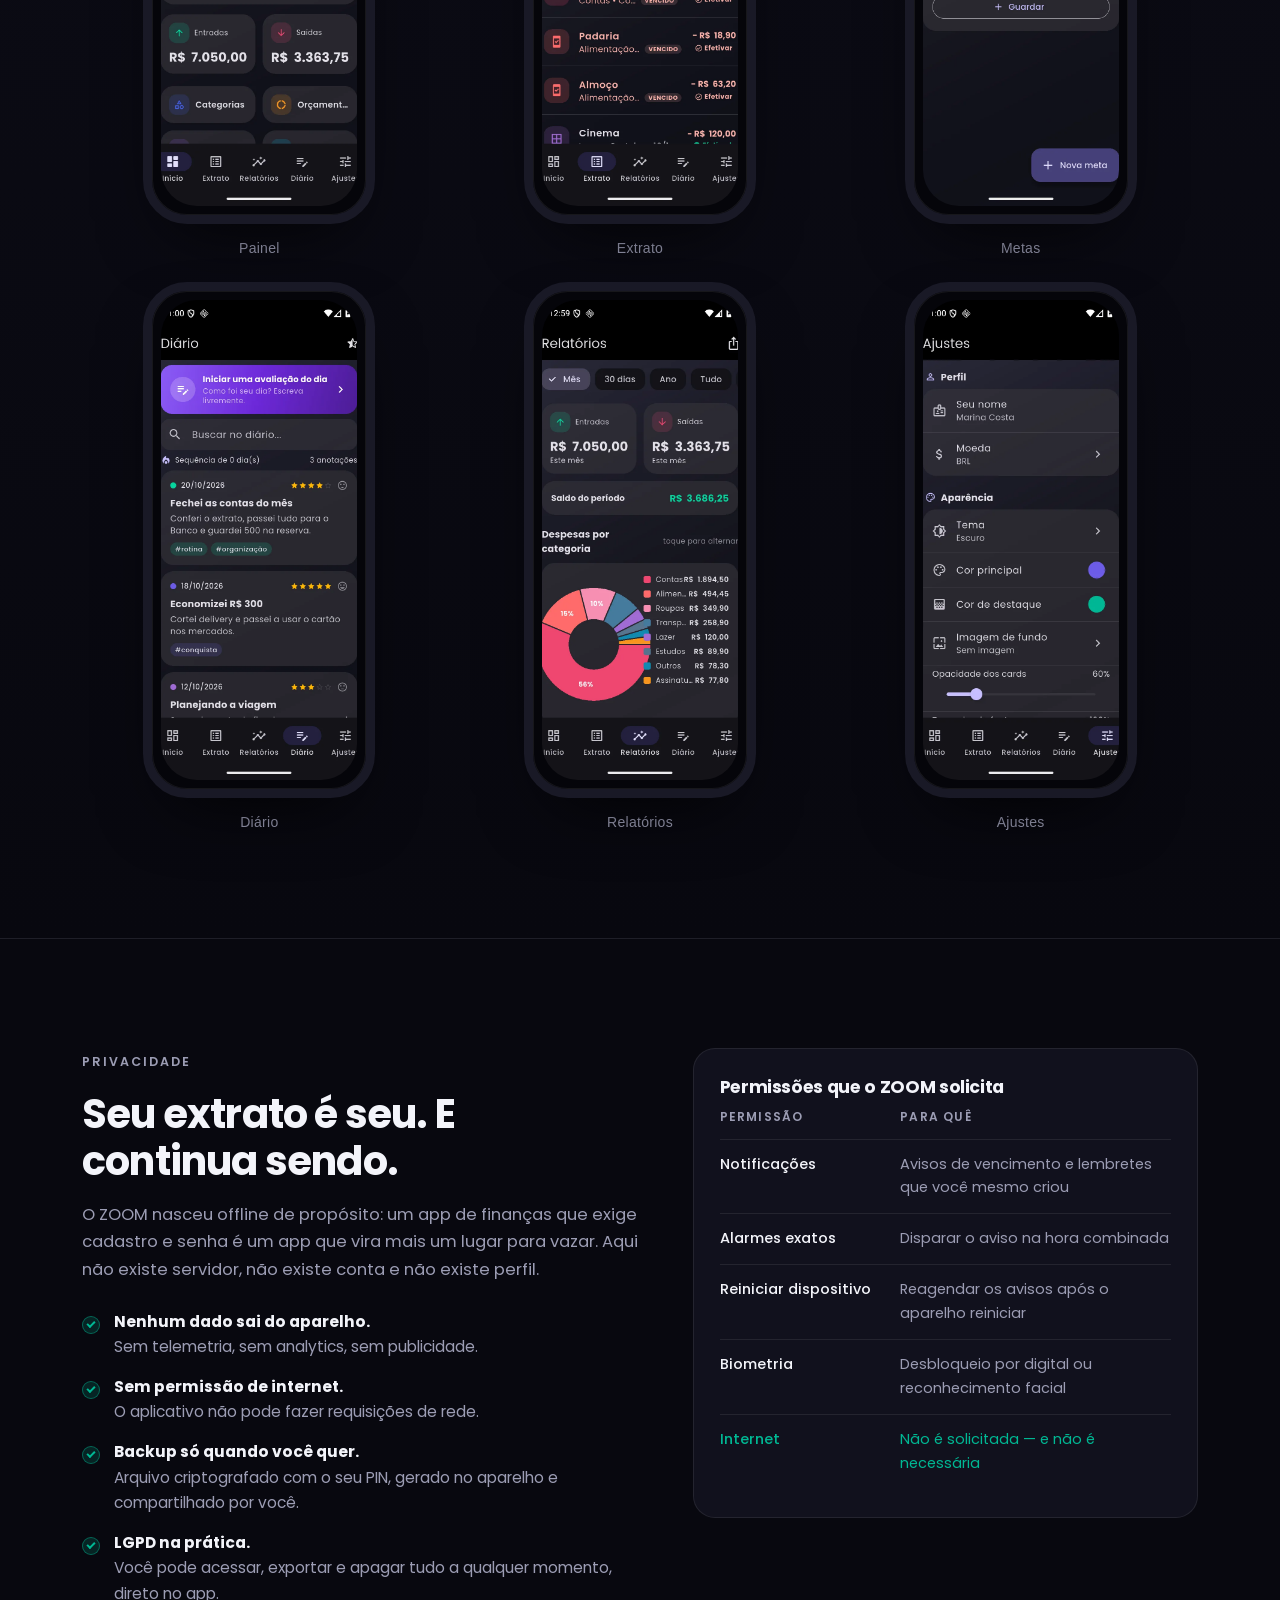
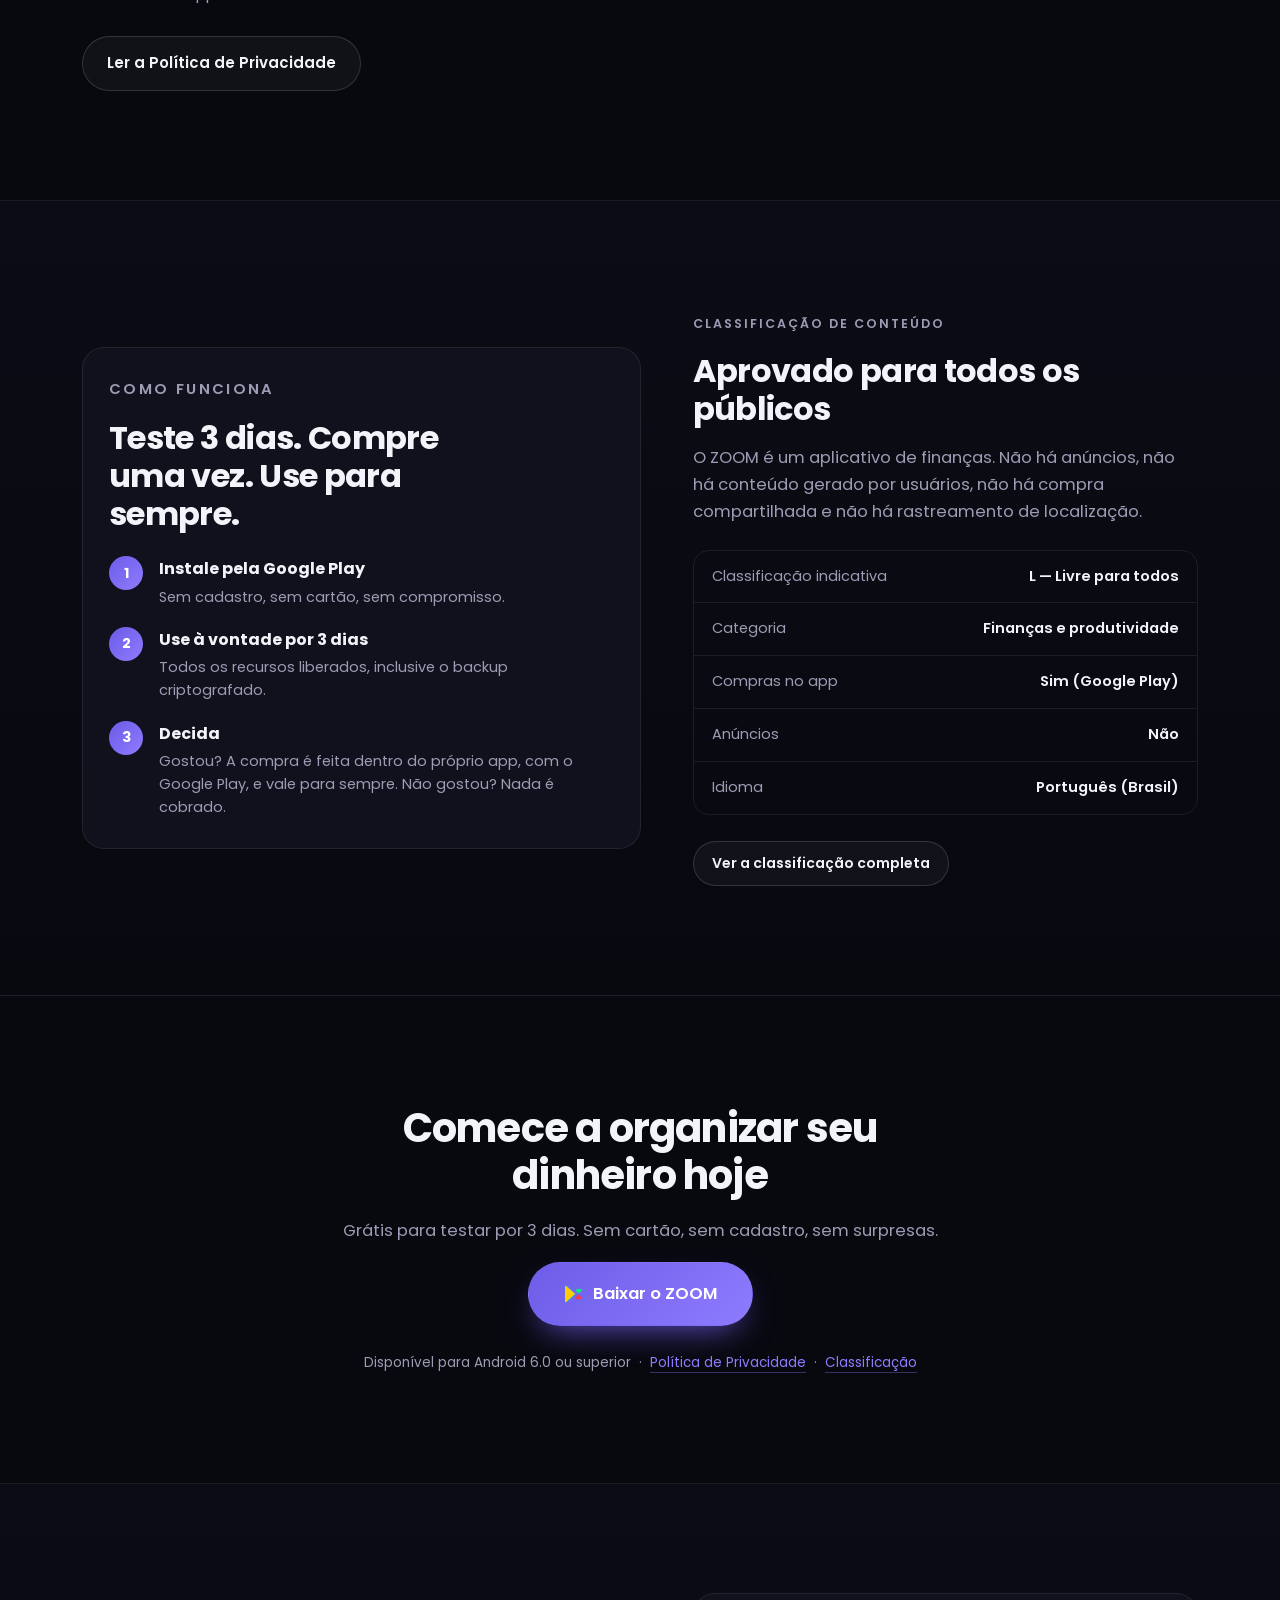
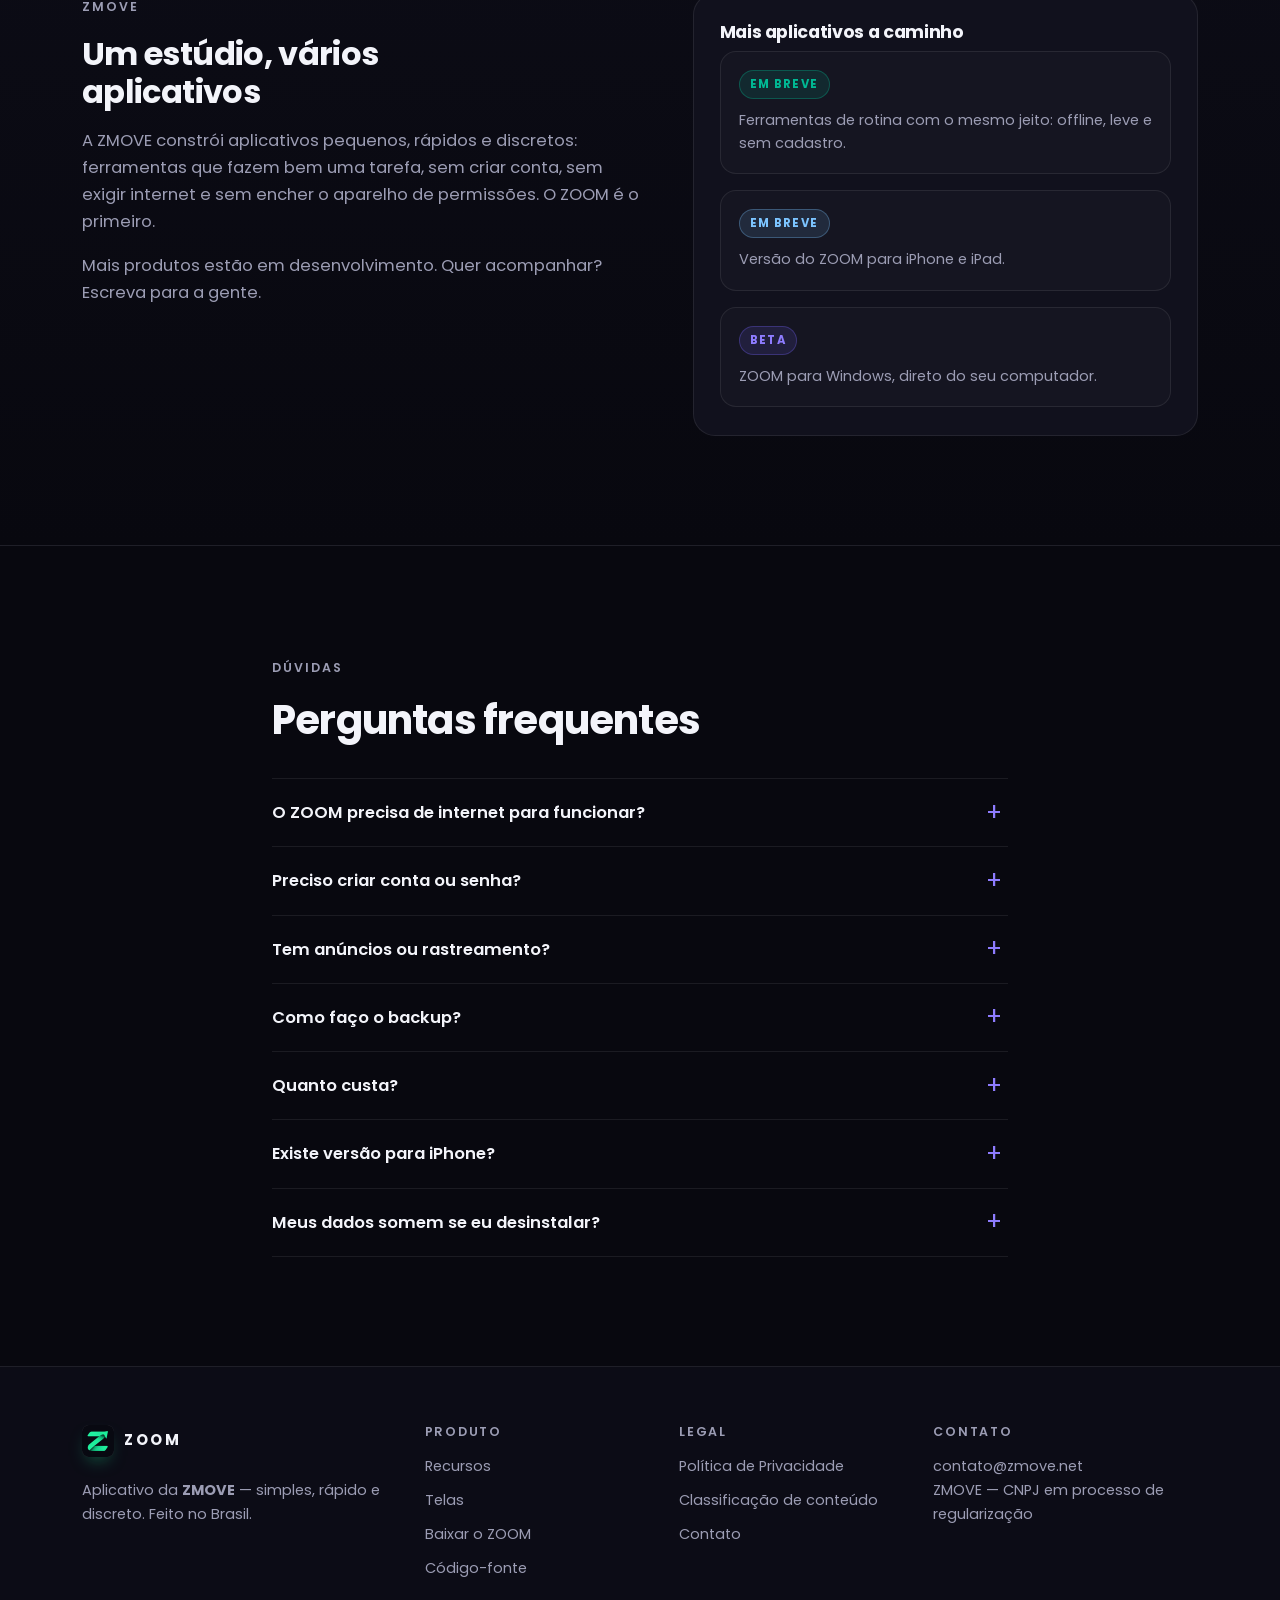
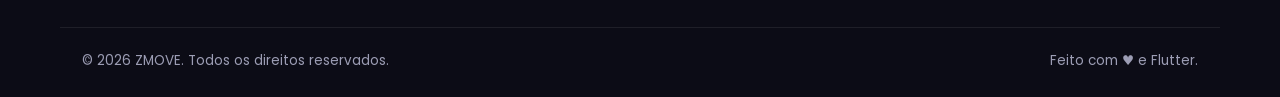
==== commit abc60e3d: "docs: atualiza texto do site sobre o diario pessoal Co-authored-by: Copilot App <223556219+Copilot@u" ====
--- a/docs/index.html
+++ b/docs/index.html
@@ -92,6 +92,7 @@
         <p class="eyebrow"><span class="dot"></span> ZOOM &nbsp;·&nbsp; aplicativo da ZMOVE</p>
         <h1>Seu dinheiro, organizado.<br><span class="grad">Sem depender de internet.</span></h1>
         <p class="lede">O ZOOM é o gestor financeiro que guarda tudo <strong>no seu aparelho</strong>: receitas, despesas, metas, orçamentos, lembretes e o diário das suas decisões. Sem cadastro, sem anúncios e sem pedir permissão de internet.</p>
+        <p class="lede">E tem algo ainda mais especial: um <strong>diário pessoal do seu dia a dia</strong>, onde você pode escrever livremente sobre como foi seu dia, registrar seu humor com um emoji e avaliá-lo com estrelinhas. Com o tempo, você poderá visualizar relatórios semanais, mensais ou anuais, acompanhando a evolução do seu humor e descobrindo padrões nas suas emoções. Uma maneira simples, interessante e até viciante de registrar sua história e conhecer melhor a si mesmo!</p>
         <div class="hero__actions">
           <a class="btn btn--primary" href="#baixar" aria-label="Baixar o ZOOM na Google Play">
             <svg viewBox="0 0 24 24" width="20" height="20" aria-hidden="true"><path fill="#00D2FF" d="M4 2.6v18.8c0 .4.5.6.8.3l9.7-9.4a.4.4 0 0 0 0-.6L4.8 2.3c-.3-.3-.8-.1-.8.3Z"/><path fill="#00F076" d="m15.3 8.1 2.8 2.6c.4.4 1 .4 1.4 0l3.4-3.2c.6-.6.1-1.6-.8-1.6l-5.1.1c-.4 0-.7.2-.9.5L15 10.6c.2.2.2.5 0 .8l.3-.3Z" opacity=".95"/><path fill="#FF3A44" d="m15.3 15.9 2.9-2.7c.2-.2.5-.2.7 0l3.3 3.1c.6.6.1 1.6-.8 1.6h-5c-.4 0-.8-.2-1-.5l-.1-.1c-.2-.2-.2-.4 0-.6Z" opacity=".95"/><path fill="#FFCE00" d="M3.2 2.1 14 11.4c.3.2.3.7 0 .9L3.2 21.9c-.3.3-.8.1-.8-.3V2.4c0-.4.5-.6.8-.3Z"/></svg>
